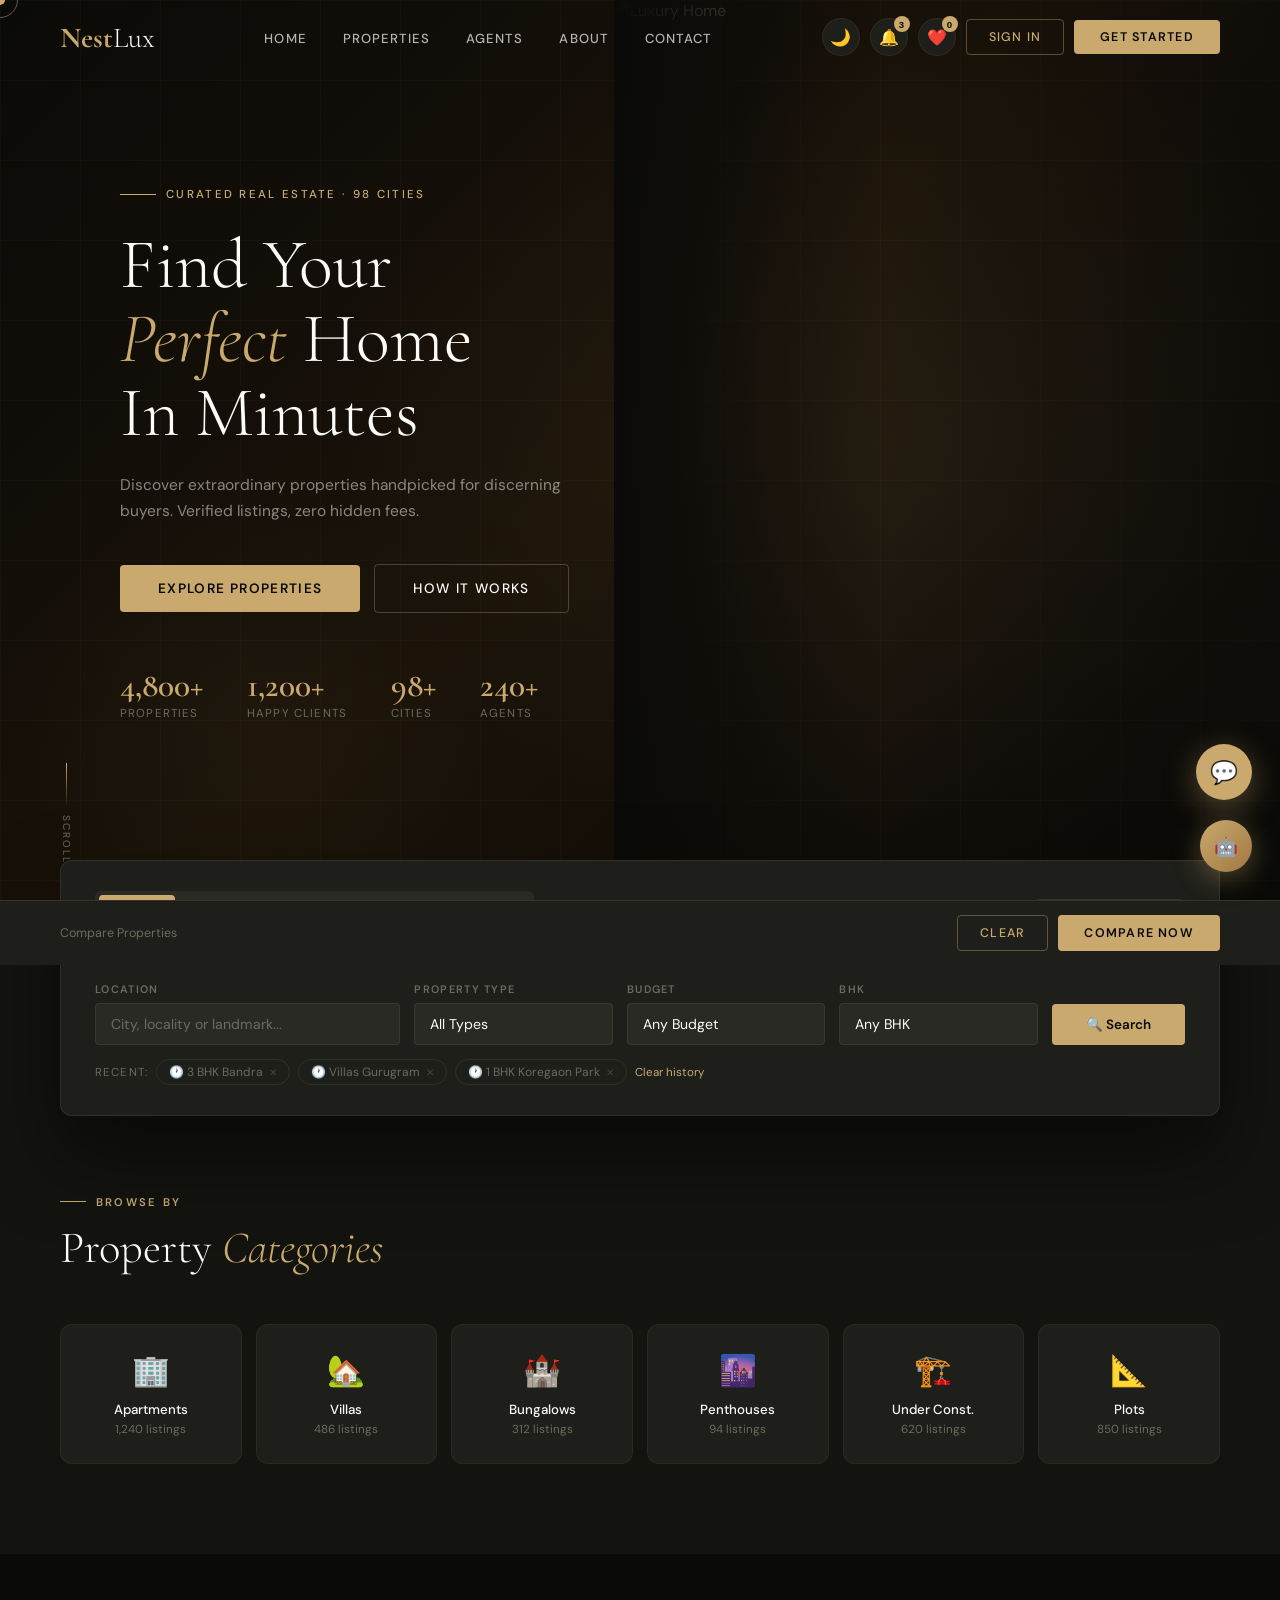
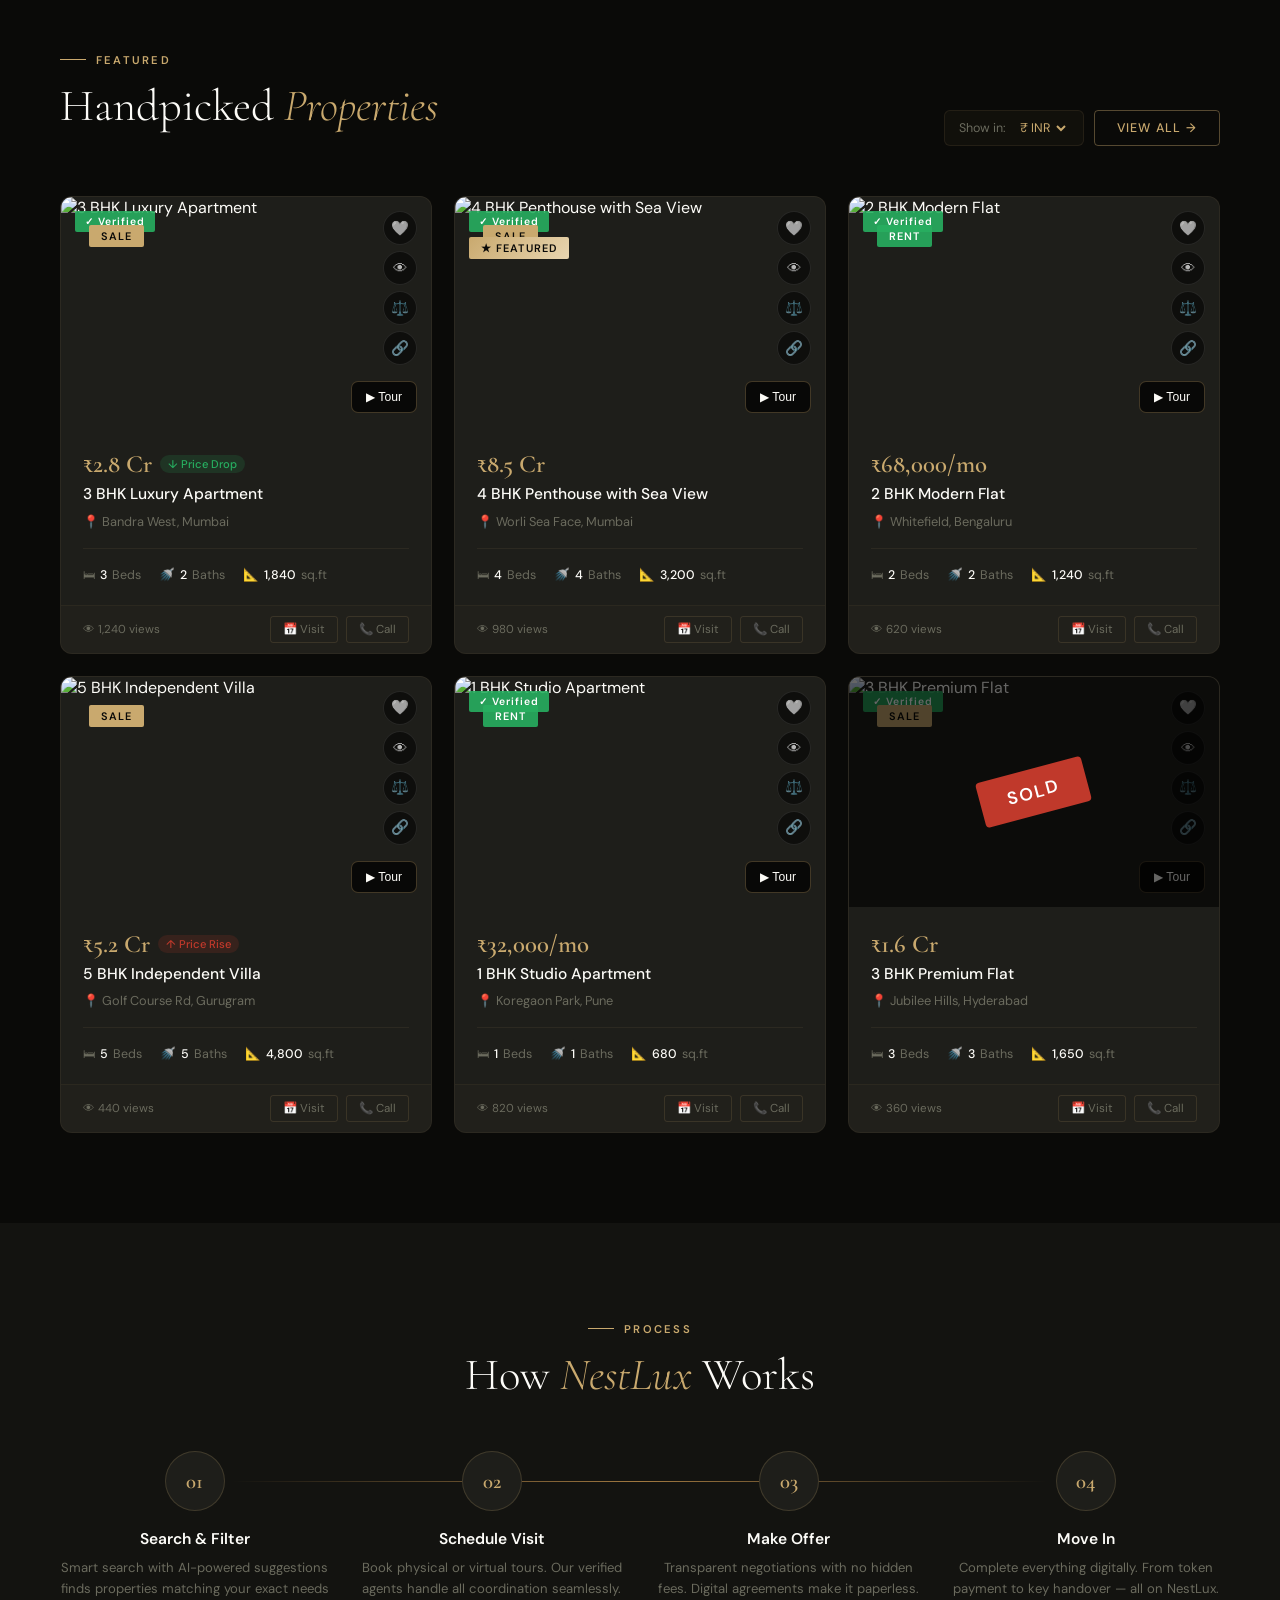
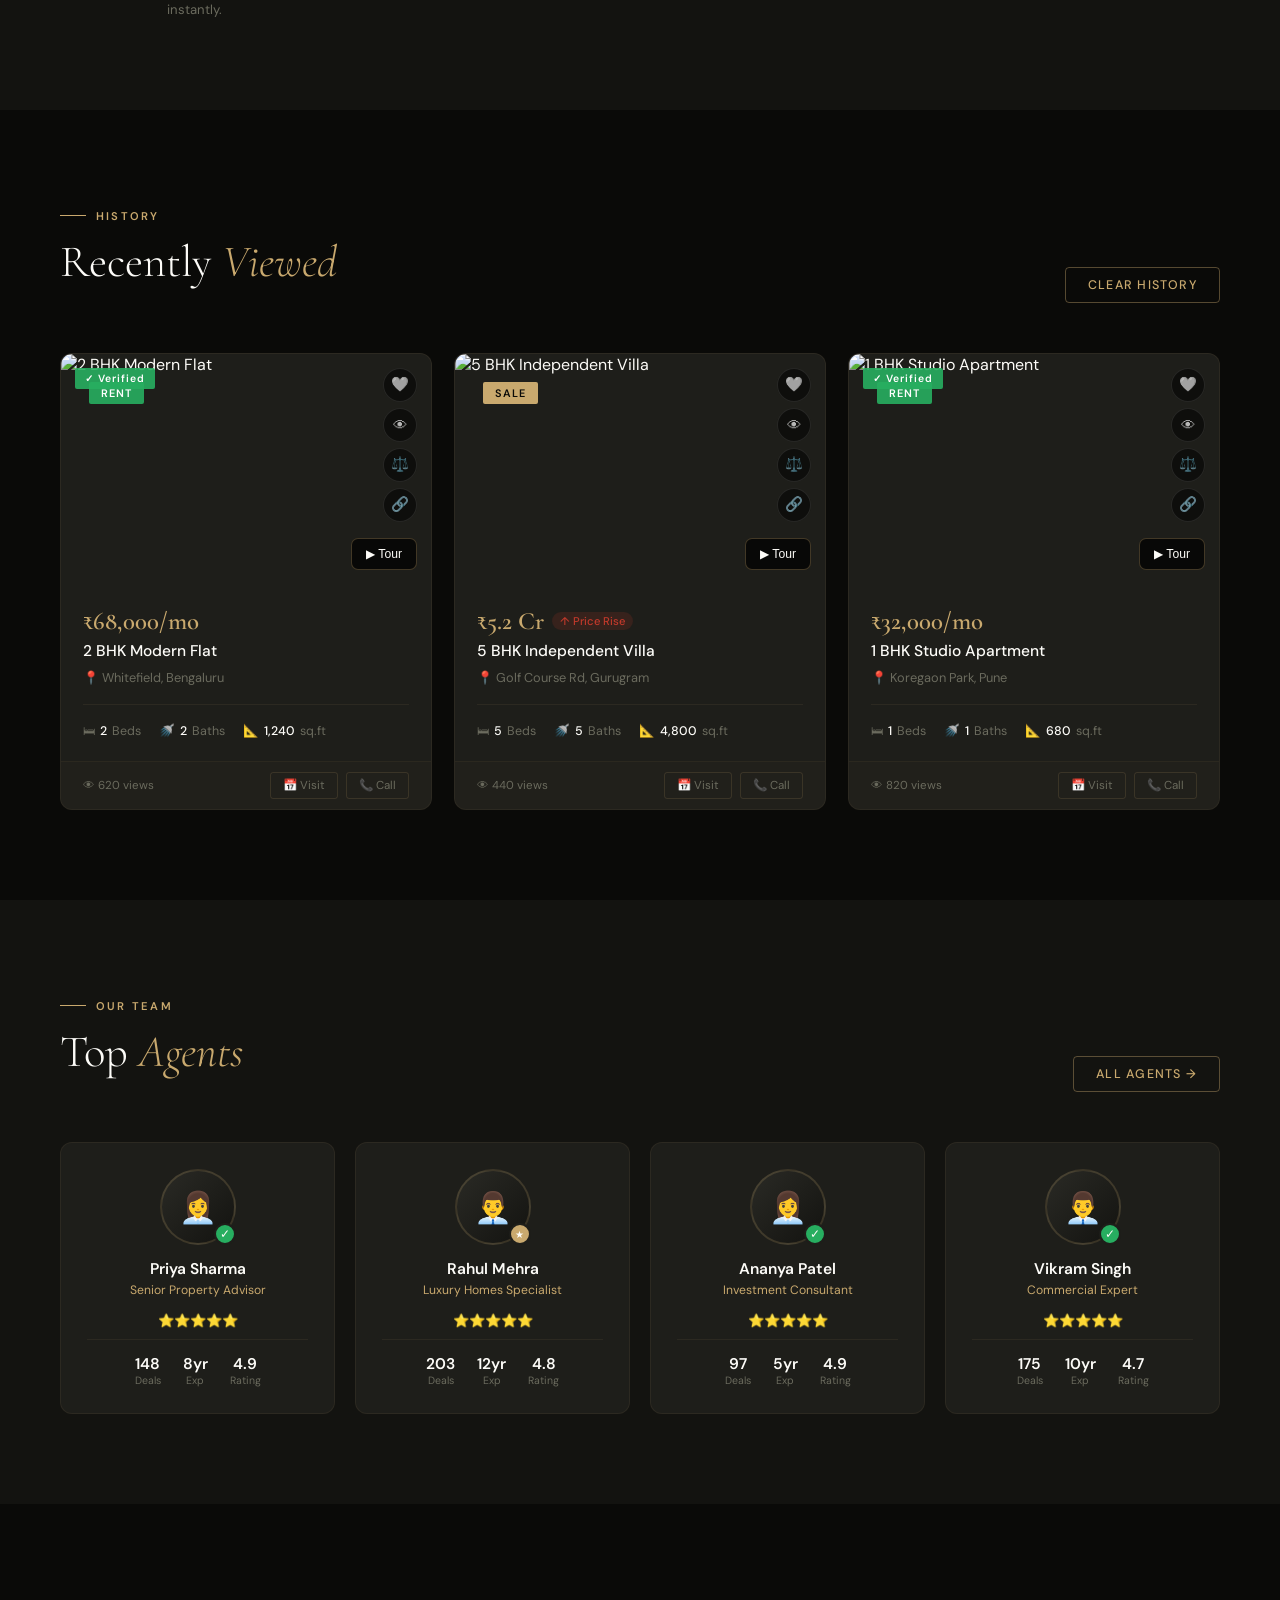
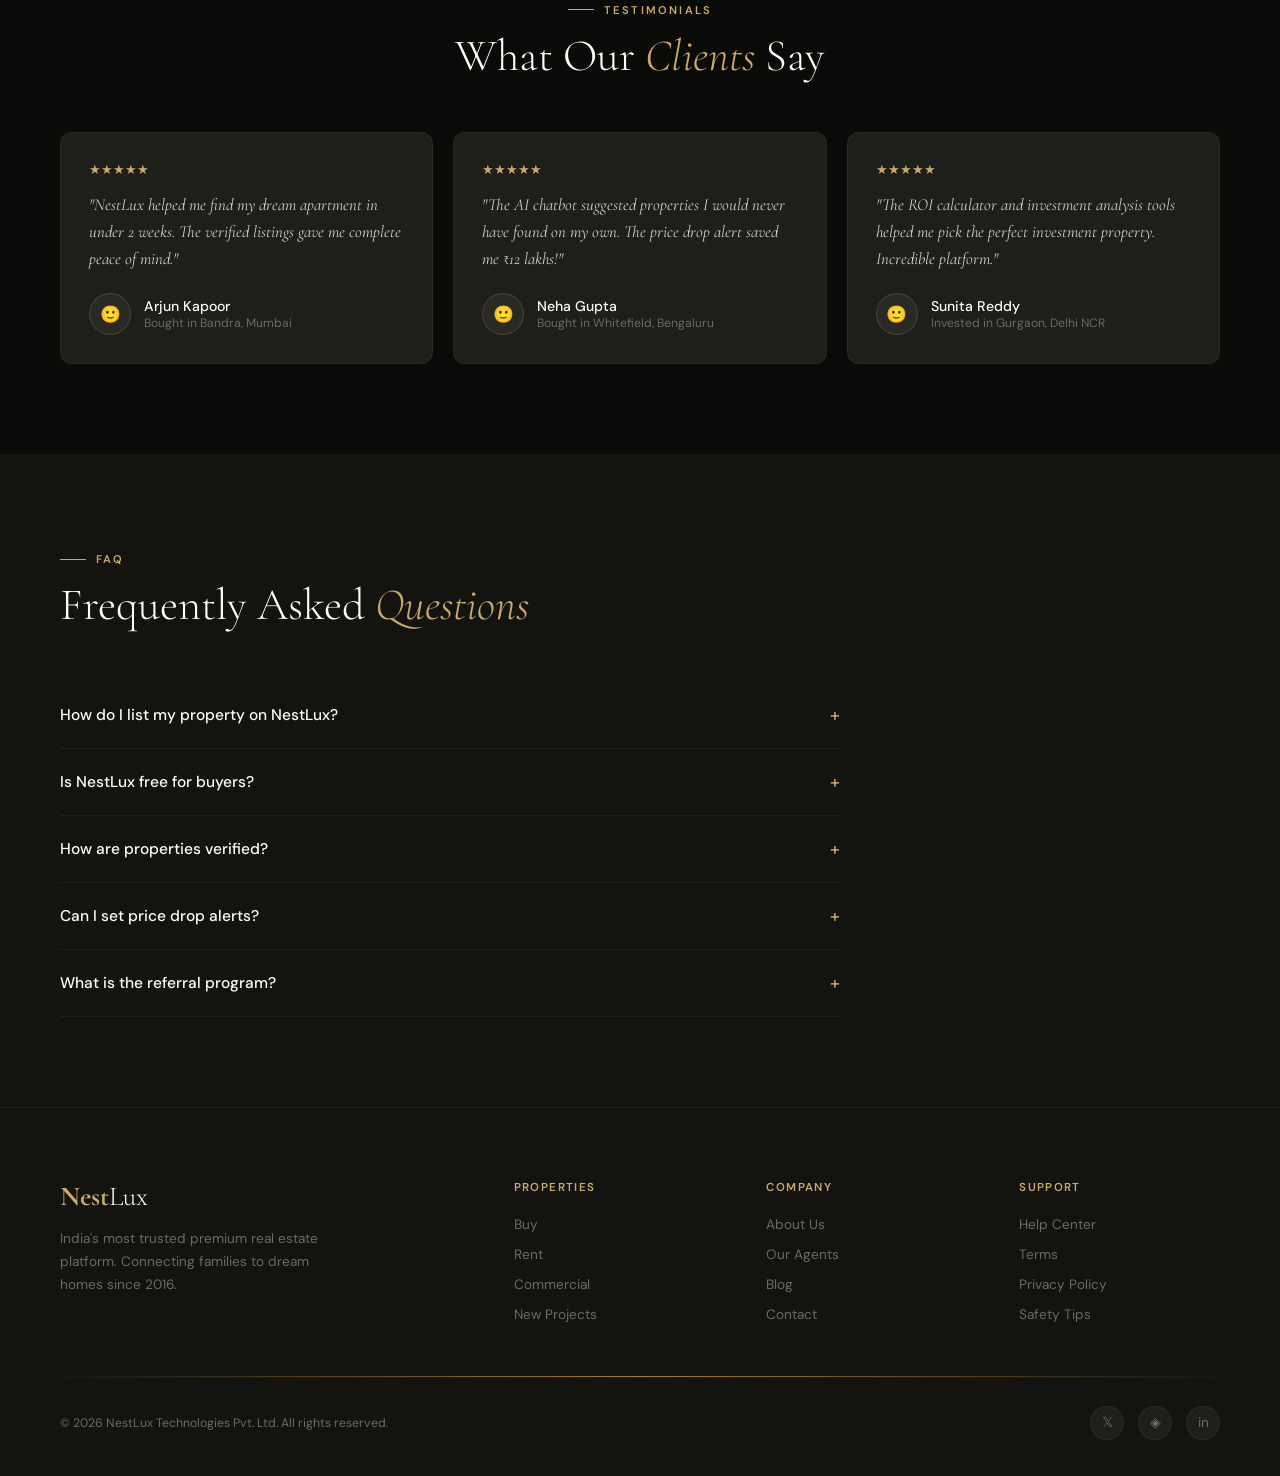
==== Demo/RealState.html @ 355c06f6 "first commit" ====
<!DOCTYPE html>
<html lang="en" data-theme="dark">
<head>
<meta charset="UTF-8">
<meta name="viewport" content="width=device-width, initial-scale=1.0">
<meta name="description" content="NestLux – India's most trusted premium real estate platform">
<title>NestLux — Premium Real Estate</title>
<link rel="manifest" href="#" id="manifestLink">
<link href="https://fonts.googleapis.com/css2?family=Cormorant+Garamond:ital,wght@0,300;0,400;0,600;0,700;1,300;1,400&family=DM+Sans:wght@300;400;500;600&display=swap" rel="stylesheet">
<style>
/* ========== CSS VARIABLES ========== */
:root {
  --gold:#C9A96E;--gold-light:#E8D5B0;--gold-dark:#A07840;
  --black:#0A0A08;--dark:#131310;--dark2:#1E1E1A;--dark3:#2A2A25;
  --muted:#6B6B5E;--white:#FDFCF8;--red:#C0392B;--green:#27AE60;
  --blue:#2980B9;--orange:#E67E22;
  --radius:4px;--radius-lg:12px;--ease:cubic-bezier(0.23,1,0.32,1);
}
[data-theme="light"] {
  --black:#F5F0E8;--dark:#FDFCF8;--dark2:#FFFFFF;--dark3:#F0EBE0;
  --muted:#8A8070;--white:#1A1A10;
}
*,*::before,*::after{box-sizing:border-box;margin:0;padding:0}
html{scroll-behavior:smooth}
body{font-family:'DM Sans',sans-serif;background:var(--black);color:var(--white);overflow-x:hidden;cursor:none;transition:background 0.3s,color 0.3s}
::-webkit-scrollbar{width:3px}::-webkit-scrollbar-track{background:var(--black)}::-webkit-scrollbar-thumb{background:var(--gold-dark);border-radius:2px}

/* CURSOR */
.cursor{width:10px;height:10px;background:var(--gold);border-radius:50%;position:fixed;pointer-events:none;z-index:9999;transition:transform 0.15s var(--ease);transform:translate(-50%,-50%)}
.cursor-ring{width:36px;height:36px;border:1px solid rgba(201,169,110,0.5);border-radius:50%;position:fixed;pointer-events:none;z-index:9998;transition:all 0.4s var(--ease);transform:translate(-50%,-50%)}

/* NAVBAR */
nav{position:fixed;top:0;left:0;right:0;z-index:1000;padding:18px 60px;display:flex;align-items:center;justify-content:space-between;transition:all 0.4s var(--ease)}
nav.scrolled{background:rgba(10,10,8,0.96);backdrop-filter:blur(20px);padding:12px 60px;border-bottom:1px solid rgba(201,169,110,0.1)}
[data-theme="light"] nav.scrolled{background:rgba(253,252,248,0.96)}
.nav-logo{font-family:'Cormorant Garamond',serif;font-size:1.8rem;font-weight:700;color:var(--gold);text-decoration:none}
.nav-logo span{color:var(--white);font-weight:300}
.nav-links{display:flex;gap:36px;list-style:none}
.nav-links a{color:rgba(253,252,248,0.7);text-decoration:none;font-size:0.82rem;font-weight:500;letter-spacing:0.08em;text-transform:uppercase;transition:color 0.3s;position:relative;cursor:none}
.nav-links a::after{content:'';position:absolute;bottom:-3px;left:0;right:100%;height:1px;background:var(--gold);transition:right 0.3s var(--ease)}
.nav-links a:hover{color:var(--gold)}.nav-links a:hover::after{right:0}
[data-theme="light"] .nav-links a{color:rgba(26,26,16,0.7)}
.nav-actions{display:flex;gap:10px;align-items:center}
.nav-icon-btn{width:38px;height:38px;background:var(--dark2);border:1px solid rgba(201,169,110,0.1);border-radius:50%;display:flex;align-items:center;justify-content:center;cursor:none;font-size:1rem;transition:all 0.2s;color:var(--muted);position:relative}
.nav-icon-btn:hover{border-color:var(--gold);color:var(--gold)}
.nav-badge{position:absolute;top:-3px;right:-3px;width:16px;height:16px;background:var(--gold);border-radius:50%;font-size:0.6rem;color:var(--black);display:flex;align-items:center;justify-content:center;font-weight:700}
.btn-ghost{padding:9px 22px;border:1px solid rgba(201,169,110,0.4);background:transparent;color:var(--gold);font-family:'DM Sans',sans-serif;font-size:0.78rem;font-weight:500;letter-spacing:0.1em;text-transform:uppercase;cursor:none;border-radius:var(--radius);transition:all 0.3s}
.btn-ghost:hover{background:rgba(201,169,110,0.1)}
.btn-gold{padding:9px 26px;background:var(--gold);color:var(--black);font-family:'DM Sans',sans-serif;font-size:0.78rem;font-weight:600;letter-spacing:0.1em;text-transform:uppercase;cursor:none;border:none;border-radius:var(--radius);transition:all 0.3s}
.btn-gold:hover{background:var(--gold-light);transform:translateY(-1px)}
.btn-primary{padding:15px 38px;background:var(--gold);color:var(--black);font-family:'DM Sans',sans-serif;font-size:0.85rem;font-weight:600;letter-spacing:0.1em;text-transform:uppercase;cursor:none;border:none;border-radius:var(--radius);transition:all 0.3s;text-decoration:none;display:inline-block}
.btn-primary:hover{background:var(--gold-light);transform:translateY(-2px);box-shadow:0 12px 40px rgba(201,169,110,0.3)}
.btn-outline{padding:15px 38px;background:transparent;color:var(--white);font-family:'DM Sans',sans-serif;font-size:0.85rem;font-weight:500;letter-spacing:0.1em;text-transform:uppercase;cursor:none;border:1px solid rgba(253,252,248,0.2);border-radius:var(--radius);transition:all 0.3s;text-decoration:none}
.btn-outline:hover{border-color:var(--gold);color:var(--gold)}

/* PAGES */
.page{display:none}.page.active{display:block}

/* HERO */
.hero{min-height:100vh;position:relative;display:flex;align-items:center;overflow:hidden}
.hero-bg{position:absolute;inset:0;background:linear-gradient(135deg,#0A0A08 0%,#1A1208 50%,#0A0A08 100%)}
.hero-bg::before{content:'';position:absolute;inset:0;background:radial-gradient(ellipse 800px 600px at 70% 50%,rgba(201,169,110,0.08) 0%,transparent 70%),radial-gradient(ellipse 400px 400px at 20% 80%,rgba(201,169,110,0.04) 0%,transparent 60%)}
.hero-grid{position:absolute;inset:0;background-image:linear-gradient(rgba(201,169,110,0.03) 1px,transparent 1px),linear-gradient(90deg,rgba(201,169,110,0.03) 1px,transparent 1px);background-size:80px 80px}
.hero-img-panel{position:absolute;right:0;top:0;bottom:0;width:52%;overflow:hidden}
.hero-img-panel img{width:100%;height:100%;object-fit:cover;opacity:0.35}
.hero-img-panel::after{content:'';position:absolute;inset:0;background:linear-gradient(90deg,var(--black) 0%,transparent 40%,rgba(10,10,8,0.5) 100%)}
.hero-content{position:relative;z-index:2;padding:0 60px;max-width:680px}
.hero-tag{display:inline-flex;align-items:center;gap:10px;color:var(--gold);font-size:0.72rem;font-weight:500;letter-spacing:0.2em;text-transform:uppercase;margin-bottom:26px}
.hero-tag::before{content:'';width:36px;height:1px;background:var(--gold)}
.hero-title{font-family:'Cormorant Garamond',serif;font-size:clamp(2.8rem,5.5vw,5.2rem);font-weight:300;line-height:1.05;margin-bottom:22px;color:var(--white)}
.hero-title em{font-style:italic;color:var(--gold)}
.hero-desc{color:rgba(253,252,248,0.5);font-size:0.97rem;line-height:1.7;margin-bottom:40px;max-width:460px}
.hero-ctas{display:flex;gap:14px;align-items:center;margin-bottom:56px}
.hero-stats{display:flex;gap:44px}
.stat-num{font-family:'Cormorant Garamond',serif;font-size:2.1rem;font-weight:600;color:var(--gold);line-height:1}
.stat-label{font-size:0.72rem;color:var(--muted);text-transform:uppercase;letter-spacing:0.1em;margin-top:3px}
.scroll-indicator{position:absolute;bottom:36px;left:60px;display:flex;flex-direction:column;align-items:center;gap:8px}
.scroll-line{width:1px;height:44px;background:linear-gradient(var(--gold),transparent);animation:scrollPulse 2s infinite}
.scroll-label{font-size:0.63rem;letter-spacing:0.2em;color:var(--muted);text-transform:uppercase;writing-mode:vertical-rl}
@keyframes scrollPulse{0%,100%{opacity:0.4}50%{opacity:1}}

/* SEARCH */
.search-section{background:var(--dark);padding:0 60px}
.search-card{background:var(--dark2);border:1px solid rgba(201,169,110,0.12);border-radius:var(--radius-lg);padding:30px 34px;margin-top:-40px;position:relative;z-index:10;box-shadow:0 40px 80px rgba(0,0,0,0.5)}
.search-tabs{display:flex;gap:4px;margin-bottom:26px;background:var(--dark3);border-radius:6px;padding:4px;width:fit-content}
.search-tab{padding:8px 26px;border:none;background:transparent;color:var(--muted);font-family:'DM Sans',sans-serif;font-size:0.83rem;font-weight:500;cursor:none;border-radius:4px;transition:all 0.2s}
.search-tab.active{background:var(--gold);color:var(--black)}
.search-row{display:grid;grid-template-columns:2fr 1.3fr 1.3fr 1.3fr auto;gap:14px;align-items:end}
.search-field{display:flex;flex-direction:column;gap:7px}
.search-field label{font-size:0.68rem;font-weight:600;color:var(--muted);text-transform:uppercase;letter-spacing:0.12em}
.search-field input,.search-field select{background:var(--dark3);border:1px solid rgba(201,169,110,0.1);border-radius:var(--radius);padding:11px 15px;color:var(--white);font-family:'DM Sans',sans-serif;font-size:0.88rem;outline:none;transition:border-color 0.2s;cursor:none;appearance:none}
.search-field input:focus,.search-field select:focus{border-color:var(--gold)}
.search-field input::placeholder{color:var(--muted)}
.search-suggestions{position:absolute;top:100%;left:0;right:0;background:var(--dark2);border:1px solid rgba(201,169,110,0.15);border-radius:0 0 8px 8px;z-index:100;max-height:200px;overflow-y:auto;display:none}
.search-suggestion-item{padding:10px 16px;font-size:0.85rem;color:var(--muted);cursor:none;transition:all 0.15s;display:flex;align-items:center;gap:10px}
.search-suggestion-item:hover{background:rgba(201,169,110,0.06);color:var(--gold)}
.search-field-wrap{position:relative}
.search-btn{padding:12px 34px;background:var(--gold);color:var(--black);border:none;border-radius:var(--radius);font-family:'DM Sans',sans-serif;font-size:0.84rem;font-weight:600;cursor:none;transition:all 0.3s;white-space:nowrap}
.search-btn:hover{background:var(--gold-light);transform:translateY(-1px)}
.voice-btn{background:var(--dark3);border:1px solid rgba(201,169,110,0.1);border-radius:var(--radius);padding:12px 16px;cursor:none;color:var(--muted);transition:all 0.2s;font-size:1rem}
.voice-btn:hover{border-color:var(--gold);color:var(--gold)}
.voice-btn.listening{animation:voicePulse 1s infinite;border-color:var(--red);color:var(--red)}
@keyframes voicePulse{0%,100%{transform:scale(1)}50%{transform:scale(1.1)}}
.search-history{display:flex;gap:8px;margin-top:14px;flex-wrap:wrap;align-items:center}
.search-history-label{font-size:0.72rem;color:var(--muted);text-transform:uppercase;letter-spacing:0.1em}
.history-tag{padding:4px 12px;border:1px solid rgba(201,169,110,0.12);border-radius:20px;font-size:0.75rem;color:var(--muted);cursor:none;transition:all 0.2s;display:flex;align-items:center;gap:6px}
.history-tag:hover{border-color:var(--gold);color:var(--gold)}

/* SECTION */
section{padding:90px 60px}
.section-tag{display:inline-flex;align-items:center;gap:10px;color:var(--gold);font-size:0.7rem;font-weight:600;letter-spacing:0.2em;text-transform:uppercase;margin-bottom:14px}
.section-tag::before{content:'';width:26px;height:1px;background:var(--gold)}
.section-title{font-family:'Cormorant Garamond',serif;font-size:clamp(1.9rem,3.5vw,3rem);font-weight:300;line-height:1.15;color:var(--white);margin-bottom:14px}
.section-title em{font-style:italic;color:var(--gold)}
.section-desc{color:var(--muted);font-size:0.93rem;line-height:1.7;max-width:500px}
.section-header{margin-bottom:50px}
.section-header-row{display:flex;justify-content:space-between;align-items:flex-end;margin-bottom:50px}

/* CATEGORIES */
.categories-grid{display:grid;grid-template-columns:repeat(6,1fr);gap:14px}
.cat-card{background:var(--dark2);border:1px solid rgba(201,169,110,0.08);border-radius:var(--radius-lg);padding:26px 18px;text-align:center;cursor:none;transition:all 0.3s var(--ease)}
.cat-card:hover{background:rgba(201,169,110,0.06);border-color:rgba(201,169,110,0.25);transform:translateY(-4px)}
.cat-icon{font-size:1.9rem;margin-bottom:11px;display:block}
.cat-name{font-size:0.83rem;font-weight:500;color:var(--white);margin-bottom:3px}
.cat-count{font-size:0.73rem;color:var(--muted)}

/* PROPERTY CARDS */
.property-grid{display:grid;grid-template-columns:repeat(3,1fr);gap:22px}
.property-card{background:var(--dark2);border:1px solid rgba(201,169,110,0.08);border-radius:var(--radius-lg);overflow:hidden;transition:all 0.4s var(--ease);cursor:none;position:relative}
.property-card:hover{transform:translateY(-6px);border-color:rgba(201,169,110,0.25);box-shadow:0 32px 64px rgba(0,0,0,0.5)}
.card-image{position:relative;height:230px;overflow:hidden}
.card-image img{width:100%;height:100%;object-fit:cover;transition:transform 0.5s var(--ease)}
.property-card:hover .card-image img{transform:scale(1.07)}
.card-badge{position:absolute;top:14px;left:14px;padding:4px 12px;border-radius:2px;font-size:0.68rem;font-weight:600;letter-spacing:0.1em;text-transform:uppercase;z-index:2}
.badge-sale{background:var(--gold);color:var(--black)}
.badge-rent{background:rgba(39,174,96,0.9);color:white}
.badge-new{background:rgba(41,128,185,0.9);color:white}
.badge-sold{background:rgba(192,57,43,0.9);color:white}
.badge-featured{background:linear-gradient(135deg,#C9A96E,#E8D5B0);color:var(--black)}
.card-overlay-badges{position:absolute;top:14px;left:14px;display:flex;gap:6px;flex-wrap:wrap;z-index:2}
.verified-badge{background:rgba(39,174,96,0.9);color:white;padding:4px 10px;border-radius:2px;font-size:0.65rem;font-weight:600;letter-spacing:0.1em;display:flex;align-items:center;gap:4px}
.card-actions{position:absolute;top:14px;right:14px;display:flex;flex-direction:column;gap:6px;z-index:2}
.card-action-btn{width:34px;height:34px;background:rgba(10,10,8,0.75);backdrop-filter:blur(8px);border:1px solid rgba(255,255,255,0.1);border-radius:50%;display:flex;align-items:center;justify-content:center;cursor:none;transition:all 0.2s;font-size:0.9rem;color:rgba(255,255,255,0.7)}
.card-action-btn:hover{background:rgba(201,169,110,0.2);color:var(--gold);border-color:var(--gold)}
.card-action-btn.active{color:#E74C3C;border-color:#E74C3C}
.card-body{padding:22px}
.card-price{font-family:'Cormorant Garamond',serif;font-size:1.55rem;font-weight:600;color:var(--gold);margin-bottom:5px;display:flex;align-items:center;gap:8px}
.price-drop{background:rgba(39,174,96,0.15);color:var(--green);font-size:0.7rem;padding:2px 8px;border-radius:12px;font-family:'DM Sans',sans-serif;font-weight:500}
.price-rise{background:rgba(192,57,43,0.15);color:var(--red);font-size:0.7rem;padding:2px 8px;border-radius:12px;font-family:'DM Sans',sans-serif;font-weight:500}
.card-title{font-size:0.97rem;font-weight:500;color:var(--white);margin-bottom:7px;line-height:1.4}
.card-location{display:flex;align-items:center;gap:5px;color:var(--muted);font-size:0.8rem;margin-bottom:18px}
.card-details{display:flex;gap:18px;padding-top:18px;border-top:1px solid rgba(201,169,110,0.08)}
.detail-item{display:flex;align-items:center;gap:5px;font-size:0.78rem;color:var(--muted)}
.detail-item span{color:var(--white);font-weight:500}
.card-footer{display:flex;justify-content:space-between;align-items:center;padding:10px 22px;border-top:1px solid rgba(201,169,110,0.06);background:rgba(201,169,110,0.02)}
.view-count{font-size:0.72rem;color:var(--muted);display:flex;align-items:center;gap:4px}
.card-quick-actions{display:flex;gap:8px}
.card-quick-btn{padding:5px 12px;border:1px solid rgba(201,169,110,0.15);border-radius:3px;background:transparent;color:var(--muted);font-size:0.72rem;cursor:none;transition:all 0.2s;font-family:'DM Sans',sans-serif}
.card-quick-btn:hover{border-color:var(--gold);color:var(--gold)}

/* SOLD OVERLAY */
.sold-overlay{position:absolute;inset:0;background:rgba(0,0,0,0.6);display:flex;align-items:center;justify-content:center;z-index:3}
.sold-tag{background:var(--red);color:white;padding:12px 28px;font-size:1.1rem;font-weight:600;letter-spacing:0.1em;text-transform:uppercase;border-radius:4px;transform:rotate(-15deg)}

/* QUICK VIEW MODAL */
.quickview-modal{position:fixed;inset:0;background:rgba(0,0,0,0.85);backdrop-filter:blur(12px);z-index:2000;display:none;align-items:center;justify-content:center;padding:20px}
.quickview-modal.open{display:flex}
.quickview-inner{background:var(--dark2);border:1px solid rgba(201,169,110,0.15);border-radius:16px;max-width:900px;width:100%;max-height:90vh;overflow-y:auto;position:relative;animation:modalIn 0.3s var(--ease)}
@keyframes modalIn{from{opacity:0;transform:translateY(20px) scale(0.97)}to{opacity:1;transform:translateY(0) scale(1)}}
.qv-grid{display:grid;grid-template-columns:1fr 1fr}
.qv-image{height:100%;min-height:400px;overflow:hidden;border-radius:16px 0 0 16px}
.qv-image img{width:100%;height:100%;object-fit:cover}
.qv-details{padding:32px}
.modal-close-btn{position:absolute;top:16px;right:16px;background:var(--dark3);border:none;color:var(--muted);width:32px;height:32px;border-radius:50%;cursor:none;font-size:1rem;display:flex;align-items:center;justify-content:center;z-index:10;transition:all 0.2s}
.modal-close-btn:hover{color:var(--white);background:rgba(201,169,110,0.1)}

/* MODALS */
.modal-overlay{display:none;position:fixed;inset:0;background:rgba(0,0,0,0.8);backdrop-filter:blur(8px);z-index:2000;align-items:center;justify-content:center}
.modal-overlay.open{display:flex}
.modal{background:var(--dark2);border:1px solid rgba(201,169,110,0.15);border-radius:16px;padding:44px;width:100%;max-width:420px;position:relative;animation:modalIn 0.3s var(--ease)}
.modal-logo{font-family:'Cormorant Garamond',serif;font-size:1.5rem;font-weight:700;color:var(--gold);text-align:center;margin-bottom:6px}
.modal-title{font-family:'Cormorant Garamond',serif;font-size:1.5rem;font-weight:300;color:var(--white);text-align:center;margin-bottom:28px}
.modal-form-group{margin-bottom:14px}
.modal-label{font-size:0.72rem;font-weight:600;color:var(--muted);text-transform:uppercase;letter-spacing:0.1em;display:block;margin-bottom:7px}
.modal-input{width:100%;background:var(--dark3);border:1px solid rgba(201,169,110,0.1);border-radius:var(--radius);padding:12px 15px;color:var(--white);font-family:'DM Sans',sans-serif;font-size:0.88rem;outline:none;transition:border-color 0.2s;cursor:none}
.modal-input:focus{border-color:var(--gold)}
.modal-input::placeholder{color:var(--muted)}
.modal-submit{width:100%;padding:13px;background:var(--gold);color:var(--black);border:none;border-radius:var(--radius);font-family:'DM Sans',sans-serif;font-size:0.88rem;font-weight:600;cursor:none;transition:all 0.3s;margin-top:6px}
.modal-submit:hover{background:var(--gold-light)}
.modal-divider{display:flex;align-items:center;gap:12px;margin:16px 0}
.modal-divider::before,.modal-divider::after{content:'';flex:1;height:1px;background:rgba(201,169,110,0.1)}
.modal-divider span{font-size:0.72rem;color:var(--muted)}
.modal-switch{text-align:center;font-size:0.82rem;color:var(--muted);margin-top:18px}
.modal-switch a{color:var(--gold);cursor:none;text-decoration:none}

/* FILTERS */
.listing-layout{display:grid;grid-template-columns:280px 1fr;gap:28px;align-items:start}
.filter-sidebar{background:var(--dark2);border:1px solid rgba(201,169,110,0.08);border-radius:var(--radius-lg);padding:24px;position:sticky;top:95px}
.filter-title{font-size:0.72rem;font-weight:600;color:var(--muted);text-transform:uppercase;letter-spacing:0.12em;margin-bottom:18px;padding-bottom:12px;border-bottom:1px solid rgba(201,169,110,0.08);display:flex;justify-content:space-between;align-items:center}
.filter-group{margin-bottom:20px}
.filter-group-label{font-size:0.8rem;font-weight:600;color:var(--white);margin-bottom:10px}
.filter-options{display:flex;flex-direction:column;gap:7px}
.filter-option{display:flex;align-items:center;gap:9px;cursor:none;font-size:0.82rem;color:var(--muted);transition:color 0.2s}
.filter-option:hover{color:var(--gold)}
.filter-option input[type="checkbox"]{accent-color:var(--gold);cursor:none}
.range-input{width:100%;accent-color:var(--gold);cursor:none}
.range-labels{display:flex;justify-content:space-between;font-size:0.75rem;color:var(--muted);margin-top:6px}
.bhk-tags{display:flex;gap:7px;flex-wrap:wrap}
.bhk-tag{padding:5px 13px;border-radius:20px;border:1px solid rgba(201,169,110,0.2);font-size:0.76rem;color:var(--muted);cursor:none;transition:all 0.2s}
.bhk-tag:hover,.bhk-tag.active{background:var(--gold);color:var(--black);border-color:var(--gold)}
.listing-toolbar{display:flex;justify-content:space-between;align-items:center;margin-bottom:20px}
.listing-count{font-size:0.88rem;color:var(--muted)}
.listing-count strong{color:var(--white)}
.sort-select{background:var(--dark2);border:1px solid rgba(201,169,110,0.1);color:var(--white);padding:8px 14px;border-radius:var(--radius);font-family:'DM Sans',sans-serif;font-size:0.82rem;cursor:none;appearance:none;outline:none}
.listing-grid{display:grid;grid-template-columns:repeat(2,1fr);gap:18px}
.view-toggle{display:flex;gap:4px}
.view-btn{width:32px;height:32px;background:var(--dark2);border:1px solid rgba(201,169,110,0.1);border-radius:4px;display:flex;align-items:center;justify-content:center;cursor:none;color:var(--muted);font-size:0.9rem;transition:all 0.2s}
.view-btn.active{border-color:var(--gold);color:var(--gold)}
.listing-grid.list-view{grid-template-columns:1fr}
.listing-grid.list-view .property-card{display:grid;grid-template-columns:240px 1fr}
.listing-grid.list-view .card-image{height:100%;min-height:180px}
.save-search-btn{display:flex;align-items:center;gap:6px;font-size:0.78rem;color:var(--gold);cursor:none;background:transparent;border:none;font-family:'DM Sans',sans-serif;transition:opacity 0.2s}
.save-search-btn:hover{opacity:0.7}

/* DETAIL PAGE */
.detail-layout{display:grid;grid-template-columns:1fr 360px;gap:36px;align-items:start}
.gallery{border-radius:var(--radius-lg);overflow:hidden;margin-bottom:28px}
.gallery-main{height:460px;position:relative;overflow:hidden}
.gallery-main img{width:100%;height:100%;object-fit:cover}
.gallery-thumbs{display:grid;grid-template-columns:repeat(4,1fr);gap:6px;margin-top:6px}
.gallery-thumb{height:86px;border-radius:4px;overflow:hidden;cursor:none;border:2px solid transparent;transition:border-color 0.2s}
.gallery-thumb.active{border-color:var(--gold)}
.gallery-thumb img{width:100%;height:100%;object-fit:cover}
.detail-price{font-family:'Cormorant Garamond',serif;font-size:2.6rem;font-weight:600;color:var(--gold);line-height:1;margin-bottom:7px}
.detail-title{font-size:1.25rem;font-weight:500;color:var(--white);margin-bottom:7px}
.detail-location{display:flex;align-items:center;gap:5px;color:var(--muted);font-size:0.88rem;margin-bottom:20px}
.amenity-full-grid{display:grid;grid-template-columns:repeat(4,1fr);gap:10px}
.amenity-full-item{background:var(--dark3);border-radius:7px;padding:11px 14px;display:flex;align-items:center;gap:8px;font-size:0.79rem;color:var(--muted)}
.amenity-full-item span{color:var(--white)}
.breadcrumb{display:flex;align-items:center;gap:8px;font-size:0.78rem;color:var(--muted);margin-bottom:16px}
.breadcrumb a{color:var(--muted);text-decoration:none;cursor:none;transition:color 0.2s}
.breadcrumb a:hover{color:var(--gold)}
.breadcrumb-sep{color:var(--dark3)}

/* PROPERTY STATUS BADGE */
.status-badge{display:inline-flex;align-items:center;gap:6px;padding:5px 14px;border-radius:20px;font-size:0.75rem;font-weight:600;margin-bottom:16px}
.status-available{background:rgba(39,174,96,0.15);color:var(--green);border:1px solid rgba(39,174,96,0.3)}
.status-sold{background:rgba(192,57,43,0.15);color:var(--red);border:1px solid rgba(192,57,43,0.3)}
.status-dot{width:7px;height:7px;border-radius:50%;background:currentColor}

/* CONTACT CARD */
.contact-card{background:var(--dark2);border:1px solid rgba(201,169,110,0.12);border-radius:var(--radius-lg);padding:26px;position:sticky;top:95px}
.contact-card-title{font-size:0.72rem;font-weight:600;color:var(--muted);text-transform:uppercase;letter-spacing:0.12em;margin-bottom:18px}
.contact-agent{display:flex;align-items:center;gap:14px;margin-bottom:20px;padding-bottom:20px;border-bottom:1px solid rgba(201,169,110,0.08)}
.contact-input{width:100%;background:var(--dark3);border:1px solid rgba(201,169,110,0.1);border-radius:var(--radius);padding:11px 15px;color:var(--white);font-family:'DM Sans',sans-serif;font-size:0.83rem;outline:none;transition:border-color 0.2s;cursor:none;margin-bottom:10px}
.contact-input:focus{border-color:var(--gold)}
.contact-input::placeholder{color:var(--muted)}
.contact-textarea{resize:none;height:80px}

/* REVIEWS */
.reviews-section{margin-top:32px}
.review-card{background:var(--dark3);border-radius:10px;padding:18px;margin-bottom:12px}
.review-header{display:flex;justify-content:space-between;align-items:flex-start;margin-bottom:10px}
.review-stars{color:var(--gold);font-size:0.82rem}
.review-date{font-size:0.72rem;color:var(--muted)}
.review-author{font-size:0.88rem;font-weight:500;color:var(--white);margin-bottom:2px}
.review-role{font-size:0.74rem;color:var(--muted)}
.review-text{font-size:0.84rem;color:rgba(253,252,248,0.7);line-height:1.6}
.rating-bar{display:flex;align-items:center;gap:10px;margin-bottom:6px}
.rating-bar-label{width:30px;font-size:0.75rem;color:var(--muted)}
.rating-bar-track{flex:1;height:6px;background:var(--dark3);border-radius:3px;overflow:hidden}
.rating-bar-fill{height:100%;background:var(--gold);border-radius:3px;transition:width 1s var(--ease)}
.rating-bar-count{width:24px;font-size:0.72rem;color:var(--muted);text-align:right}
.ask-question{background:var(--dark3);border-radius:10px;padding:20px;margin-top:20px}
.ask-question-title{font-size:0.9rem;font-weight:600;color:var(--white);margin-bottom:14px}
.question-list{display:flex;flex-direction:column;gap:10px;margin-bottom:14px}
.question-item{background:var(--dark2);border-radius:8px;padding:14px}
.question-q{font-size:0.84rem;color:var(--white);margin-bottom:6px;font-weight:500}
.question-a{font-size:0.8rem;color:var(--muted);line-height:1.5}

/* MORTGAGE CALC */
.mortgage-calc{background:rgba(201,169,110,0.04);border:1px solid rgba(201,169,110,0.1);border-radius:10px;padding:24px;margin-top:18px}
.calc-title{font-size:0.88rem;font-weight:600;color:var(--white);margin-bottom:18px;display:flex;align-items:center;gap:8px}
.calc-row{display:flex;flex-direction:column;gap:4px;margin-bottom:14px}
.calc-label{font-size:0.72rem;color:var(--muted);text-transform:uppercase;letter-spacing:0.08em}
.calc-val{font-size:0.82rem;color:var(--white);text-align:right}
.calc-result{background:rgba(201,169,110,0.08);border:1px solid rgba(201,169,110,0.2);border-radius:8px;padding:14px;text-align:center;margin-top:14px}
.calc-result-num{font-family:'Cormorant Garamond',serif;font-size:1.9rem;font-weight:600;color:var(--gold)}
.calc-result-label{font-size:0.74rem;color:var(--muted)}
.calc-breakdown{display:grid;grid-template-columns:1fr 1fr;gap:8px;margin-top:12px}
.calc-breakdown-item{background:var(--dark3);border-radius:6px;padding:8px;text-align:center}
.cb-label{font-size:0.65rem;color:var(--muted);margin-bottom:3px}
.cb-val{font-size:0.82rem;font-weight:600;color:var(--white)}

/* INVESTMENT TOOLS */
.investment-tools{background:var(--dark2);border:1px solid rgba(201,169,110,0.08);border-radius:var(--radius-lg);padding:28px;margin-top:28px}
.inv-tool-tabs{display:flex;gap:4px;background:var(--dark3);border-radius:6px;padding:3px;margin-bottom:20px}
.inv-tab{flex:1;text-align:center;padding:7px;border:none;background:transparent;color:var(--muted);font-family:'DM Sans',sans-serif;font-size:0.78rem;cursor:none;border-radius:4px;transition:all 0.2s}
.inv-tab.active{background:var(--gold);color:var(--black);font-weight:600}
.inv-result-big{font-family:'Cormorant Garamond',serif;font-size:2.4rem;font-weight:600;color:var(--gold);text-align:center;margin:12px 0 4px}
.inv-result-label{font-size:0.78rem;color:var(--muted);text-align:center}

/* NEIGHBOURHOOD DATA */
.neighbourhood-grid{display:grid;grid-template-columns:repeat(3,1fr);gap:12px;margin-top:20px}
.nb-card{background:var(--dark3);border-radius:10px;padding:16px;text-align:center}
.nb-icon{font-size:1.6rem;margin-bottom:6px}
.nb-score{font-size:1.3rem;font-weight:700;color:var(--white);margin-bottom:3px}
.nb-label{font-size:0.72rem;color:var(--muted)}
.nb-bar{height:4px;background:var(--dark2);border-radius:2px;margin-top:8px;overflow:hidden}
.nb-bar-fill{height:100%;border-radius:2px;transition:width 1s var(--ease)}

/* PROPERTY HISTORY */
.history-timeline{position:relative;padding-left:20px}
.history-timeline::before{content:'';position:absolute;left:0;top:4px;bottom:4px;width:1px;background:linear-gradient(var(--gold-dark),transparent)}
.history-item{position:relative;padding-left:16px;margin-bottom:16px}
.history-item::before{content:'';position:absolute;left:-4px;top:6px;width:9px;height:9px;border-radius:50%;background:var(--dark);border:2px solid var(--gold)}
.history-date{font-size:0.72rem;color:var(--muted);margin-bottom:3px}
.history-event{font-size:0.85rem;color:var(--white);margin-bottom:2px}
.history-price{font-size:0.78rem;color:var(--gold)}

/* ALERTS PANEL */
.alerts-panel{background:rgba(201,169,110,0.04);border:1px solid rgba(201,169,110,0.12);border-radius:10px;padding:20px;margin-top:16px}
.alerts-title{font-size:0.85rem;font-weight:600;color:var(--white);margin-bottom:14px;display:flex;align-items:center;gap:8px}
.alert-item{display:flex;justify-content:space-between;align-items:center;padding:8px 0;border-bottom:1px solid rgba(201,169,110,0.06);font-size:0.82rem}
.alert-item:last-child{border-bottom:none}
.alert-item-left{color:var(--muted)}
.toggle-switch{width:36px;height:20px;background:var(--dark3);border-radius:10px;position:relative;cursor:none;transition:background 0.2s}
.toggle-switch.on{background:var(--gold)}
.toggle-switch::after{content:'';position:absolute;width:16px;height:16px;background:white;border-radius:50%;top:2px;left:2px;transition:left 0.2s}
.toggle-switch.on::after{left:18px}

/* FLOATING ENQUIRY */
.floating-enquiry{position:fixed;bottom:100px;right:28px;z-index:900}
.float-btn{width:56px;height:56px;background:var(--gold);border:none;border-radius:50%;cursor:none;display:flex;align-items:center;justify-content:center;font-size:1.4rem;box-shadow:0 8px 32px rgba(201,169,110,0.4);transition:all 0.3s;animation:floatBounce 3s ease-in-out infinite}
@keyframes floatBounce{0%,100%{transform:translateY(0)}50%{transform:translateY(-6px)}}
.float-btn:hover{transform:scale(1.1);animation:none}
.float-panel{position:absolute;bottom:68px;right:0;width:280px;background:var(--dark2);border:1px solid rgba(201,169,110,0.15);border-radius:var(--radius-lg);padding:20px;box-shadow:0 20px 60px rgba(0,0,0,0.5);display:none;animation:slideUp 0.3s var(--ease)}
@keyframes slideUp{from{opacity:0;transform:translateY(10px)}to{opacity:1;transform:translateY(0)}}
.float-panel.open{display:block}
.float-panel-title{font-size:0.9rem;font-weight:600;color:var(--white);margin-bottom:14px}

/* COMPARE BAR */
.compare-bar{position:fixed;bottom:0;left:0;right:0;background:var(--dark2);border-top:1px solid rgba(201,169,110,0.15);padding:14px 60px;display:flex;align-items:center;justify-content:space-between;z-index:900;transform:translateY(100%);transition:transform 0.3s var(--ease)}
.compare-bar.open{transform:translateY(0)}
.compare-chip{background:var(--dark3);border:1px solid rgba(201,169,110,0.1);border-radius:6px;padding:5px 12px;font-size:0.78rem;color:var(--white);display:flex;align-items:center;gap:7px}
.compare-remove{color:var(--muted);cursor:none;font-size:0.9rem}
.compare-remove:hover{color:var(--red)}

/* DASHBOARD */
.dashboard-layout{display:grid;grid-template-columns:240px 1fr;min-height:100vh;padding:0}
.sidebar{background:var(--dark);border-right:1px solid rgba(201,169,110,0.08);padding:90px 0 40px;position:sticky;top:0;height:100vh;overflow-y:auto}
.sidebar-menu{list-style:none}
.sidebar-link{display:flex;align-items:center;gap:11px;padding:12px 26px;color:var(--muted);text-decoration:none;font-size:0.85rem;font-weight:500;transition:all 0.2s;cursor:none;border-left:2px solid transparent}
.sidebar-link:hover{color:var(--gold);background:rgba(201,169,110,0.04)}
.sidebar-link.active{color:var(--gold);background:rgba(201,169,110,0.06);border-left-color:var(--gold)}
.dash-content{padding:90px 44px 44px}
.dash-greeting{font-family:'Cormorant Garamond',serif;font-size:1.9rem;font-weight:300;color:var(--white);margin-bottom:4px}
.dash-greeting em{font-style:italic;color:var(--gold)}
.dash-sub{color:var(--muted);font-size:0.88rem;margin-bottom:36px}
.stats-row{display:grid;grid-template-columns:repeat(4,1fr);gap:16px;margin-bottom:36px}
.stat-card{background:var(--dark2);border:1px solid rgba(201,169,110,0.08);border-radius:var(--radius-lg);padding:22px;transition:all 0.3s}
.stat-card:hover{border-color:rgba(201,169,110,0.2)}
.stat-card-num{font-family:'Cormorant Garamond',serif;font-size:2.1rem;font-weight:600;color:var(--gold)}
.stat-card-label{font-size:0.77rem;color:var(--muted);margin-top:3px}
.stat-card-change{font-size:0.72rem;margin-top:10px}
.stat-card-change.up{color:var(--green)}.stat-card-change.down{color:var(--red)}

/* AGENT ANALYTICS */
.analytics-grid{display:grid;grid-template-columns:repeat(3,1fr);gap:16px;margin-bottom:28px}
.analytics-card{background:var(--dark2);border:1px solid rgba(201,169,110,0.08);border-radius:var(--radius-lg);padding:20px}
.analytics-card-title{font-size:0.72rem;font-weight:600;color:var(--muted);text-transform:uppercase;letter-spacing:0.1em;margin-bottom:10px}
.analytics-card-num{font-family:'Cormorant Garamond',serif;font-size:1.9rem;font-weight:600;color:var(--gold)}
.mini-chart{height:40px;display:flex;align-items:flex-end;gap:3px;margin-top:10px}
.mini-bar{flex:1;background:rgba(201,169,110,0.2);border-radius:2px 2px 0 0;transition:height 1s var(--ease)}
.mini-bar.highlight{background:var(--gold)}

/* ADMIN */
.admin-table{width:100%;border-collapse:collapse;margin-top:16px}
.admin-table th{text-align:left;font-size:0.72rem;font-weight:600;color:var(--muted);text-transform:uppercase;letter-spacing:0.1em;padding:10px 16px;border-bottom:1px solid rgba(201,169,110,0.08)}
.admin-table td{padding:12px 16px;font-size:0.85rem;color:var(--white);border-bottom:1px solid rgba(201,169,110,0.05)}
.admin-table tr:hover td{background:rgba(201,169,110,0.03)}
.status-pill{padding:3px 10px;border-radius:12px;font-size:0.7rem;font-weight:600}
.pill-active{background:rgba(39,174,96,0.15);color:var(--green)}
.pill-pending{background:rgba(230,126,34,0.15);color:var(--orange)}
.pill-rejected{background:rgba(192,57,43,0.15);color:var(--red)}
.admin-action-btn{padding:4px 10px;border-radius:3px;font-size:0.72rem;cursor:none;font-family:'DM Sans',sans-serif;border:1px solid rgba(201,169,110,0.2);background:transparent;color:var(--muted);transition:all 0.2s}
.admin-action-btn:hover{border-color:var(--gold);color:var(--gold)}
.admin-action-btn.approve{color:var(--green);border-color:rgba(39,174,96,0.3)}
.admin-action-btn.reject{color:var(--red);border-color:rgba(192,57,43,0.3)}

/* TESTIMONIALS */
.testimonials-track{display:grid;grid-template-columns:repeat(3,1fr);gap:20px}
.testimonial-card{background:var(--dark2);border:1px solid rgba(201,169,110,0.08);border-radius:var(--radius-lg);padding:28px}
.test-stars{color:var(--gold);font-size:0.83rem;margin-bottom:14px}
.test-text{font-family:'Cormorant Garamond',serif;font-size:1.05rem;font-style:italic;color:rgba(253,252,248,0.8);line-height:1.6;margin-bottom:20px}
.test-author{display:flex;align-items:center;gap:13px}
.test-avatar{width:42px;height:42px;border-radius:50%;background:var(--dark3);border:1px solid rgba(201,169,110,0.2);display:flex;align-items:center;justify-content:center;font-size:1.05rem}
.test-name{font-size:0.88rem;font-weight:500;color:var(--white)}
.test-role{font-size:0.76rem;color:var(--muted)}

/* STEPS */
.steps-grid{display:grid;grid-template-columns:repeat(4,1fr);gap:28px;position:relative}
.steps-grid::before{content:'';position:absolute;top:30px;left:calc(12.5% + 28px);right:calc(12.5% + 28px);height:1px;background:linear-gradient(90deg,transparent,var(--gold-dark),transparent)}
.step-card{text-align:center}
.step-num{width:60px;height:60px;border-radius:50%;background:var(--dark2);border:1px solid rgba(201,169,110,0.2);display:flex;align-items:center;justify-content:center;margin:0 auto 18px;font-family:'Cormorant Garamond',serif;font-size:1.3rem;font-weight:600;color:var(--gold);position:relative;z-index:1}
.step-title{font-size:0.97rem;font-weight:600;color:var(--white);margin-bottom:8px}
.step-desc{font-size:0.82rem;color:var(--muted);line-height:1.6}

/* AGENTS */
.agents-grid{display:grid;grid-template-columns:repeat(4,1fr);gap:20px}
.agent-card{background:var(--dark2);border:1px solid rgba(201,169,110,0.08);border-radius:var(--radius-lg);padding:26px;text-align:center;transition:all 0.3s var(--ease);cursor:none}
.agent-card:hover{border-color:rgba(201,169,110,0.25);transform:translateY(-4px)}
.agent-photo{width:76px;height:76px;border-radius:50%;background:linear-gradient(135deg,var(--dark3),var(--dark));margin:0 auto 14px;border:2px solid rgba(201,169,110,0.2);display:flex;align-items:center;justify-content:center;font-size:1.9rem;position:relative}
.verified-agent-badge{position:absolute;bottom:-2px;right:-2px;width:22px;height:22px;background:var(--green);border-radius:50%;display:flex;align-items:center;justify-content:center;font-size:0.75rem;border:2px solid var(--dark2)}
.premium-agent-badge{position:absolute;bottom:-2px;right:-2px;width:22px;height:22px;background:var(--gold);border-radius:50%;display:flex;align-items:center;justify-content:center;font-size:0.65rem;border:2px solid var(--dark2)}
.agent-name{font-size:0.97rem;font-weight:600;color:var(--white);margin-bottom:3px}
.agent-title{font-size:0.76rem;color:var(--gold);margin-bottom:14px}
.agent-stats{display:flex;justify-content:center;gap:22px;padding-top:14px;border-top:1px solid rgba(201,169,110,0.08)}
.agent-stat-num{font-size:0.97rem;font-weight:600;color:var(--white)}
.agent-stat-label{font-size:0.66rem;color:var(--muted)}

/* TOAST */
.toast-container{position:fixed;bottom:28px;right:28px;z-index:3000;display:flex;flex-direction:column;gap:10px}
.toast{background:var(--dark2);border:1px solid rgba(201,169,110,0.2);border-radius:10px;padding:14px 18px;display:flex;align-items:center;gap:11px;font-size:0.85rem;color:var(--white);box-shadow:0 16px 48px rgba(0,0,0,0.5);animation:toastIn 0.3s var(--ease),toastOut 0.3s var(--ease) 2.7s forwards;min-width:260px}
@keyframes toastIn{from{opacity:0;transform:translateX(20px)}to{opacity:1;transform:translateX(0)}}
@keyframes toastOut{from{opacity:1;transform:translateX(0)}to{opacity:0;transform:translateX(20px)}}

/* PAGINATION */
.pagination{display:flex;gap:7px;justify-content:center;margin-top:40px}
.page-btn{width:38px;height:38px;background:var(--dark2);border:1px solid rgba(201,169,110,0.1);border-radius:var(--radius);color:var(--muted);font-family:'DM Sans',sans-serif;font-size:0.85rem;cursor:none;display:flex;align-items:center;justify-content:center;transition:all 0.2s}
.page-btn:hover,.page-btn.active{background:var(--gold);color:var(--black);border-color:var(--gold)}

/* FAQ */
.faq-list{max-width:780px}
.faq-item{border-bottom:1px solid rgba(201,169,110,0.08);padding:22px 0;cursor:none}
.faq-question{display:flex;justify-content:space-between;align-items:center;font-size:0.97rem;font-weight:500;color:var(--white);gap:18px}
.faq-toggle{color:var(--gold);font-size:1.1rem;flex-shrink:0;transition:transform 0.3s}
.faq-answer{color:var(--muted);font-size:0.87rem;line-height:1.7;max-height:0;overflow:hidden;transition:max-height 0.3s var(--ease),padding 0.3s}
.faq-item.open .faq-answer{max-height:200px;padding-top:12px}
.faq-item.open .faq-toggle{transform:rotate(45deg)}

/* ABOUT */
.about-grid{display:grid;grid-template-columns:1fr 1fr;gap:72px;align-items:center}
.about-image-side{position:relative;height:480px}
.about-img-main{width:72%;height:360px;border-radius:var(--radius-lg);overflow:hidden;position:absolute;right:0;bottom:0}
.about-img-accent{width:52%;height:240px;border-radius:var(--radius-lg);overflow:hidden;position:absolute;left:0;top:0;border:4px solid var(--black)}
.about-img-main img,.about-img-accent img{width:100%;height:100%;object-fit:cover}
.about-values{display:grid;grid-template-columns:repeat(3,1fr);gap:18px;margin-top:36px}
.value-card{background:var(--dark2);border:1px solid rgba(201,169,110,0.08);border-radius:var(--radius-lg);padding:22px;transition:all 0.3s}
.value-card:hover{border-color:rgba(201,169,110,0.2);transform:translateY(-3px)}
.value-icon{font-size:1.7rem;margin-bottom:10px}
.value-title{font-size:0.92rem;font-weight:600;color:var(--white);margin-bottom:7px}
.value-text{font-size:0.8rem;color:var(--muted);line-height:1.6}

/* CONTACT */
.contact-grid{display:grid;grid-template-columns:1fr 1fr;gap:52px}
.contact-info-icon{width:42px;height:42px;background:rgba(201,169,110,0.1);border-radius:8px;display:flex;align-items:center;justify-content:center;font-size:1.05rem;flex-shrink:0}
.contact-info-label{font-size:0.72rem;font-weight:600;color:var(--muted);text-transform:uppercase;letter-spacing:0.1em;margin-bottom:3px}
.contact-info-value{font-size:0.92rem;color:var(--white)}
.map-placeholder{height:280px;background:var(--dark2);border:1px solid rgba(201,169,110,0.08);border-radius:var(--radius-lg);display:flex;align-items:center;justify-content:center;color:var(--muted);font-size:0.88rem;overflow:hidden;position:relative}
.map-grid-lines{position:absolute;inset:0;background-image:linear-gradient(rgba(201,169,110,0.04) 1px,transparent 1px),linear-gradient(90deg,rgba(201,169,110,0.04) 1px,transparent 1px);background-size:40px 40px}

/* FLOATING LABEL */
.floating-group{position:relative;margin-bottom:14px}
.floating-input{width:100%;background:var(--dark3);border:1px solid rgba(201,169,110,0.1);border-radius:var(--radius);padding:19px 15px 7px;color:var(--white);font-family:'DM Sans',sans-serif;font-size:0.88rem;outline:none;transition:border-color 0.2s;cursor:none}
.floating-input:focus{border-color:var(--gold)}
.floating-label{position:absolute;top:50%;left:15px;transform:translateY(-50%);font-size:0.86rem;color:var(--muted);transition:all 0.2s;pointer-events:none}
.floating-input:focus~.floating-label,.floating-input:not(:placeholder-shown)~.floating-label{top:9px;transform:none;font-size:0.65rem;text-transform:uppercase;letter-spacing:0.08em;color:var(--gold)}

/* FOOTER */
footer{background:var(--dark);border-top:1px solid rgba(201,169,110,0.08);padding:72px 60px 36px}
.footer-grid{display:grid;grid-template-columns:2fr 1fr 1fr 1fr;gap:52px;margin-bottom:52px}
.footer-brand-desc{color:var(--muted);font-size:0.85rem;line-height:1.7;margin-top:14px;max-width:260px}
.footer-col-title{font-size:0.72rem;font-weight:600;color:var(--gold);text-transform:uppercase;letter-spacing:0.12em;margin-bottom:18px}
.footer-links{list-style:none;display:flex;flex-direction:column;gap:9px}
.footer-links a{color:var(--muted);text-decoration:none;font-size:0.85rem;transition:color 0.2s;cursor:none}
.footer-links a:hover{color:var(--gold)}
.footer-bottom{display:flex;justify-content:space-between;align-items:center;padding-top:28px;border-top:1px solid rgba(201,169,110,0.06)}
.footer-copy{font-size:0.77rem;color:var(--muted)}
.footer-socials{display:flex;gap:14px}
.social-btn{width:34px;height:34px;background:var(--dark2);border:1px solid rgba(201,169,110,0.1);border-radius:50%;display:flex;align-items:center;justify-content:center;color:var(--muted);font-size:0.85rem;text-decoration:none;transition:all 0.2s;cursor:none}
.social-btn:hover{border-color:var(--gold);color:var(--gold)}
.gold-divider{height:1px;background:linear-gradient(90deg,transparent,var(--gold-dark),transparent)}

/* REVEAL */
.reveal{opacity:0;transform:translateY(26px);transition:opacity 0.7s var(--ease),transform 0.7s var(--ease)}
.reveal.visible{opacity:1;transform:translateY(0)}

/* SKELETON */
@keyframes shimmer{0%{background-position:200% 0}100%{background-position:-200% 0}}
.skeleton{background:linear-gradient(90deg,var(--dark2) 25%,var(--dark3) 50%,var(--dark2) 75%);background-size:200% 100%;animation:shimmer 1.4s infinite;border-radius:var(--radius)}

/* WISHLIST EMPTY */
.wishlist-empty{text-align:center;padding:72px 0}
.wishlist-empty-icon{font-size:3.8rem;margin-bottom:18px;opacity:0.35}
.wishlist-empty-title{font-family:'Cormorant Garamond',serif;font-size:1.7rem;color:var(--white);margin-bottom:7px}
.wishlist-empty-desc{color:var(--muted);font-size:0.88rem}

/* SUBSCRIPTION PLANS */
.plans-grid{display:grid;grid-template-columns:repeat(3,1fr);gap:20px;margin-top:28px}
.plan-card{background:var(--dark2);border:1px solid rgba(201,169,110,0.08);border-radius:var(--radius-lg);padding:28px;text-align:center;transition:all 0.3s;position:relative}
.plan-card.popular{border-color:var(--gold)}
.plan-card.popular::before{content:'Most Popular';position:absolute;top:-12px;left:50%;transform:translateX(-50%);background:var(--gold);color:var(--black);font-size:0.65rem;font-weight:700;letter-spacing:0.1em;text-transform:uppercase;padding:4px 12px;border-radius:20px}
.plan-name{font-size:0.75rem;font-weight:600;color:var(--muted);text-transform:uppercase;letter-spacing:0.12em;margin-bottom:10px}
.plan-price{font-family:'Cormorant Garamond',serif;font-size:2.4rem;font-weight:600;color:var(--gold);margin-bottom:6px}
.plan-period{font-size:0.78rem;color:var(--muted);margin-bottom:18px}
.plan-features{list-style:none;text-align:left;margin-bottom:22px;display:flex;flex-direction:column;gap:8px}
.plan-feature{font-size:0.82rem;color:var(--muted);display:flex;align-items:center;gap:8px}
.plan-feature.included{color:rgba(253,252,248,0.8)}
.plan-feature::before{content:'✓';color:var(--gold);font-weight:600;font-size:0.75rem}
.plan-feature.excluded::before{content:'✗';color:var(--muted)}

/* NOTIFICATIONS PAGE */
.notif-list{display:flex;flex-direction:column;gap:10px}
.notif-item{display:flex;gap:14px;align-items:flex-start;background:var(--dark2);border:1px solid rgba(201,169,110,0.06);border-radius:10px;padding:16px;transition:all 0.2s}
.notif-item.unread{border-color:rgba(201,169,110,0.18);background:rgba(201,169,110,0.03)}
.notif-icon{width:40px;height:40px;border-radius:50%;display:flex;align-items:center;justify-content:center;font-size:1.1rem;flex-shrink:0}
.notif-icon.price{background:rgba(39,174,96,0.15)}
.notif-icon.msg{background:rgba(41,128,185,0.15)}
.notif-icon.visit{background:rgba(201,169,110,0.15)}
.notif-icon.alert{background:rgba(192,57,43,0.15)}
.notif-text{flex:1}
.notif-title{font-size:0.88rem;font-weight:500;color:var(--white);margin-bottom:3px}
.notif-desc{font-size:0.8rem;color:var(--muted)}
.notif-time{font-size:0.72rem;color:var(--muted);margin-top:4px}
.unread-dot{width:8px;height:8px;background:var(--gold);border-radius:50%;flex-shrink:0;margin-top:6px}

/* AI CHATBOT */
.chatbot-widget{position:fixed;bottom:28px;right:28px;z-index:901}
.chatbot-btn{width:52px;height:52px;background:linear-gradient(135deg,var(--gold),var(--gold-dark));border:none;border-radius:50%;cursor:none;display:flex;align-items:center;justify-content:center;font-size:1.2rem;box-shadow:0 6px 28px rgba(201,169,110,0.4);transition:all 0.3s}
.chatbot-btn:hover{transform:scale(1.08)}
.chatbot-panel{position:absolute;bottom:64px;right:0;width:320px;background:var(--dark2);border:1px solid rgba(201,169,110,0.15);border-radius:16px;overflow:hidden;box-shadow:0 20px 60px rgba(0,0,0,0.5);display:none}
.chatbot-panel.open{display:block;animation:slideUp 0.3s var(--ease)}
.chatbot-header{background:linear-gradient(135deg,rgba(201,169,110,0.15),rgba(201,169,110,0.05));padding:14px 18px;display:flex;align-items:center;gap:10px;border-bottom:1px solid rgba(201,169,110,0.1)}
.chatbot-avatar{width:36px;height:36px;background:var(--gold);border-radius:50%;display:flex;align-items:center;justify-content:center;font-size:1rem}
.chatbot-name{font-size:0.9rem;font-weight:600;color:var(--white)}
.chatbot-status{font-size:0.72rem;color:var(--green);display:flex;align-items:center;gap:4px}
.chatbot-messages{height:220px;overflow-y:auto;padding:14px;display:flex;flex-direction:column;gap:10px}
.chat-msg{max-width:82%;padding:9px 13px;border-radius:10px;font-size:0.82rem;line-height:1.5}
.chat-msg.bot{background:var(--dark3);color:rgba(253,252,248,0.85);border-radius:10px 10px 10px 2px}
.chat-msg.user{background:rgba(201,169,110,0.15);color:var(--white);align-self:flex-end;border-radius:10px 10px 2px 10px}
.chatbot-input-row{display:flex;gap:8px;padding:12px;border-top:1px solid rgba(201,169,110,0.08)}
.chatbot-input{flex:1;background:var(--dark3);border:1px solid rgba(201,169,110,0.1);border-radius:20px;padding:8px 14px;color:var(--white);font-family:'DM Sans',sans-serif;font-size:0.8rem;outline:none;cursor:none}
.chatbot-send{background:var(--gold);border:none;border-radius:50%;width:32px;height:32px;cursor:none;display:flex;align-items:center;justify-content:center;font-size:0.85rem;flex-shrink:0}
.chat-suggestions{display:flex;flex-wrap:wrap;gap:5px;padding:0 14px 10px}
.chat-suggest-btn{padding:4px 10px;border:1px solid rgba(201,169,110,0.2);border-radius:12px;font-size:0.72rem;color:var(--muted);background:transparent;cursor:none;transition:all 0.2s;font-family:'DM Sans',sans-serif}
.chat-suggest-btn:hover{border-color:var(--gold);color:var(--gold)}

/* REPORT MODAL */
.report-options{display:flex;flex-direction:column;gap:8px}
.report-option{display:flex;align-items:center;gap:10px;padding:10px 12px;background:var(--dark3);border-radius:7px;cursor:none;font-size:0.85rem;color:var(--muted);transition:all 0.2s}
.report-option:hover{color:var(--white);background:rgba(201,169,110,0.06)}
.report-option input{accent-color:var(--gold);cursor:none}

/* THEME TOGGLE */
.theme-toggle{width:38px;height:38px;background:var(--dark2);border:1px solid rgba(201,169,110,0.1);border-radius:50%;display:flex;align-items:center;justify-content:center;cursor:none;font-size:1.05rem;transition:all 0.2s;color:var(--muted)}
.theme-toggle:hover{border-color:var(--gold);color:var(--gold)}

/* VOICE SEARCH */
.voice-wave{display:flex;gap:3px;align-items:center;height:20px}
.voice-bar{width:3px;background:var(--gold);border-radius:2px;animation:wave 0.8s ease-in-out infinite}
.voice-bar:nth-child(2){animation-delay:0.1s}
.voice-bar:nth-child(3){animation-delay:0.2s}
.voice-bar:nth-child(4){animation-delay:0.15s}
.voice-bar:nth-child(5){animation-delay:0.05s}
@keyframes wave{0%,100%{height:4px}50%{height:16px}}

/* CURRENCY CONVERTER */
.currency-bar{display:flex;align-items:center;gap:10px;background:rgba(201,169,110,0.04);border:1px solid rgba(201,169,110,0.1);border-radius:6px;padding:8px 14px;margin-bottom:16px;font-size:0.78rem;color:var(--muted)}
.currency-select{background:transparent;border:none;color:var(--gold);font-family:'DM Sans',sans-serif;font-size:0.78rem;cursor:none;outline:none}

/* BREADCRUMB */
.breadcrumb{display:flex;align-items:center;gap:7px;font-size:0.76rem;color:var(--muted);margin-bottom:14px}

/* INFINITE SCROLL LOADER */
.scroll-loader{text-align:center;padding:28px;color:var(--muted);font-size:0.85rem}
.scroll-loader-dots{display:inline-flex;gap:6px}
.scroll-loader-dot{width:7px;height:7px;background:var(--gold);border-radius:50%;animation:dotBounce 1.2s ease-in-out infinite}
.scroll-loader-dot:nth-child(2){animation-delay:0.2s}
.scroll-loader-dot:nth-child(3){animation-delay:0.4s}
@keyframes dotBounce{0%,80%,100%{transform:scale(0.6);opacity:0.5}40%{transform:scale(1);opacity:1}}

/* EMPTY STATE */
.empty-state{text-align:center;padding:60px 0}
.empty-state-icon{font-size:3.5rem;margin-bottom:16px;opacity:0.3}
.empty-state-title{font-family:'Cormorant Garamond',serif;font-size:1.6rem;color:var(--white);margin-bottom:6px}
.empty-state-desc{color:var(--muted);font-size:0.87rem;margin-bottom:20px}

/* COUPON */
.coupon-input-row{display:flex;gap:10px}
.coupon-input{flex:1;background:var(--dark3);border:1px solid rgba(201,169,110,0.1);border-radius:var(--radius);padding:10px 14px;color:var(--white);font-family:'DM Sans',sans-serif;font-size:0.85rem;outline:none;cursor:none;text-transform:uppercase;letter-spacing:0.05em}
.coupon-input::placeholder{text-transform:none;letter-spacing:0}
.coupon-input:focus{border-color:var(--gold)}

/* REFERRAL */
.referral-code{background:rgba(201,169,110,0.06);border:1px dashed rgba(201,169,110,0.3);border-radius:8px;padding:14px;text-align:center;font-family:'Cormorant Garamond',serif;font-size:1.6rem;font-weight:600;color:var(--gold);letter-spacing:0.1em;cursor:none;transition:all 0.2s}
.referral-code:hover{background:rgba(201,169,110,0.1)}

/* KEYBOARD SHORTCUTS */
kbd{display:inline-flex;align-items:center;justify-content:center;background:var(--dark3);border:1px solid rgba(201,169,110,0.2);border-radius:4px;padding:2px 7px;font-size:0.72rem;color:var(--muted);font-family:'DM Sans',sans-serif}

/* TOOLTIP */
.tooltip{position:relative}
.tooltip-text{position:absolute;bottom:calc(100% + 6px);left:50%;transform:translateX(-50%);background:var(--dark3);border:1px solid rgba(201,169,110,0.15);border-radius:6px;padding:6px 10px;font-size:0.72rem;color:var(--white);white-space:nowrap;pointer-events:none;opacity:0;transition:opacity 0.2s;z-index:100}
.tooltip:hover .tooltip-text{opacity:1}

/* PROPERTY SHARING */
.share-options{display:flex;gap:10px;flex-wrap:wrap}
.share-btn{display:flex;align-items:center;gap:8px;padding:8px 16px;border:1px solid rgba(201,169,110,0.12);border-radius:6px;font-size:0.8rem;color:var(--muted);cursor:none;background:transparent;transition:all 0.2s;font-family:'DM Sans',sans-serif}
.share-btn:hover{border-color:var(--gold);color:var(--gold)}

/* SUCCESS/ERROR ANIMATION */
@keyframes successPop{0%{transform:scale(0.5);opacity:0}60%{transform:scale(1.15)}100%{transform:scale(1);opacity:1}}
.success-anim{animation:successPop 0.4s var(--ease)}
@keyframes errorShake{0%,100%{transform:translateX(0)}25%{transform:translateX(-6px)}75%{transform:translateX(6px)}}
.error-anim{animation:errorShake 0.4s var(--ease)}

/* VIDEO BTN */
.video-btn{position:absolute;bottom:14px;right:14px;background:rgba(0,0,0,0.72);backdrop-filter:blur(8px);border:1px solid rgba(201,169,110,0.3);border-radius:7px;padding:8px 14px;color:var(--white);font-size:0.76rem;cursor:none;display:flex;align-items:center;gap:7px;transition:all 0.2s}
.video-btn:hover{border-color:var(--gold);color:var(--gold)}
</style>
</head>
<body>

<!-- CUSTOM CURSOR -->
<div class="cursor" id="cursor"></div>
<div class="cursor-ring" id="cursorRing"></div>

<!-- TOAST CONTAINER -->
<div class="toast-container" id="toastContainer"></div>

<!-- COMPARE BAR -->
<div class="compare-bar" id="compareBar">
  <div style="display:flex;align-items:center;gap:14px">
    <span style="font-size:0.78rem;color:var(--muted)">Compare Properties</span>
    <div style="display:flex;gap:10px" id="compareItems"></div>
  </div>
  <div style="display:flex;gap:10px">
    <button class="btn-ghost" onclick="clearCompare()">Clear</button>
    <button class="btn-gold" onclick="openModal('compare')">Compare Now</button>
  </div>
</div>

<!-- FLOATING ENQUIRY -->
<div class="floating-enquiry" id="floatEnquiry">
  <div class="float-panel" id="floatPanel">
    <button class="modal-close-btn" style="position:absolute;top:10px;right:10px" onclick="toggleFloat()">✕</button>
    <div class="float-panel-title">💬 Quick Enquiry</div>
    <input class="modal-input" type="text" placeholder="Your Name" style="margin-bottom:8px">
    <input class="modal-input" type="tel" placeholder="Phone Number" style="margin-bottom:8px">
    <input class="modal-input" type="text" placeholder="Interested in..." style="margin-bottom:12px">
    <button class="btn-gold" style="width:100%" onclick="submitFloat()">Send Enquiry</button>
  </div>
  <button class="float-btn" onclick="toggleFloat()" title="Quick Enquiry">💬</button>
</div>

<!-- AI CHATBOT -->
<div class="chatbot-widget">
  <div class="chatbot-panel" id="chatbotPanel">
    <div class="chatbot-header">
      <div class="chatbot-avatar">🤖</div>
      <div>
        <div class="chatbot-name">NestAI Assistant</div>
        <div class="chatbot-status"><div style="width:7px;height:7px;border-radius:50%;background:var(--green)"></div>Online</div>
      </div>
      <button class="modal-close-btn" style="position:absolute;top:10px;right:10px" onclick="toggleChatbot()">✕</button>
    </div>
    <div class="chatbot-messages" id="chatMessages">
      <div class="chat-msg bot">Hi! I'm NestAI 👋 I can help you find your perfect property. What are you looking for?</div>
    </div>
    <div class="chat-suggestions">
      <button class="chat-suggest-btn" onclick="chatSuggest(this)">2 BHK under ₹1Cr</button>
      <button class="chat-suggest-btn" onclick="chatSuggest(this)">Villas in Mumbai</button>
      <button class="chat-suggest-btn" onclick="chatSuggest(this)">Investment property</button>
    </div>
    <div class="chatbot-input-row">
      <input class="chatbot-input" id="chatInput" type="text" placeholder="Ask me anything..." onkeydown="if(event.key==='Enter')sendChat()">
      <button class="chatbot-send" onclick="sendChat()">➤</button>
    </div>
  </div>
  <button class="chatbot-btn" onclick="toggleChatbot()" title="AI Assistant">🤖</button>
</div>

<!-- NAVBAR -->
<nav id="navbar">
  <a href="#" class="nav-logo" onclick="showPage('home')">Nest<span>Lux</span></a>
  <ul class="nav-links">
    <li><a href="#" onclick="showPage('home')">Home</a></li>
    <li><a href="#" onclick="showPage('listings')">Properties</a></li>
    <li><a href="#" onclick="showPage('agents')">Agents</a></li>
    <li><a href="#" onclick="showPage('about')">About</a></li>
    <li><a href="#" onclick="showPage('contact')">Contact</a></li>
  </ul>
  <div class="nav-actions">
    <button class="theme-toggle tooltip" onclick="toggleTheme()" title="">🌙<span class="tooltip-text">Toggle Dark/Light</span></button>
    <button class="nav-icon-btn tooltip" onclick="showPage('notifications')"><span>🔔</span><span class="nav-badge" id="notifBadge">3</span><span class="tooltip-text">Notifications</span></button>
    <button class="nav-icon-btn tooltip" onclick="showPage('dashboard')"><span>❤️</span><span class="nav-badge" id="wishBadge">0</span><span class="tooltip-text">Wishlist</span></button>
    <button class="btn-ghost" onclick="openModal('login')">Sign In</button>
    <button class="btn-gold" onclick="openModal('signup')">Get Started</button>
  </div>
</nav>

<!-- ======= HOME PAGE ======= -->
<div class="page active" id="page-home">
  <section class="hero">
    <div class="hero-bg"></div>
    <div class="hero-grid"></div>
    <div class="hero-img-panel">
      <img src="https://images.unsplash.com/photo-1600596542815-ffad4c1539a9?w=1200&q=80" alt="Luxury Home">
    </div>
    <div class="hero-content">
      <div class="hero-tag">Curated Real Estate · 98 Cities</div>
      <h1 class="hero-title">Find Your<br><em>Perfect</em> Home<br>In Minutes</h1>
      <p class="hero-desc">Discover extraordinary properties handpicked for discerning buyers. Verified listings, zero hidden fees.</p>
      <div class="hero-ctas">
        <a href="#" class="btn-primary" onclick="showPage('listings')">Explore Properties</a>
        <a href="#" class="btn-outline" onclick="showPage('about')">How It Works</a>
      </div>
      <div class="hero-stats">
        <div><div class="stat-num" data-target="4800">0</div><div class="stat-label">Properties</div></div>
        <div><div class="stat-num" data-target="1200">0</div><div class="stat-label">Happy Clients</div></div>
        <div><div class="stat-num" data-target="98">0</div><div class="stat-label">Cities</div></div>
        <div><div class="stat-num" data-target="240">0</div><div class="stat-label">Agents</div></div>
      </div>
    </div>
    <div class="scroll-indicator"><div class="scroll-line"></div><span class="scroll-label">Scroll</span></div>
  </section>

  <!-- SEARCH -->
  <div class="search-section">
    <div class="search-card reveal">
      <div style="display:flex;justify-content:space-between;align-items:center;margin-bottom:24px">
        <div class="search-tabs">
          <button class="search-tab active" onclick="setTab(this)">Buy</button>
          <button class="search-tab" onclick="setTab(this)">Rent</button>
          <button class="search-tab" onclick="setTab(this)">Commercial</button>
          <button class="search-tab" onclick="setTab(this)">New Projects</button>
        </div>
        <div style="display:flex;gap:8px;align-items:center">
          <button class="voice-btn" id="voiceBtn" onclick="startVoiceSearch()" title="Voice Search">🎤</button>
          <div class="currency-bar">
            <span>Currency:</span>
            <select class="currency-select" onchange="setCurrency(this.value)">
              <option value="INR">₹ INR</option>
              <option value="USD">$ USD</option>
              <option value="GBP">£ GBP</option>
              <option value="EUR">€ EUR</option>
            </select>
          </div>
        </div>
      </div>
      <div class="search-row">
        <div class="search-field search-field-wrap">
          <label>Location</label>
          <input type="text" placeholder="City, locality or landmark..." id="searchLocationInput" oninput="showSuggestions(this)" onblur="hideSuggestions()">
          <div class="search-suggestions" id="searchSuggestions"></div>
        </div>
        <div class="search-field">
          <label>Property Type</label>
          <select><option>All Types</option><option>Apartment</option><option>Villa</option><option>Penthouse</option><option>Bungalow</option><option>Plot</option></select>
        </div>
        <div class="search-field">
          <label>Budget</label>
          <select><option>Any Budget</option><option>Under ₹50L</option><option>₹50L–₹1Cr</option><option>₹1Cr–₹2Cr</option><option>₹2Cr–₹5Cr</option><option>₹5Cr+</option></select>
        </div>
        <div class="search-field">
          <label>BHK</label>
          <select><option>Any BHK</option><option>1 BHK</option><option>2 BHK</option><option>3 BHK</option><option>4+ BHK</option></select>
        </div>
        <button class="search-btn" onclick="doSearch()">🔍 Search</button>
      </div>
      <div class="search-history">
        <span class="search-history-label">Recent:</span>
        <div class="history-tag" onclick="fillSearch('3 BHK Bandra')">🕐 3 BHK Bandra <span style="font-size:0.65rem;opacity:0.5">✕</span></div>
        <div class="history-tag" onclick="fillSearch('Villas Gurugram')">🕐 Villas Gurugram <span style="font-size:0.65rem;opacity:0.5">✕</span></div>
        <div class="history-tag" onclick="fillSearch('1 BHK Koregaon Park')">🕐 1 BHK Koregaon Park <span style="font-size:0.65rem;opacity:0.5">✕</span></div>
        <button style="background:none;border:none;color:var(--gold);font-size:0.72rem;cursor:none;font-family:'DM Sans',sans-serif" onclick="showToast('🗑️ Search history cleared!')">Clear history</button>
      </div>
    </div>
  </div>

  <!-- CATEGORIES -->
  <section style="background:var(--dark);padding-top:70px">
    <div class="section-header reveal">
      <div class="section-tag">Browse By</div>
      <h2 class="section-title">Property <em>Categories</em></h2>
    </div>
    <div class="categories-grid">
      <div class="cat-card reveal" onclick="showPage('listings')" style="transition-delay:0.04s"><span class="cat-icon">🏢</span><div class="cat-name">Apartments</div><div class="cat-count">1,240 listings</div></div>
      <div class="cat-card reveal" onclick="showPage('listings')" style="transition-delay:0.08s"><span class="cat-icon">🏡</span><div class="cat-name">Villas</div><div class="cat-count">486 listings</div></div>
      <div class="cat-card reveal" onclick="showPage('listings')" style="transition-delay:0.12s"><span class="cat-icon">🏰</span><div class="cat-name">Bungalows</div><div class="cat-count">312 listings</div></div>
      <div class="cat-card reveal" onclick="showPage('listings')" style="transition-delay:0.16s"><span class="cat-icon">🌆</span><div class="cat-name">Penthouses</div><div class="cat-count">94 listings</div></div>
      <div class="cat-card reveal" onclick="showPage('listings')" style="transition-delay:0.20s"><span class="cat-icon">🏗️</span><div class="cat-name">Under Const.</div><div class="cat-count">620 listings</div></div>
      <div class="cat-card reveal" onclick="showPage('listings')" style="transition-delay:0.24s"><span class="cat-icon">📐</span><div class="cat-name">Plots</div><div class="cat-count">850 listings</div></div>
    </div>
  </section>

  <!-- FEATURED PROPERTIES -->
  <section>
    <div class="section-header-row">
      <div><div class="section-tag reveal">Featured</div><h2 class="section-title reveal">Handpicked <em>Properties</em></h2></div>
      <div style="display:flex;gap:10px;align-items:center">
        <div class="currency-bar" style="margin:0"><span>Show in:</span><select class="currency-select" onchange="setCurrency(this.value)"><option>₹ INR</option><option>$ USD</option></select></div>
        <button class="btn-ghost reveal" onclick="showPage('listings')">View All →</button>
      </div>
    </div>
    <div class="property-grid" id="homePropertyGrid"></div>
  </section>

  <!-- HOW IT WORKS -->
  <section style="background:var(--dark)">
    <div class="section-header" style="text-align:center">
      <div class="section-tag reveal" style="justify-content:center">Process</div>
      <h2 class="section-title reveal">How <em>NestLux</em> Works</h2>
    </div>
    <div class="steps-grid">
      <div class="step-card reveal"><div class="step-num">01</div><h3 class="step-title">Search & Filter</h3><p class="step-desc">Smart search with AI-powered suggestions finds properties matching your exact needs instantly.</p></div>
      <div class="step-card reveal" style="transition-delay:0.1s"><div class="step-num">02</div><h3 class="step-title">Schedule Visit</h3><p class="step-desc">Book physical or virtual tours. Our verified agents handle all coordination seamlessly.</p></div>
      <div class="step-card reveal" style="transition-delay:0.2s"><div class="step-num">03</div><h3 class="step-title">Make Offer</h3><p class="step-desc">Transparent negotiations with no hidden fees. Digital agreements make it paperless.</p></div>
      <div class="step-card reveal" style="transition-delay:0.3s"><div class="step-num">04</div><h3 class="step-title">Move In</h3><p class="step-desc">Complete everything digitally. From token payment to key handover — all on NestLux.</p></div>
    </div>
  </section>

  <!-- RECENTLY VIEWED -->
  <section>
    <div class="section-header-row">
      <div><div class="section-tag reveal">History</div><h2 class="section-title reveal">Recently <em>Viewed</em></h2></div>
      <button class="btn-ghost reveal" onclick="showToast('🗑️ History cleared!')">Clear History</button>
    </div>
    <div class="property-grid" id="recentlyViewedGrid"></div>
  </section>

  <!-- AGENTS -->
  <section style="background:var(--dark)">
    <div class="section-header-row">
      <div><div class="section-tag reveal">Our Team</div><h2 class="section-title reveal">Top <em>Agents</em></h2></div>
      <button class="btn-ghost reveal" onclick="showPage('agents')">All Agents →</button>
    </div>
    <div class="agents-grid">
      <div class="agent-card reveal"><div class="agent-photo" style="position:relative">👩‍💼<div class="verified-agent-badge">✓</div></div><div class="agent-name">Priya Sharma</div><div class="agent-title">Senior Property Advisor</div><div style="display:flex;gap:3px;justify-content:center;margin-bottom:10px;font-size:0.82rem">⭐⭐⭐⭐⭐</div><div class="agent-stats"><div><div class="agent-stat-num">148</div><div class="agent-stat-label">Deals</div></div><div><div class="agent-stat-num">8yr</div><div class="agent-stat-label">Exp</div></div><div><div class="agent-stat-num">4.9</div><div class="agent-stat-label">Rating</div></div></div></div>
      <div class="agent-card reveal" style="transition-delay:0.1s"><div class="agent-photo" style="position:relative">👨‍💼<div class="premium-agent-badge">★</div></div><div class="agent-name">Rahul Mehra</div><div class="agent-title">Luxury Homes Specialist</div><div style="display:flex;gap:3px;justify-content:center;margin-bottom:10px;font-size:0.82rem">⭐⭐⭐⭐⭐</div><div class="agent-stats"><div><div class="agent-stat-num">203</div><div class="agent-stat-label">Deals</div></div><div><div class="agent-stat-num">12yr</div><div class="agent-stat-label">Exp</div></div><div><div class="agent-stat-num">4.8</div><div class="agent-stat-label">Rating</div></div></div></div>
      <div class="agent-card reveal" style="transition-delay:0.2s"><div class="agent-photo" style="position:relative">👩‍💼<div class="verified-agent-badge">✓</div></div><div class="agent-name">Ananya Patel</div><div class="agent-title">Investment Consultant</div><div style="display:flex;gap:3px;justify-content:center;margin-bottom:10px;font-size:0.82rem">⭐⭐⭐⭐⭐</div><div class="agent-stats"><div><div class="agent-stat-num">97</div><div class="agent-stat-label">Deals</div></div><div><div class="agent-stat-num">5yr</div><div class="agent-stat-label">Exp</div></div><div><div class="agent-stat-num">4.9</div><div class="agent-stat-label">Rating</div></div></div></div>
      <div class="agent-card reveal" style="transition-delay:0.3s"><div class="agent-photo" style="position:relative">👨‍💼<div class="verified-agent-badge">✓</div></div><div class="agent-name">Vikram Singh</div><div class="agent-title">Commercial Expert</div><div style="display:flex;gap:3px;justify-content:center;margin-bottom:10px;font-size:0.82rem">⭐⭐⭐⭐⭐</div><div class="agent-stats"><div><div class="agent-stat-num">175</div><div class="agent-stat-label">Deals</div></div><div><div class="agent-stat-num">10yr</div><div class="agent-stat-label">Exp</div></div><div><div class="agent-stat-num">4.7</div><div class="agent-stat-label">Rating</div></div></div></div>
    </div>
  </section>

  <!-- TESTIMONIALS -->
  <section>
    <div class="section-header" style="text-align:center">
      <div class="section-tag reveal" style="justify-content:center">Testimonials</div>
      <h2 class="section-title reveal">What Our <em>Clients</em> Say</h2>
    </div>
    <div class="testimonials-track">
      <div class="testimonial-card reveal"><div class="test-stars">★★★★★</div><p class="test-text">"NestLux helped me find my dream apartment in under 2 weeks. The verified listings gave me complete peace of mind."</p><div class="test-author"><div class="test-avatar">🙂</div><div><div class="test-name">Arjun Kapoor</div><div class="test-role">Bought in Bandra, Mumbai</div></div></div></div>
      <div class="testimonial-card reveal" style="transition-delay:0.1s"><div class="test-stars">★★★★★</div><p class="test-text">"The AI chatbot suggested properties I would never have found on my own. The price drop alert saved me ₹12 lakhs!"</p><div class="test-author"><div class="test-avatar">🙂</div><div><div class="test-name">Neha Gupta</div><div class="test-role">Bought in Whitefield, Bengaluru</div></div></div></div>
      <div class="testimonial-card reveal" style="transition-delay:0.2s"><div class="test-stars">★★★★★</div><p class="test-text">"The ROI calculator and investment analysis tools helped me pick the perfect investment property. Incredible platform."</p><div class="test-author"><div class="test-avatar">🙂</div><div><div class="test-name">Sunita Reddy</div><div class="test-role">Invested in Gurgaon, Delhi NCR</div></div></div></div>
    </div>
  </section>

  <!-- FAQ -->
  <section style="background:var(--dark)">
    <div class="section-header reveal"><div class="section-tag">FAQ</div><h2 class="section-title">Frequently Asked <em>Questions</em></h2></div>
    <div class="faq-list" id="faqList"></div>
  </section>
</div>

<!-- ======= LISTINGS PAGE ======= -->
<div class="page" id="page-listings">
  <section style="padding-top:110px">
    <div class="breadcrumb reveal"><a href="#" onclick="showPage('home')">Home</a><span class="breadcrumb-sep">›</span><span>Properties</span></div>
    <div style="margin-bottom:28px">
      <div class="section-tag reveal">Discover</div>
      <h2 class="section-title reveal">All <em>Properties</em></h2>
    </div>
    <div class="listing-layout">
      <div class="filter-sidebar reveal">
        <div class="filter-title">
          <span>Refine Search</span>
          <button style="background:none;border:none;color:var(--gold);font-size:0.72rem;cursor:none;font-family:'DM Sans',sans-serif" onclick="showToast('🔄 Filters reset!')">Reset All</button>
        </div>
        <div class="filter-group">
          <div class="filter-group-label">Property Type</div>
          <div class="filter-options">
            <label class="filter-option"><input type="checkbox" checked> Apartment</label>
            <label class="filter-option"><input type="checkbox"> Villa</label>
            <label class="filter-option"><input type="checkbox"> Penthouse</label>
            <label class="filter-option"><input type="checkbox"> Bungalow</label>
            <label class="filter-option"><input type="checkbox"> Plot</label>
          </div>
        </div>
        <div class="filter-group">
          <div class="filter-group-label">BHK Type</div>
          <div class="bhk-tags">
            <div class="bhk-tag active" onclick="toggleTag(this)">1 BHK</div>
            <div class="bhk-tag" onclick="toggleTag(this)">2 BHK</div>
            <div class="bhk-tag" onclick="toggleTag(this)">3 BHK</div>
            <div class="bhk-tag" onclick="toggleTag(this)">4 BHK</div>
            <div class="bhk-tag" onclick="toggleTag(this)">4+ BHK</div>
          </div>
        </div>
        <div class="filter-group">
          <div class="filter-group-label">Price Range</div>
          <input type="range" class="range-input" min="0" max="100" value="65" oninput="updateRange(this)">
          <div class="range-labels"><span>₹0</span><span id="rangeVal">₹3.2 Cr</span></div>
        </div>
        <div class="filter-group">
          <div class="filter-group-label">Area (sq.ft.)</div>
          <input type="range" class="range-input" min="0" max="100" value="50" oninput="updateAreaRange(this)">
          <div class="range-labels"><span>500</span><span id="areaRangeVal">5,000</span></div>
        </div>
        <div class="filter-group">
          <div class="filter-group-label">Furnishing</div>
          <div class="filter-options">
            <label class="filter-option"><input type="checkbox"> Fully Furnished</label>
            <label class="filter-option"><input type="checkbox" checked> Semi-Furnished</label>
            <label class="filter-option"><input type="checkbox"> Unfurnished</label>
          </div>
        </div>
        <div class="filter-group">
          <div class="filter-group-label">Status</div>
          <div class="filter-options">
            <label class="filter-option"><input type="checkbox" checked> Available</label>
            <label class="filter-option"><input type="checkbox"> Sold</label>
            <label class="filter-option"><input type="checkbox"> Under Offer</label>
          </div>
        </div>
        <div class="filter-group">
          <div class="filter-group-label">Amenities</div>
          <div class="filter-options">
            <label class="filter-option"><input type="checkbox" checked> Swimming Pool</label>
            <label class="filter-option"><input type="checkbox" checked> Gym</label>
            <label class="filter-option"><input type="checkbox"> Parking</label>
            <label class="filter-option"><input type="checkbox"> Security</label>
            <label class="filter-option"><input type="checkbox"> Elevator</label>
          </div>
        </div>
        <div class="filter-group">
          <div class="filter-group-label">Trust</div>
          <div class="filter-options">
            <label class="filter-option"><input type="checkbox" checked> Verified Only</label>
            <label class="filter-option"><input type="checkbox"> Owner Direct</label>
          </div>
        </div>
        <button class="btn-gold" style="width:100%;margin-top:6px" onclick="applyFilters()">Apply Filters</button>
        <button class="save-search-btn" style="margin-top:12px;width:100%;justify-content:center" onclick="saveSearch()">💾 Save This Search</button>
      </div>
      <div class="listing-main">
        <div class="listing-toolbar reveal">
          <div class="listing-count"><strong id="listingCount">24</strong> properties found</div>
          <div style="display:flex;gap:10px;align-items:center">
            <div class="view-toggle">
              <button class="view-btn active" id="gridViewBtn" onclick="setListView('grid')" title="Grid View">⊞</button>
              <button class="view-btn" id="listViewBtn" onclick="setListView('list')" title="List View">☰</button>
            </div>
            <select class="sort-select" onchange="showToast('📊 Sorted!')">
              <option>Sort: Relevance</option>
              <option>Price: Low to High</option>
              <option>Price: High to Low</option>
              <option>Newest First</option>
              <option>Most Viewed</option>
            </select>
          </div>
        </div>
        <div class="listing-grid" id="listingGrid"></div>
        <div id="infiniteLoader" style="display:none" class="scroll-loader">
          <div class="scroll-loader-dots"><div class="scroll-loader-dot"></div><div class="scroll-loader-dot"></div><div class="scroll-loader-dot"></div></div>
          <div style="margin-top:8px">Loading more properties...</div>
        </div>
        <div class="pagination">
          <button class="page-btn active">1</button>
          <button class="page-btn">2</button>
          <button class="page-btn">3</button>
          <button class="page-btn">→</button>
        </div>
      </div>
    </div>
  </section>
</div>

<!-- ======= PROPERTY DETAIL PAGE ======= -->
<div class="page" id="page-detail">
  <section style="padding-top:95px">
    <div id="detailContent"></div>
  </section>
</div>

<!-- ======= AGENTS PAGE ======= -->
<div class="page" id="page-agents">
  <section style="padding-top:110px">
    <div class="section-header reveal">
      <div class="section-tag">Our Team</div>
      <h2 class="section-title">Expert <em>Agents</em></h2>
      <p class="section-desc">Verified real estate professionals with proven track records and deep local expertise.</p>
    </div>
    <!-- SUBSCRIPTION PLANS FOR AGENTS -->
    <div style="margin-bottom:52px">
      <div class="section-tag reveal" style="margin-bottom:10px">Agent Plans</div>
      <h3 class="section-title reveal" style="font-size:1.8rem;margin-bottom:8px">Grow with <em>NestLux</em></h3>
      <div class="plans-grid">
        <div class="plan-card reveal">
          <div class="plan-name">Starter</div>
          <div class="plan-price">Free</div>
          <div class="plan-period">Forever</div>
          <ul class="plan-features">
            <li class="plan-feature included">5 property listings</li>
            <li class="plan-feature included">Basic profile</li>
            <li class="plan-feature included">Lead notifications</li>
            <li class="plan-feature excluded">Featured listings</li>
            <li class="plan-feature excluded">Premium badge</li>
            <li class="plan-feature excluded">Analytics dashboard</li>
          </ul>
          <button class="btn-ghost" style="width:100%" onclick="showToast('✅ You are on Free plan!')">Current Plan</button>
        </div>
        <div class="plan-card popular reveal" style="transition-delay:0.1s">
          <div class="plan-name">Pro</div>
          <div class="plan-price">₹2,499</div>
          <div class="plan-period">per month</div>
          <ul class="plan-features">
            <li class="plan-feature included">50 property listings</li>
            <li class="plan-feature included">Verified badge ✓</li>
            <li class="plan-feature included">5 featured slots</li>
            <li class="plan-feature included">Lead management CRM</li>
            <li class="plan-feature included">Performance analytics</li>
            <li class="plan-feature excluded">AI lead scoring</li>
          </ul>
          <button class="btn-gold" style="width:100%" onclick="showToast('🚀 Upgrade to Pro!')">Upgrade to Pro</button>
        </div>
        <div class="plan-card reveal" style="transition-delay:0.2s">
          <div class="plan-name">Elite</div>
          <div class="plan-price">₹5,999</div>
          <div class="plan-period">per month</div>
          <ul class="plan-features">
            <li class="plan-feature included">Unlimited listings</li>
            <li class="plan-feature included">Premium gold badge ★</li>
            <li class="plan-feature included">Top page placement</li>
            <li class="plan-feature included">AI lead scoring</li>
            <li class="plan-feature included">Priority support</li>
            <li class="plan-feature included">Revenue analytics</li>
          </ul>
          <button class="btn-primary" style="width:100%" onclick="showToast('👑 Elite plan selected!')">Go Elite</button>
        </div>
      </div>
    </div>
    <div style="display:grid;grid-template-columns:repeat(4,1fr);gap:20px" id="allAgentsGrid"></div>
  </section>
</div>

<!-- ======= ABOUT PAGE ======= -->
<div class="page" id="page-about">
  <section style="padding-top:110px;background:var(--dark)">
    <div class="about-grid">
      <div>
        <div class="section-tag reveal">Our Story</div>
        <h2 class="section-title reveal">Redefining How <em>India</em> Finds Home</h2>
        <p style="color:var(--muted);line-height:1.8;margin-bottom:20px;font-size:0.93rem" class="reveal">Founded in 2016, NestLux was built on a simple belief — finding a home should be joyful, not stressful. We combine deep local market expertise with AI-powered technology.</p>
        <p style="color:var(--muted);line-height:1.8;margin-bottom:32px;font-size:0.93rem" class="reveal">Today, we operate across 98 cities with 4,800+ verified listings and 240+ dedicated agents who genuinely care about finding you the right home — not just any home.</p>
        <div style="display:flex;gap:44px" class="reveal">
          <div><div style="font-family:'Cormorant Garamond',serif;font-size:2.4rem;font-weight:600;color:var(--gold)">2016</div><div style="font-size:0.75rem;color:var(--muted);text-transform:uppercase;letter-spacing:0.1em">Founded</div></div>
          <div><div style="font-family:'Cormorant Garamond',serif;font-size:2.4rem;font-weight:600;color:var(--gold)">₹2.4B</div><div style="font-size:0.75rem;color:var(--muted);text-transform:uppercase;letter-spacing:0.1em">Deals Closed</div></div>
          <div><div style="font-family:'Cormorant Garamond',serif;font-size:2.4rem;font-weight:600;color:var(--gold)">240+</div><div style="font-size:0.75rem;color:var(--muted);text-transform:uppercase;letter-spacing:0.1em">Agents</div></div>
        </div>
      </div>
      <div class="about-image-side reveal">
        <div class="about-img-accent"><img src="https://images.unsplash.com/photo-1560448204-e02f11c3d0e2?w=600&q=80" alt="Office"></div>
        <div class="about-img-main"><img src="https://images.unsplash.com/photo-1600047509807-ba8f99d2cdde?w=600&q=80" alt="Property"></div>
      </div>
    </div>
  </section>
  <section>
    <div class="section-header reveal"><div class="section-tag">Values</div><h2 class="section-title">What We <em>Stand For</em></h2></div>
    <div class="about-values">
      <div class="value-card reveal"><div class="value-icon">🔍</div><div class="value-title">Transparency</div><div class="value-text">No hidden charges. Every fee, every detail disclosed upfront so you can decide with confidence.</div></div>
      <div class="value-card reveal" style="transition-delay:0.1s"><div class="value-icon">🤝</div><div class="value-title">Trust</div><div class="value-text">Every listing verified. Every agent certified. Your safety is our non-negotiable priority.</div></div>
      <div class="value-card reveal" style="transition-delay:0.2s"><div class="value-icon">⚡</div><div class="value-title">Speed</div><div class="value-text">AI-powered technology makes finding and securing properties faster than any traditional method.</div></div>
    </div>
  </section>
</div>

<!-- ======= CONTACT PAGE ======= -->
<div class="page" id="page-contact">
  <section style="padding-top:110px">
    <div class="section-header reveal"><div class="section-tag">Reach Us</div><h2 class="section-title">Get In <em>Touch</em></h2></div>
    <div class="contact-grid">
      <div>
        <div style="display:flex;gap:16px;align-items:flex-start;margin-bottom:24px" class="reveal"><div class="contact-info-icon">📍</div><div><div class="contact-info-label">Head Office</div><div class="contact-info-value">NestLux Tower, BKC, Mumbai – 400 051</div></div></div>
        <div style="display:flex;gap:16px;align-items:flex-start;margin-bottom:24px" class="reveal"><div class="contact-info-icon">📞</div><div><div class="contact-info-label">Phone</div><div class="contact-info-value">+91 99 8888 7777</div></div></div>
        <div style="display:flex;gap:16px;align-items:flex-start;margin-bottom:24px" class="reveal"><div class="contact-info-icon">✉️</div><div><div class="contact-info-label">Email</div><div class="contact-info-value">hello@nestlux.in</div></div></div>
        <div style="display:flex;gap:16px;align-items:flex-start;margin-bottom:28px" class="reveal"><div class="contact-info-icon">🕐</div><div><div class="contact-info-label">Hours</div><div class="contact-info-value">Mon–Sat: 9AM–7PM · Sun: 10AM–4PM</div></div></div>
        <div class="map-placeholder reveal"><div class="map-grid-lines"></div><div style="position:relative;z-index:1;text-align:center"><div style="font-size:2rem;margin-bottom:6px">📍</div><div>BKC, Mumbai, Maharashtra</div><div style="font-size:0.75rem;color:var(--gold);margin-top:4px">Open in Google Maps →</div></div></div>
      </div>
      <div class="reveal">
        <div style="background:var(--dark2);border:1px solid rgba(201,169,110,0.1);border-radius:var(--radius-lg);padding:36px">
          <h3 style="font-family:'Cormorant Garamond',serif;font-size:1.5rem;font-weight:300;color:var(--white);margin-bottom:24px">Send us a <em style="font-style:italic;color:var(--gold)">message</em></h3>
          <div class="floating-group"><input class="floating-input" type="text" placeholder=" " id="cName"><label class="floating-label">Full Name</label></div>
          <div class="floating-group"><input class="floating-input" type="email" placeholder=" " id="cEmail"><label class="floating-label">Email Address</label></div>
          <div class="floating-group"><input class="floating-input" type="tel" placeholder=" " id="cPhone"><label class="floating-label">Phone Number</label></div>
          <div class="floating-group"><input class="floating-input" style="height:90px" type="text" placeholder=" " id="cMsg"><label class="floating-label">Message</label></div>
          <button class="btn-primary" style="width:100%;text-align:center" onclick="submitContact()">Send Message</button>
        </div>
      </div>
    </div>
  </section>
</div>

<!-- ======= NOTIFICATIONS PAGE ======= -->
<div class="page" id="page-notifications">
  <section style="padding-top:110px">
    <div class="section-header-row">
      <div><div class="section-tag reveal">Updates</div><h2 class="section-title reveal">My <em>Notifications</em></h2></div>
      <button class="btn-ghost reveal" onclick="markAllRead()">Mark All Read</button>
    </div>
    <div class="notif-list" id="notifList"></div>
  </section>
</div>

<!-- ======= DASHBOARD PAGE ======= -->
<div class="page" id="page-dashboard">
  <div class="dashboard-layout">
    <div class="sidebar">
      <ul class="sidebar-menu">
        <li><a href="#" class="sidebar-link active" onclick="switchDash(this,'overview')">📊 Overview</a></li>
        <li><a href="#" class="sidebar-link" onclick="switchDash(this,'saved')">❤️ Saved</a></li>
        <li><a href="#" class="sidebar-link" onclick="switchDash(this,'bookings')">📅 Bookings</a></li>
        <li><a href="#" class="sidebar-link" onclick="switchDash(this,'messages')">💬 Messages <span style="background:var(--gold);color:var(--black);border-radius:10px;padding:1px 7px;font-size:0.65rem;font-weight:700;margin-left:4px">2</span></a></li>
        <li><a href="#" class="sidebar-link" onclick="switchDash(this,'alerts')">🔔 Alerts</a></li>
        <li><a href="#" class="sidebar-link" onclick="switchDash(this,'upload')">➕ Add Property</a></li>
        <li><a href="#" class="sidebar-link" onclick="switchDash(this,'analytics')">📈 Analytics</a></li>
        <li><a href="#" class="sidebar-link" onclick="switchDash(this,'referral')">🎁 Referral</a></li>
        <li><a href="#" class="sidebar-link" onclick="switchDash(this,'settings')">⚙️ Settings</a></li>
        <li style="padding-top:24px"><a href="#" class="sidebar-link" onclick="showPage('home')">← Back to Site</a></li>
      </ul>
    </div>
    <div class="dash-content">
      <div id="dash-overview">
        <div class="dash-greeting">Good morning, <em>Arjun</em> 👋</div>
        <div class="dash-sub">Here's your account overview for today, March 13, 2026.</div>
        <div class="stats-row">
          <div class="stat-card reveal"><div class="stat-card-num" id="savedCount">0</div><div class="stat-card-label">Saved Properties</div><div class="stat-card-change up">↑ 3 this week</div></div>
          <div class="stat-card reveal"><div class="stat-card-num">3</div><div class="stat-card-label">Site Visits</div><div class="stat-card-change up">↑ 1 this week</div></div>
          <div class="stat-card reveal"><div class="stat-card-num">5</div><div class="stat-card-label">Messages</div><div class="stat-card-change">2 unread</div></div>
          <div class="stat-card reveal"><div class="stat-card-num">98</div><div class="stat-card-label">Profile Score</div><div class="stat-card-change up">Complete ✓</div></div>
        </div>
        <!-- PRICE ALERTS -->
        <div style="background:var(--dark2);border:1px solid rgba(201,169,110,0.08);border-radius:var(--radius-lg);padding:24px;margin-bottom:24px" class="reveal">
          <div style="font-size:0.88rem;font-weight:600;color:var(--white);margin-bottom:14px;display:flex;align-items:center;gap:8px">🔔 Active Price Alerts</div>
          <div style="display:flex;flex-direction:column;gap:10px">
            <div style="display:flex;justify-content:space-between;align-items:center;padding:12px 16px;background:rgba(39,174,96,0.06);border:1px solid rgba(39,174,96,0.15);border-radius:8px">
              <div><div style="font-size:0.85rem;font-weight:500;color:var(--white)">3 BHK Luxury Apartment, Bandra</div><div style="font-size:0.75rem;color:var(--green)">↓ Price dropped by ₹12L — Alert triggered!</div></div>
              <button class="btn-gold" style="padding:6px 16px;font-size:0.75rem" onclick="showDetail(1)">View →</button>
            </div>
            <div style="display:flex;justify-content:space-between;align-items:center;padding:12px 16px;background:var(--dark3);border-radius:8px">
              <div><div style="font-size:0.85rem;font-weight:500;color:var(--white)">2 BHK Modern Flat, Whitefield</div><div style="font-size:0.75rem;color:var(--muted)">Alert: if price drops below ₹60L</div></div>
              <button class="btn-ghost" style="padding:6px 14px;font-size:0.75rem" onclick="showToast('🗑️ Alert removed!')">Remove</button>
            </div>
          </div>
        </div>
        <!-- NEW PROPERTY ALERTS -->
        <div style="background:var(--dark2);border:1px solid rgba(201,169,110,0.08);border-radius:var(--radius-lg);padding:24px;margin-bottom:28px" class="reveal">
          <div style="font-size:0.88rem;font-weight:600;color:var(--white);margin-bottom:14px;display:flex;align-items:center;gap:8px">🆕 New Property Alerts</div>
          <div style="display:flex;flex-direction:column;gap:10px">
            <div style="display:flex;justify-content:space-between;align-items:center;padding:12px;background:var(--dark3);border-radius:8px">
              <div><div style="font-size:0.82rem;font-weight:500;color:var(--white)">3 BHK in Bandra, ₹2–3 Cr</div><div style="font-size:0.74rem;color:var(--muted)">3 new listings today</div></div>
              <span style="background:rgba(201,169,110,0.15);color:var(--gold);padding:3px 10px;border-radius:12px;font-size:0.72rem;font-weight:600">3 New</span>
            </div>
          </div>
          <button class="save-search-btn" style="margin-top:12px" onclick="openModal('alertSetup')">+ Create New Alert</button>
        </div>
        <div style="margin-top:4px">
          <h3 style="font-size:0.97rem;font-weight:600;color:var(--white);margin-bottom:18px" class="reveal">Recently Viewed</h3>
          <div style="display:grid;grid-template-columns:repeat(3,1fr);gap:18px" id="recentGrid"></div>
        </div>
      </div>

      <!-- SAVED -->
      <div id="dash-saved" style="display:none">
        <h2 class="dash-greeting">Saved <em>Properties</em></h2>
        <div class="dash-sub" style="margin-bottom:28px">Your shortlisted properties.</div>
        <div style="display:grid;grid-template-columns:repeat(3,1fr);gap:18px" id="savedGrid"></div>
        <div class="wishlist-empty" id="savedEmpty" style="display:none">
          <div class="wishlist-empty-icon">❤️</div>
          <div class="wishlist-empty-title">No Saved Properties Yet</div>
          <div class="wishlist-empty-desc">Browse listings and click ❤️ to save properties.</div>
          <button class="btn-gold" style="margin-top:18px" onclick="showPage('listings')">Explore Properties</button>
        </div>
      </div>

      <!-- BOOKINGS -->
      <div id="dash-bookings" style="display:none">
        <h2 class="dash-greeting">My <em>Bookings</em></h2>
        <div class="dash-sub" style="margin-bottom:28px">Upcoming site visits and tour requests.</div>
        <div style="display:flex;flex-direction:column;gap:14px">
          <div style="background:var(--dark2);border:1px solid rgba(201,169,110,0.08);border-radius:var(--radius-lg);padding:22px;display:flex;align-items:center;justify-content:space-between" class="reveal">
            <div style="display:flex;gap:18px;align-items:center">
              <div style="width:50px;height:50px;background:rgba(201,169,110,0.1);border-radius:8px;display:flex;align-items:center;justify-content:center;font-size:1.4rem">🏡</div>
              <div>
                <div style="font-size:0.93rem;font-weight:500;color:var(--white);margin-bottom:3px">3 BHK Luxury Apartment, Bandra</div>
                <div style="font-size:0.78rem;color:var(--muted)">Tomorrow · 11:00 AM · In-Person Visit</div>
                <div style="font-size:0.72rem;color:var(--gold);margin-top:3px">Agent: Priya Sharma · +91 99 1234 5678</div>
              </div>
            </div>
            <div style="display:flex;gap:8px">
              <button class="btn-ghost" style="font-size:0.75rem;padding:7px 14px" onclick="showToast('📅 Rescheduled!')">Reschedule</button>
              <button style="background:rgba(192,57,43,0.15);color:var(--red);border:1px solid rgba(192,57,43,0.3);border-radius:4px;padding:7px 14px;font-size:0.75rem;cursor:none;font-family:'DM Sans',sans-serif" onclick="showToast('❌ Booking cancelled')">Cancel</button>
            </div>
          </div>
          <div style="background:var(--dark2);border:1px solid rgba(201,169,110,0.08);border-radius:var(--radius-lg);padding:22px;display:flex;align-items:center;justify-content:space-between" class="reveal">
            <div style="display:flex;gap:18px;align-items:center">
              <div style="width:50px;height:50px;background:rgba(41,128,185,0.1);border-radius:8px;display:flex;align-items:center;justify-content:center;font-size:1.4rem">🎥</div>
              <div>
                <div style="font-size:0.93rem;font-weight:500;color:var(--white);margin-bottom:3px">4 BHK Penthouse, Worli Sea Face</div>
                <div style="font-size:0.78rem;color:var(--muted)">Mar 20 · 3:00 PM · Virtual Tour</div>
                <div style="font-size:0.72rem;color:var(--blue);margin-top:3px">Video link will be sent 30 mins before</div>
              </div>
            </div>
            <button class="btn-ghost" style="font-size:0.75rem;padding:7px 14px" onclick="showToast('📅 Rescheduled!')">Reschedule</button>
          </div>
        </div>
      </div>

      <!-- MESSAGES -->
      <div id="dash-messages" style="display:none">
        <h2 class="dash-greeting">My <em>Messages</em></h2>
        <div class="dash-sub" style="margin-bottom:24px">Chat with agents.</div>
        <div style="display:grid;grid-template-columns:270px 1fr;gap:0;height:480px;background:var(--dark2);border:1px solid rgba(201,169,110,0.08);border-radius:var(--radius-lg);overflow:hidden" class="reveal">
          <div style="border-right:1px solid rgba(201,169,110,0.08);overflow-y:auto">
            <div style="padding:14px 16px;font-size:0.7rem;font-weight:600;color:var(--muted);text-transform:uppercase;letter-spacing:0.1em;border-bottom:1px solid rgba(201,169,110,0.06)">Conversations</div>
            <div style="padding:14px 16px;cursor:none;background:rgba(201,169,110,0.05);border-left:2px solid var(--gold)">
              <div style="display:flex;gap:10px;align-items:center">
                <div style="width:36px;height:36px;background:var(--dark3);border-radius:50%;display:flex;align-items:center;justify-content:center;font-size:1rem">👩‍💼</div>
                <div>
                  <div style="font-size:0.85rem;font-weight:500;color:var(--white)">Priya Sharma</div>
                  <div style="font-size:0.72rem;color:var(--muted)">Re: Bandra Apartment</div>
                </div>
                <div style="width:8px;height:8px;background:var(--gold);border-radius:50%;margin-left:auto;flex-shrink:0"></div>
              </div>
            </div>
            <div style="padding:14px 16px;cursor:none">
              <div style="display:flex;gap:10px;align-items:center">
                <div style="width:36px;height:36px;background:var(--dark3);border-radius:50%;display:flex;align-items:center;justify-content:center;font-size:1rem">👨‍💼</div>
                <div><div style="font-size:0.85rem;font-weight:500;color:var(--white)">Rahul Mehra</div><div style="font-size:0.72rem;color:var(--muted)">Worli Penthouse...</div></div>
              </div>
            </div>
          </div>
          <div style="display:flex;flex-direction:column">
            <div style="padding:14px 18px;border-bottom:1px solid rgba(201,169,110,0.08);font-size:0.85rem;font-weight:500;color:var(--white);display:flex;align-items:center;gap:8px">Priya Sharma · Bandra Apartment <span style="font-size:0.72rem;color:var(--green);margin-left:auto;display:flex;align-items:center;gap:4px"><div style="width:6px;height:6px;background:var(--green);border-radius:50%"></div>Online</span></div>
            <div style="flex:1;padding:18px;display:flex;flex-direction:column;gap:10px;overflow-y:auto" id="chatThread">
              <div style="background:var(--dark3);border-radius:12px 12px 12px 2px;padding:11px 15px;max-width:72%;font-size:0.82rem;color:rgba(253,252,248,0.85);line-height:1.5">Hello Arjun! The apartment is still available. When would you like to schedule a visit?</div>
              <div style="background:rgba(201,169,110,0.1);border-radius:12px 12px 2px 12px;padding:11px 15px;max-width:72%;align-self:flex-end;font-size:0.82rem;color:rgba(253,252,248,0.95)">I'm available tomorrow at 11 AM.</div>
              <div style="background:var(--dark3);border-radius:12px 12px 12px 2px;padding:11px 15px;max-width:72%;font-size:0.82rem;color:rgba(253,252,248,0.85)">Tomorrow 11 AM is perfect! I'll send you the address. 🏡</div>
            </div>
            <div style="padding:14px;border-top:1px solid rgba(201,169,110,0.08);display:flex;gap:8px">
              <input type="text" id="msgInput" placeholder="Type a message..." style="flex:1;background:var(--dark3);border:1px solid rgba(201,169,110,0.1);border-radius:8px;padding:9px 14px;color:var(--white);font-family:'DM Sans',sans-serif;font-size:0.82rem;outline:none;cursor:none" onkeydown="if(event.key==='Enter')sendMsg()">
              <button class="btn-gold" style="padding:9px 18px" onclick="sendMsg()">Send</button>
            </div>
          </div>
        </div>
      </div>

      <!-- ALERTS SETTINGS -->
      <div id="dash-alerts" style="display:none">
        <h2 class="dash-greeting">Alert <em>Settings</em></h2>
        <div class="dash-sub" style="margin-bottom:28px">Manage your price, new listing, and property alerts.</div>
        <div style="display:grid;grid-template-columns:1fr 1fr;gap:20px;max-width:700px">
          <div class="alerts-panel" style="background:var(--dark2);border:1px solid rgba(201,169,110,0.08);border-radius:var(--radius-lg);padding:24px" class="reveal">
            <div class="alerts-title">🔔 Email Alerts</div>
            <div class="alert-item"><div class="alert-item-left">Price Drops</div><div class="toggle-switch on" onclick="toggleSwitch(this)"></div></div>
            <div class="alert-item"><div class="alert-item-left">New Listings</div><div class="toggle-switch on" onclick="toggleSwitch(this)"></div></div>
            <div class="alert-item"><div class="alert-item-left">Visit Reminders</div><div class="toggle-switch on" onclick="toggleSwitch(this)"></div></div>
            <div class="alert-item"><div class="alert-item-left">Market Reports</div><div class="toggle-switch" onclick="toggleSwitch(this)"></div></div>
            <div class="alert-item"><div class="alert-item-left">Promotional</div><div class="toggle-switch" onclick="toggleSwitch(this)"></div></div>
          </div>
          <div style="background:var(--dark2);border:1px solid rgba(201,169,110,0.08);border-radius:var(--radius-lg);padding:24px" class="reveal">
            <div class="alerts-title">📱 SMS Alerts</div>
            <div class="alert-item"><div class="alert-item-left">Price Drops</div><div class="toggle-switch on" onclick="toggleSwitch(this)"></div></div>
            <div class="alert-item"><div class="alert-item-left">Booking Updates</div><div class="toggle-switch on" onclick="toggleSwitch(this)"></div></div>
            <div class="alert-item"><div class="alert-item-left">Agent Messages</div><div class="toggle-switch" onclick="toggleSwitch(this)"></div></div>
            <div class="alert-item"><div class="alert-item-left">New Listings</div><div class="toggle-switch" onclick="toggleSwitch(this)"></div></div>
          </div>
          <div style="background:var(--dark2);border:1px solid rgba(201,169,110,0.08);border-radius:var(--radius-lg);padding:24px;grid-column:1/-1" class="reveal">
            <div class="alerts-title">🔕 Saved Searches with Alerts</div>
            <div style="display:flex;flex-direction:column;gap:10px">
              <div style="display:flex;justify-content:space-between;align-items:center;padding:10px 14px;background:var(--dark3);border-radius:8px">
                <div><div style="font-size:0.85rem;font-weight:500;color:var(--white)">3 BHK Bandra, ₹2–3 Cr</div><div style="font-size:0.74rem;color:var(--muted)">Email + SMS · Last matched: Today</div></div>
                <div style="display:flex;gap:8px"><button class="admin-action-btn" onclick="showToast('✏️ Edit search!')">Edit</button><button class="admin-action-btn" style="color:var(--red)" onclick="showToast('🗑️ Search deleted!')">Delete</button></div>
              </div>
              <div style="display:flex;justify-content:space-between;align-items:center;padding:10px 14px;background:var(--dark3);border-radius:8px">
                <div><div style="font-size:0.85rem;font-weight:500;color:var(--white)">Villas Gurugram, ₹5Cr+</div><div style="font-size:0.74rem;color:var(--muted)">Email · Last matched: 2 days ago</div></div>
                <div style="display:flex;gap:8px"><button class="admin-action-btn" onclick="showToast('✏️ Edit search!')">Edit</button><button class="admin-action-btn" style="color:var(--red)" onclick="showToast('🗑️ Search deleted!')">Delete</button></div>
              </div>
            </div>
          </div>
        </div>
      </div>

      <!-- UPLOAD -->
      <div id="dash-upload" style="display:none">
        <h2 class="dash-greeting">List a <em>Property</em></h2>
        <div class="dash-sub" style="margin-bottom:28px">Fill details to publish your listing on NestLux.</div>
        <div style="background:var(--dark2);border:1px solid rgba(201,169,110,0.1);border-radius:var(--radius-lg);padding:36px;max-width:680px" class="reveal">
          <div style="display:grid;grid-template-columns:1fr 1fr;gap:18px">
            <div class="floating-group"><input class="floating-input" type="text" placeholder=" "><label class="floating-label">Property Title</label></div>
            <div class="floating-group"><input class="floating-input" type="text" placeholder=" "><label class="floating-label">Location / Address</label></div>
            <div class="floating-group"><input class="floating-input" type="number" placeholder=" "><label class="floating-label">Price (₹)</label></div>
            <div class="floating-group"><input class="floating-input" type="number" placeholder=" "><label class="floating-label">Area (sq.ft.)</label></div>
          </div>
          <div style="display:grid;grid-template-columns:1fr 1fr 1fr;gap:14px;margin-top:4px">
            <div class="search-field"><label>Type</label><select style="background:var(--dark3);border:1px solid rgba(201,169,110,0.1);padding:11px 14px;border-radius:4px;color:var(--white);font-family:'DM Sans',sans-serif;font-size:0.87rem;outline:none;cursor:none;appearance:none"><option>Apartment</option><option>Villa</option><option>Penthouse</option></select></div>
            <div class="search-field"><label>BHK</label><select style="background:var(--dark3);border:1px solid rgba(201,169,110,0.1);padding:11px 14px;border-radius:4px;color:var(--white);font-family:'DM Sans',sans-serif;font-size:0.87rem;outline:none;cursor:none;appearance:none"><option>1 BHK</option><option>2 BHK</option><option>3 BHK</option><option>4 BHK</option></select></div>
            <div class="search-field"><label>Status</label><select style="background:var(--dark3);border:1px solid rgba(201,169,110,0.1);padding:11px 14px;border-radius:4px;color:var(--white);font-family:'DM Sans',sans-serif;font-size:0.87rem;outline:none;cursor:none;appearance:none"><option>For Sale</option><option>For Rent</option></select></div>
          </div>
          <div style="margin-top:18px">
            <div style="border:2px dashed rgba(201,169,110,0.2);border-radius:8px;padding:36px;text-align:center;cursor:none;transition:all 0.2s" onclick="showToast('📷 Photo upload ready!')" onmouseover="this.style.background='rgba(201,169,110,0.04)'" onmouseout="this.style.background='transparent'">
              <div style="font-size:1.9rem;margin-bottom:8px">📷</div>
              <div style="font-size:0.88rem;color:var(--muted)">Drag & drop or click to upload photos</div>
              <div style="font-size:0.72rem;color:var(--muted);margin-top:4px">JPEG, PNG up to 10MB · Auto watermarked</div>
            </div>
          </div>
          <div style="background:rgba(201,169,110,0.04);border:1px solid rgba(201,169,110,0.1);border-radius:8px;padding:16px;margin-top:14px">
            <div style="font-size:0.82rem;font-weight:600;color:var(--white);margin-bottom:10px">📍 Auto-detect Location</div>
            <button class="btn-ghost" style="font-size:0.78rem;padding:8px 16px" onclick="showToast('📍 Location detected: Mumbai, Maharashtra!')">Detect My Location</button>
          </div>
          <div style="margin-top:18px;padding:14px;background:rgba(201,169,110,0.04);border-radius:8px">
            <div style="font-size:0.82rem;font-weight:600;color:var(--white);margin-bottom:8px">✨ AI Description Generator</div>
            <div style="font-size:0.78rem;color:var(--muted);margin-bottom:10px">Let AI write a compelling description for your property</div>
            <button class="btn-ghost" style="font-size:0.78rem;padding:8px 16px" onclick="generateAIDesc()">Generate with AI</button>
          </div>
          <button class="btn-primary" style="width:100%;text-align:center;margin-top:22px" onclick="submitProperty()">Submit for Review</button>
        </div>
      </div>

      <!-- ANALYTICS -->
      <div id="dash-analytics" style="display:none">
        <h2 class="dash-greeting">My <em>Analytics</em></h2>
        <div class="dash-sub" style="margin-bottom:28px">Track your property performance and leads.</div>
        <div class="analytics-grid">
          <div class="analytics-card reveal"><div class="analytics-card-title">Total Views</div><div class="analytics-card-num">2,840</div><div style="font-size:0.78rem;color:var(--green);margin-top:4px">↑ 18% this month</div><div class="mini-chart"><div class="mini-bar" style="height:30%"></div><div class="mini-bar" style="height:50%"></div><div class="mini-bar" style="height:40%"></div><div class="mini-bar" style="height:70%"></div><div class="mini-bar" style="height:55%"></div><div class="mini-bar" style="height:80%"></div><div class="mini-bar highlight" style="height:100%"></div></div></div>
          <div class="analytics-card reveal" style="transition-delay:0.05s"><div class="analytics-card-title">Lead Enquiries</div><div class="analytics-card-num">146</div><div style="font-size:0.78rem;color:var(--green);margin-top:4px">↑ 24% this month</div><div class="mini-chart"><div class="mini-bar" style="height:20%"></div><div class="mini-bar" style="height:45%"></div><div class="mini-bar" style="height:35%"></div><div class="mini-bar" style="height:60%"></div><div class="mini-bar" style="height:50%"></div><div class="mini-bar" style="height:75%"></div><div class="mini-bar highlight" style="height:90%"></div></div></div>
          <div class="analytics-card reveal" style="transition-delay:0.1s"><div class="analytics-card-title">Conversion Rate</div><div class="analytics-card-num">5.1%</div><div style="font-size:0.78rem;color:var(--green);margin-top:4px">↑ 1.2% this month</div><div class="mini-chart"><div class="mini-bar" style="height:30%"></div><div class="mini-bar" style="height:40%"></div><div class="mini-bar" style="height:55%"></div><div class="mini-bar" style="height:45%"></div><div class="mini-bar" style="height:65%"></div><div class="mini-bar" style="height:70%"></div><div class="mini-bar highlight" style="height:85%"></div></div></div>
        </div>
        <!-- ADMIN PROPERTY TABLE -->
        <div style="background:var(--dark2);border:1px solid rgba(201,169,110,0.08);border-radius:var(--radius-lg);padding:24px" class="reveal">
          <div style="font-size:0.88rem;font-weight:600;color:var(--white);margin-bottom:16px">📋 Property Performance</div>
          <table class="admin-table">
            <thead><tr><th>Property</th><th>Views</th><th>Enquiries</th><th>Status</th><th>Action</th></tr></thead>
            <tbody>
              <tr><td>3 BHK Luxury Apartment, Bandra</td><td>1,240</td><td>48</td><td><span class="status-pill pill-active">Active</span></td><td><button class="admin-action-btn" onclick="showToast('✏️ Edit mode!')">Edit</button></td></tr>
              <tr><td>4 BHK Penthouse, Worli</td><td>980</td><td>36</td><td><span class="status-pill pill-active">Active</span></td><td><button class="admin-action-btn" onclick="showToast('✏️ Edit mode!')">Edit</button></td></tr>
              <tr><td>2 BHK Modern Flat, Whitefield</td><td>620</td><td>22</td><td><span class="status-pill pill-pending">Pending</span></td><td><button class="admin-action-btn" onclick="showToast('📋 Approve listing!')">Approve</button></td></tr>
            </tbody>
          </table>
        </div>
        <!-- ADMIN PANEL section -->
        <div style="background:var(--dark2);border:1px solid rgba(201,169,110,0.08);border-radius:var(--radius-lg);padding:24px;margin-top:20px" class="reveal">
          <div style="font-size:0.88rem;font-weight:600;color:var(--white);margin-bottom:16px">🛡️ Admin: Pending Approvals</div>
          <table class="admin-table">
            <thead><tr><th>User</th><th>Property</th><th>Submitted</th><th>Status</th><th>Actions</th></tr></thead>
            <tbody>
              <tr><td>Rohit Kumar</td><td>2 BHK Andheri West</td><td>Today, 9:14 AM</td><td><span class="status-pill pill-pending">Pending</span></td><td style="display:flex;gap:6px;padding:12px 16px"><button class="admin-action-btn approve" onclick="showToast('✅ Listing approved!')">Approve</button><button class="admin-action-btn reject" onclick="showToast('❌ Listing rejected!')">Reject</button></td></tr>
              <tr><td>Sneha Joshi</td><td>4 BHK Villa Pune</td><td>Yesterday</td><td><span class="status-pill pill-pending">Pending</span></td><td style="display:flex;gap:6px;padding:12px 16px"><button class="admin-action-btn approve" onclick="showToast('✅ Listing approved!')">Approve</button><button class="admin-action-btn reject" onclick="showToast('❌ Listing rejected!')">Reject</button></td></tr>
            </tbody>
          </table>
        </div>
      </div>

      <!-- REFERRAL -->
      <div id="dash-referral" style="display:none">
        <h2 class="dash-greeting">Referral <em>Program</em></h2>
        <div class="dash-sub" style="margin-bottom:28px">Earn ₹2,000 for every friend who buys or rents through NestLux!</div>
        <div style="max-width:560px">
          <div style="background:var(--dark2);border:1px solid rgba(201,169,110,0.1);border-radius:var(--radius-lg);padding:32px;text-align:center;margin-bottom:20px" class="reveal">
            <div style="font-size:0.78rem;color:var(--muted);text-transform:uppercase;letter-spacing:0.1em;margin-bottom:8px">Your Referral Code</div>
            <div class="referral-code" onclick="copyReferral()">ARJUN2024</div>
            <div style="font-size:0.78rem;color:var(--muted);margin-top:8px">Click to copy</div>
          </div>
          <div style="display:grid;grid-template-columns:repeat(3,1fr);gap:14px;margin-bottom:20px" class="reveal">
            <div class="stat-card" style="text-align:center"><div class="stat-card-num">7</div><div class="stat-card-label">Referrals Sent</div></div>
            <div class="stat-card" style="text-align:center"><div class="stat-card-num">3</div><div class="stat-card-label">Converted</div></div>
            <div class="stat-card" style="text-align:center"><div class="stat-card-num">₹6K</div><div class="stat-card-label">Earned</div></div>
          </div>
          <div style="background:var(--dark2);border:1px solid rgba(201,169,110,0.08);border-radius:var(--radius-lg);padding:24px" class="reveal">
            <div style="font-size:0.88rem;font-weight:600;color:var(--white);margin-bottom:14px">Have a Coupon?</div>
            <div class="coupon-input-row">
              <input class="coupon-input" type="text" id="couponInput" placeholder="Enter coupon code">
              <button class="btn-gold" onclick="applyCoupon()">Apply</button>
            </div>
            <div style="font-size:0.75rem;color:var(--muted);margin-top:8px">Try code: NESTLUX20 for 20% off</div>
          </div>
          <div style="background:var(--dark2);border:1px solid rgba(201,169,110,0.08);border-radius:var(--radius-lg);padding:24px;margin-top:16px" class="reveal">
            <div style="font-size:0.88rem;font-weight:600;color:var(--white);margin-bottom:14px">Share Your Code</div>
            <div class="share-options">
              <button class="share-btn" onclick="showToast('📱 WhatsApp sharing...')">📱 WhatsApp</button>
              <button class="share-btn" onclick="showToast('✉️ Email sharing...')">✉️ Email</button>
              <button class="share-btn" onclick="copyReferral()">📋 Copy Link</button>
            </div>
          </div>
        </div>
      </div>

      <!-- SETTINGS -->
      <div id="dash-settings" style="display:none">
        <h2 class="dash-greeting">Account <em>Settings</em></h2>
        <div class="dash-sub" style="margin-bottom:28px">Manage your profile and preferences.</div>
        <div style="display:grid;grid-template-columns:1fr 1fr;gap:20px;max-width:700px">
          <div style="background:var(--dark2);border:1px solid rgba(201,169,110,0.08);border-radius:var(--radius-lg);padding:24px;grid-column:1/-1" class="reveal">
            <h3 style="font-size:0.88rem;font-weight:600;color:var(--white);margin-bottom:18px">Profile Information</h3>
            <div style="display:grid;grid-template-columns:1fr 1fr;gap:14px">
              <div class="floating-group"><input class="floating-input" type="text" placeholder=" " value="Arjun"><label class="floating-label">First Name</label></div>
              <div class="floating-group"><input class="floating-input" type="text" placeholder=" " value="Kapoor"><label class="floating-label">Last Name</label></div>
              <div class="floating-group"><input class="floating-input" type="email" placeholder=" " value="arjun@email.com"><label class="floating-label">Email</label></div>
              <div class="floating-group"><input class="floating-input" type="tel" placeholder=" " value="+91 99 0000 1234"><label class="floating-label">Phone</label></div>
            </div>
            <div style="display:flex;gap:10px;margin-top:6px">
              <button class="btn-gold" onclick="showToast('✅ Profile updated!')">Save Changes</button>
              <div style="display:flex;align-items:center;gap:8px">
                <span style="font-size:0.8rem;color:var(--muted)">Theme:</span>
                <button class="theme-toggle" onclick="toggleTheme()" style="margin:0">🌙</button>
              </div>
            </div>
          </div>
          <div style="background:var(--dark2);border:1px solid rgba(201,169,110,0.08);border-radius:var(--radius-lg);padding:24px" class="reveal">
            <h3 style="font-size:0.88rem;font-weight:600;color:var(--white);margin-bottom:18px">Security</h3>
            <div class="floating-group"><input class="floating-input" type="password" placeholder=" "><label class="floating-label">Current Password</label></div>
            <div class="floating-group"><input class="floating-input" type="password" placeholder=" "><label class="floating-label">New Password</label></div>
            <button class="btn-ghost" onclick="showToast('🔒 Password updated!')">Change Password</button>
          </div>
          <div style="background:var(--dark2);border:1px solid rgba(201,169,110,0.08);border-radius:var(--radius-lg);padding:24px" class="reveal">
            <h3 style="font-size:0.88rem;font-weight:600;color:var(--white);margin-bottom:18px">Keyboard Shortcuts</h3>
            <div style="display:flex;flex-direction:column;gap:8px;font-size:0.8rem;color:var(--muted)">
              <div style="display:flex;justify-content:space-between"><span>Search</span><kbd>Ctrl+K</kbd></div>
              <div style="display:flex;justify-content:space-between"><span>Dashboard</span><kbd>Ctrl+D</kbd></div>
              <div style="display:flex;justify-content:space-between"><span>Toggle theme</span><kbd>Ctrl+T</kbd></div>
              <div style="display:flex;justify-content:space-between"><span>Home</span><kbd>Escape</kbd></div>
            </div>
          </div>
          <div style="background:var(--dark2);border:1px solid rgba(201,169,110,0.08);border-radius:var(--radius-lg);padding:24px" class="reveal">
            <h3 style="font-size:0.88rem;font-weight:600;color:var(--white);margin-bottom:18px">Data & Privacy</h3>
            <div style="display:flex;flex-direction:column;gap:10px">
              <button class="btn-ghost" onclick="showToast('📥 Data export initiated!')">Export My Data</button>
              <button style="background:rgba(192,57,43,0.1);color:var(--red);border:1px solid rgba(192,57,43,0.3);border-radius:4px;padding:10px;font-size:0.82rem;cursor:none;font-family:'DM Sans',sans-serif" onclick="showToast('⚠️ Account deletion requires email confirmation')">Delete Account</button>
            </div>
          </div>
        </div>
      </div>
    </div>
  </div>
</div>

<!-- ======= MODALS ======= -->
<div class="modal-overlay" id="modal-login">
  <div class="modal">
    <button class="modal-close-btn" onclick="closeModal('login')">✕</button>
    <div class="modal-logo">NestLux</div>
    <h2 class="modal-title">Welcome Back</h2>
    <div class="modal-form-group"><label class="modal-label">Email</label><input class="modal-input" type="email" placeholder="you@example.com" id="loginEmail"></div>
    <div class="modal-form-group"><label class="modal-label">Password</label><input class="modal-input" type="password" placeholder="••••••••" id="loginPwd"></div>
    <div style="text-align:right;margin-bottom:8px"><a href="#" style="color:var(--gold);font-size:0.78rem;text-decoration:none" onclick="showToast('📧 Reset link sent to your email!')">Forgot password?</a></div>
    <button class="modal-submit" onclick="handleLogin()">Sign In</button>
    <div class="modal-divider"><span>or</span></div>
    <button class="modal-submit" style="background:var(--dark3);color:var(--white);border:1px solid rgba(201,169,110,0.1)" onclick="showToast('🔑 Google login coming soon!')">🇬 Continue with Google</button>
    <div class="modal-switch">No account? <a href="#" onclick="closeModal('login');openModal('signup')">Sign Up Free</a></div>
  </div>
</div>

<div class="modal-overlay" id="modal-signup">
  <div class="modal">
    <button class="modal-close-btn" onclick="closeModal('signup')">✕</button>
    <div class="modal-logo">NestLux</div>
    <h2 class="modal-title">Create Account</h2>
    <div class="modal-form-group"><label class="modal-label">Full Name</label><input class="modal-input" type="text" placeholder="Arjun Kapoor"></div>
    <div class="modal-form-group"><label class="modal-label">Email</label><input class="modal-input" type="email" placeholder="you@example.com"></div>
    <div class="modal-form-group"><label class="modal-label">Phone</label><input class="modal-input" type="tel" placeholder="+91 99 XXXX XXXX"></div>
    <div class="modal-form-group"><label class="modal-label">Password</label><input class="modal-input" type="password" placeholder="Create strong password"></div>
    <div style="margin-bottom:14px"><label style="display:flex;align-items:flex-start;gap:9px;font-size:0.78rem;color:var(--muted);cursor:none"><input type="checkbox" style="accent-color:var(--gold);margin-top:2px;cursor:none">I agree to NestLux's Terms & Privacy Policy</label></div>
    <button class="modal-submit" onclick="handleSignup()">Create Account</button>
    <div class="modal-divider"><span>or</span></div>
    <button class="modal-submit" style="background:var(--dark3);color:var(--white);border:1px solid rgba(201,169,110,0.1)" onclick="showToast('🔑 Google signup coming soon!')">🇬 Sign up with Google</button>
    <div class="modal-switch">Already have an account? <a href="#" onclick="closeModal('signup');openModal('login')">Sign In</a></div>
  </div>
</div>

<!-- COMPARE MODAL -->
<div class="modal-overlay" id="modal-compare" style="align-items:flex-start;padding-top:80px">
  <div class="modal" style="max-width:800px;width:100%">
    <button class="modal-close-btn" onclick="closeModal('compare')">✕</button>
    <h2 class="modal-title" style="text-align:left">Compare <em style="font-style:italic;color:var(--gold)">Properties</em></h2>
    <div id="compareTable" style="overflow-x:auto"></div>
  </div>
</div>

<!-- REPORT MODAL -->
<div class="modal-overlay" id="modal-report">
  <div class="modal" style="max-width:380px">
    <button class="modal-close-btn" onclick="closeModal('report')">✕</button>
    <h2 class="modal-title">🚩 Report Listing</h2>
    <p style="font-size:0.83rem;color:var(--muted);margin-bottom:18px">Help us keep NestLux safe. What's wrong with this listing?</p>
    <div class="report-options">
      <label class="report-option"><input type="radio" name="report" style="accent-color:var(--gold)"> Fake or fraudulent listing</label>
      <label class="report-option"><input type="radio" name="report" style="accent-color:var(--gold)"> Property already sold/rented</label>
      <label class="report-option"><input type="radio" name="report" style="accent-color:var(--gold)"> Incorrect information</label>
      <label class="report-option"><input type="radio" name="report" style="accent-color:var(--gold)"> Misleading photos</label>
      <label class="report-option"><input type="radio" name="report" style="accent-color:var(--gold)"> Duplicate listing</label>
    </div>
    <textarea class="modal-input" style="margin-top:14px;height:80px;resize:none" placeholder="Additional details (optional)"></textarea>
    <button class="modal-submit" onclick="submitReport()">Submit Report</button>
  </div>
</div>

<!-- ALERT SETUP MODAL -->
<div class="modal-overlay" id="modal-alertSetup">
  <div class="modal">
    <button class="modal-close-btn" onclick="closeModal('alertSetup')">✕</button>
    <h2 class="modal-title">🔔 Create Alert</h2>
    <div class="modal-form-group"><label class="modal-label">Location</label><input class="modal-input" type="text" placeholder="e.g. Bandra, Mumbai"></div>
    <div class="modal-form-group"><label class="modal-label">Property Type</label><select class="modal-input" style="appearance:none"><option>Apartment</option><option>Villa</option><option>Penthouse</option></select></div>
    <div class="modal-form-group"><label class="modal-label">Max Budget</label><input class="modal-input" type="text" placeholder="e.g. ₹2 Cr"></div>
    <div class="modal-form-group"><label class="modal-label">Alert via</label><div style="display:flex;gap:12px;margin-top:4px"><label style="display:flex;gap:7px;font-size:0.83rem;color:var(--muted);cursor:none"><input type="checkbox" checked style="accent-color:var(--gold)"> Email</label><label style="display:flex;gap:7px;font-size:0.83rem;color:var(--muted);cursor:none"><input type="checkbox" style="accent-color:var(--gold)"> SMS</label><label style="display:flex;gap:7px;font-size:0.83rem;color:var(--muted);cursor:none"><input type="checkbox" style="accent-color:var(--gold)"> Push</label></div></div>
    <button class="modal-submit" onclick="closeModal('alertSetup');showToast('🔔 Alert created! We will notify you.')">Create Alert</button>
  </div>
</div>

<!-- QUICKVIEW MODAL -->
<div class="quickview-modal" id="quickviewModal">
  <div class="quickview-inner">
    <button class="modal-close-btn" onclick="closeQuickView()">✕</button>
    <div class="qv-grid" id="qvContent"></div>
  </div>
</div>

<!-- FOOTER -->
<footer>
  <div class="footer-grid">
    <div>
      <div style="font-family:'Cormorant Garamond',serif;font-size:1.7rem;font-weight:700;color:var(--gold)">Nest<span style="color:var(--white);font-weight:300">Lux</span></div>
      <p class="footer-brand-desc">India's most trusted premium real estate platform. Connecting families to dream homes since 2016.</p>
    </div>
    <div><div class="footer-col-title">Properties</div><ul class="footer-links"><li><a href="#" onclick="showPage('listings')">Buy</a></li><li><a href="#" onclick="showPage('listings')">Rent</a></li><li><a href="#" onclick="showPage('listings')">Commercial</a></li><li><a href="#" onclick="showPage('listings')">New Projects</a></li></ul></div>
    <div><div class="footer-col-title">Company</div><ul class="footer-links"><li><a href="#" onclick="showPage('about')">About Us</a></li><li><a href="#" onclick="showPage('agents')">Our Agents</a></li><li><a href="#" onclick="showToast('📖 Blog coming soon!')">Blog</a></li><li><a href="#" onclick="showPage('contact')">Contact</a></li></ul></div>
    <div><div class="footer-col-title">Support</div><ul class="footer-links"><li><a href="#" onclick="showToast('❓ Help Center!')">Help Center</a></li><li><a href="#" onclick="showToast('📜 Terms!')">Terms</a></li><li><a href="#" onclick="showToast('🔒 Privacy Policy!')">Privacy Policy</a></li><li><a href="#" onclick="showToast('🛡️ Safety Tips!')">Safety Tips</a></li></ul></div>
  </div>
  <div class="gold-divider"></div>
  <div class="footer-bottom">
    <div class="footer-copy">© 2026 NestLux Technologies Pvt. Ltd. All rights reserved.</div>
    <div class="footer-socials">
      <a href="#" class="social-btn" onclick="showToast('Follow us on Twitter!')">𝕏</a>
      <a href="#" class="social-btn" onclick="showToast('Follow us on Instagram!')">◈</a>
      <a href="#" class="social-btn" onclick="showToast('Follow us on LinkedIn!')">in</a>
    </div>
  </div>
</footer>

<script>
/* ============ DATA ============ */
const properties = [
  {id:1,title:'3 BHK Luxury Apartment',location:'Bandra West, Mumbai',price:'₹2.8 Cr',badge:'sale',badgeClass:'badge-sale',beds:3,baths:2,area:'1,840',img:'https://images.unsplash.com/photo-1600596542815-ffad4c1539a9?w=600&q=80',views:1240,verified:true,status:'available',priceChange:'drop',lat:19.0596,lng:72.8295},
  {id:2,title:'4 BHK Penthouse with Sea View',location:'Worli Sea Face, Mumbai',price:'₹8.5 Cr',badge:'sale',badgeClass:'badge-sale',beds:4,baths:4,area:'3,200',img:'https://images.unsplash.com/photo-1600047509807-ba8f99d2cdde?w=600&q=80',views:980,verified:true,status:'available',featured:true,lat:19.0176,lng:72.8186},
  {id:3,title:'2 BHK Modern Flat',location:'Whitefield, Bengaluru',price:'₹68,000/mo',badge:'rent',badgeClass:'badge-rent',beds:2,baths:2,area:'1,240',img:'https://images.unsplash.com/photo-1512917774080-9991f1c4c750?w=600&q=80',views:620,verified:true,status:'available',lat:12.9698,lng:77.7500},
  {id:4,title:'5 BHK Independent Villa',location:'Golf Course Rd, Gurugram',price:'₹5.2 Cr',badge:'sale',badgeClass:'badge-sale',beds:5,baths:5,area:'4,800',img:'https://images.unsplash.com/photo-1613977257363-707ba9348227?w=600&q=80',views:440,verified:false,status:'available',priceChange:'rise',lat:28.4595,lng:77.0266},
  {id:5,title:'1 BHK Studio Apartment',location:'Koregaon Park, Pune',price:'₹32,000/mo',badge:'rent',badgeClass:'badge-rent',beds:1,baths:1,area:'680',img:'https://images.unsplash.com/photo-1560448204-e02f11c3d0e2?w=600&q=80',views:820,verified:true,status:'available',lat:18.5362,lng:73.8934},
  {id:6,title:'3 BHK Premium Flat',location:'Jubilee Hills, Hyderabad',price:'₹1.6 Cr',badge:'sale',badgeClass:'badge-sale',beds:3,baths:3,area:'1,650',img:'https://images.unsplash.com/photo-1523217582562-09d0def993a6?w=600&q=80',views:360,verified:true,status:'sold',lat:17.4326,lng:78.4071},
  {id:7,title:'6 BHK Heritage Bungalow',location:'Boat Club Road, Pune',price:'₹12 Cr',badge:'sale',badgeClass:'badge-sale',beds:6,baths:6,area:'7,200',img:'https://images.unsplash.com/photo-1568605114967-8130f3a36994?w=600&q=80',views:280,verified:false,status:'available',lat:18.5204,lng:73.8567},
  {id:8,title:'2 BHK Serviced Apartment',location:'Salt Lake, Kolkata',price:'₹45,000/mo',badge:'rent',badgeClass:'badge-rent',beds:2,baths:1,area:'980',img:'https://images.unsplash.com/photo-1502672260266-1c1ef2d93688?w=600&q=80',views:510,verified:true,status:'available',lat:22.5706,lng:88.4201},
];
const faqs=[
  {q:"How do I list my property on NestLux?",a:"Go to Dashboard → Add Property. Our team verifies it within 24–48 hours before it goes live with a verified badge."},
  {q:"Is NestLux free for buyers?",a:"Yes. Browsing, searching, wishlisting, contacting agents, and setting alerts is completely free for property seekers."},
  {q:"How are properties verified?",a:"3-step verification: document check, agent field visit, and digital audit. Verified properties show the ✓ badge."},
  {q:"Can I set price drop alerts?",a:"Yes! Save any property and enable 'Price Drop Alert' from the property page. We'll email and SMS you immediately when the price drops."},
  {q:"What is the referral program?",a:"Earn ₹2,000 for every friend who buys or rents a property through your referral code. No limit on earnings."},
];
const agents=[
  {name:'Priya Sharma',title:'Senior Property Advisor',city:'Mumbai',deals:148,exp:'8yr',rating:'★★★★★',emoji:'👩‍💼',verified:true,premium:false},
  {name:'Rahul Mehra',title:'Luxury Homes Specialist',city:'Mumbai',deals:203,exp:'12yr',rating:'★★★★★',emoji:'👨‍💼',verified:true,premium:true},
  {name:'Ananya Patel',title:'Investment Consultant',city:'Bengaluru',deals:97,exp:'5yr',rating:'★★★★★',emoji:'👩‍💼',verified:true,premium:false},
  {name:'Vikram Singh',title:'Commercial Expert',city:'Delhi NCR',deals:175,exp:'10yr',rating:'★★★★★',emoji:'👨‍💼',verified:true,premium:false},
  {name:'Deepika Nair',title:'Residential Expert',city:'Hyderabad',deals:122,exp:'7yr',rating:'★★★★★',emoji:'👩‍💼',verified:true,premium:false},
  {name:'Arjun Khanna',title:'NRI Specialist',city:'Gurugram',deals:88,exp:'6yr',rating:'★★★★★',emoji:'👨‍💼',verified:false,premium:false},
  {name:'Meera Joshi',title:'First-Home Advisor',city:'Pune',deals:64,exp:'4yr',rating:'★★★★☆',emoji:'👩‍💼',verified:true,premium:false},
  {name:'Rajan Iyer',title:'South India Head',city:'Chennai',deals:211,exp:'14yr',rating:'★★★★★',emoji:'👨‍💼',verified:true,premium:true},
];
const notifications=[
  {type:'price',icon:'💰',title:'Price Drop Alert!',desc:'3 BHK Luxury Apartment, Bandra dropped by ₹12 Lakhs',time:'Just now',unread:true},
  {type:'msg',icon:'💬',title:'New Message from Priya Sharma',desc:'Re: Site visit tomorrow at 11 AM — directions attached',time:'2 hours ago',unread:true},
  {type:'visit',icon:'📅',title:'Visit Reminder',desc:'Your site visit for 4 BHK Penthouse is tomorrow at 3 PM',time:'4 hours ago',unread:true},
  {type:'alert',icon:'🆕',title:'3 New Properties Match Your Search',desc:'3 BHK in Bandra under ₹3 Cr — 3 new listings added',time:'Yesterday',unread:false},
  {type:'msg',icon:'🎉',title:'Congratulations! Property Verified',desc:'Your listing "3 BHK Bandra" has been verified and is now live',time:'2 days ago',unread:false},
];
const chatResponses={
  default:["I can help you find the perfect property! Try searching by location or budget.","Great choice! Let me show you some matching properties.","I'll find the best options for you right away!","Based on your preferences, I suggest checking our premium listings."],
  '2 bhk':["I found 12 properties matching 2 BHK criteria. Would you like to filter by location?"],
  'villa':["We have 48 villas listed. Most popular areas: Gurugram, Pune, and Bengaluru suburbs."],
  'investment':["For investment, I recommend properties with 5–7% rental yield. Whitefield and Gurgaon are top picks right now!"],
};

let wishlist=new Set(), compareList=[], recentlyViewed=[], currency='INR', currentPage='home';

/* ============ CURSOR ============ */
const cursor=document.getElementById('cursor'),cursorRing=document.getElementById('cursorRing');
let rx=0,ry=0,cx=0,cy=0;
document.addEventListener('mousemove',e=>{cx=e.clientX;cy=e.clientY;cursor.style.left=cx+'px';cursor.style.top=cy+'px'});
(function animRing(){rx+=(cx-rx)*0.12;ry+=(cy-ry)*0.12;cursorRing.style.left=rx+'px';cursorRing.style.top=ry+'px';requestAnimationFrame(animRing)})();
document.querySelectorAll('a,button,[onclick],input,select,textarea,.property-card,.cat-card,.agent-card,.faq-item').forEach(el=>{
  el.addEventListener('mouseenter',()=>{cursor.style.transform='translate(-50%,-50%) scale(2.2)';cursorRing.style.transform='translate(-50%,-50%) scale(1.5)';cursorRing.style.borderColor='rgba(201,169,110,0.9)'});
  el.addEventListener('mouseleave',()=>{cursor.style.transform='translate(-50%,-50%) scale(1)';cursorRing.style.transform='translate(-50%,-50%) scale(1)';cursorRing.style.borderColor='rgba(201,169,110,0.5)'});
});

/* ============ NAVBAR ============ */
window.addEventListener('scroll',()=>document.getElementById('navbar').classList.toggle('scrolled',window.scrollY>60));

/* ============ REVEAL ============ */
const revealObs=new IntersectionObserver(entries=>entries.forEach(e=>{if(e.isIntersecting)e.target.classList.add('visible')}),{threshold:0.1});
function observeReveal(){document.querySelectorAll('.reveal').forEach(el=>revealObs.observe(el))}

/* ============ COUNTERS ============ */
function animateCounters(){
  document.querySelectorAll('[data-target]').forEach(el=>{
    const target=+el.dataset.target;let cur=0;const step=target/60;
    const iv=setInterval(()=>{cur=Math.min(cur+step,target);el.textContent=Math.round(cur).toLocaleString()+'+';if(cur>=target)clearInterval(iv)},25);
  });
}
setTimeout(animateCounters,500);

/* ============ PAGE SYSTEM ============ */
function showPage(name){
  document.querySelectorAll('.page').forEach(p=>p.classList.remove('active'));
  document.getElementById('page-'+name).classList.add('active');
  window.scrollTo(0,0);currentPage=name;
  setTimeout(observeReveal,80);
  if(name==='listings')renderListings();
  if(name==='dashboard'){renderDashboardRecent();renderSavedGrid();updateSavedCount()}
  if(name==='agents')renderAllAgents();
  if(name==='notifications')renderNotifications();
}

/* ============ TOAST ============ */
function showToast(msg,duration=3000){
  const c=document.getElementById('toastContainer');
  const t=document.createElement('div');t.className='toast';
  const em=msg.split(' ')[0];const rest=msg.slice(msg.indexOf(' ')+1);
  t.innerHTML=`<span style="font-size:1.1rem">${em}</span><span>${rest}</span>`;
  c.appendChild(t);setTimeout(()=>t.remove(),duration);
}

/* ============ MODALS ============ */
function openModal(n){document.getElementById('modal-'+n).classList.add('open')}
function closeModal(n){document.getElementById('modal-'+n).classList.remove('open')}
document.querySelectorAll('.modal-overlay').forEach(o=>o.addEventListener('click',e=>{if(e.target===o)o.classList.remove('open')}));

/* ============ AUTH ============ */
function handleLogin(){closeModal('login');showPage('dashboard');showToast('✅ Welcome back, Arjun!')}
function handleSignup(){closeModal('signup');showPage('dashboard');showToast('🎉 Account created! Welcome to NestLux!')}

/* ============ CARD BUILDER ============ */
function buildCard(p){
  const w=wishlist.has(p.id);
  const soldOverlay=p.status==='sold'?`<div class="sold-overlay"><div class="sold-tag">Sold</div></div>`:'';
  const priceTag=p.priceChange==='drop'?`<span class="price-drop">↓ Price Drop</span>`:(p.priceChange==='rise'?`<span class="price-rise">↑ Price Rise</span>`:'');
  const verBadge=p.verified?`<span class="verified-badge">✓ Verified</span>`:'';
  const featBadge=p.featured?`<span class="card-badge badge-featured" style="top:40px">★ Featured</span>`:'';
  return `<div class="property-card reveal" onclick="showDetail(${p.id})" id="card-${p.id}">
    <div class="card-image">
      <img src="${p.img}" alt="${p.title}" loading="lazy">
      ${soldOverlay}
      <div class="card-overlay-badges">${verBadge}<span class="card-badge ${p.badgeClass}">${p.badge.toUpperCase()}</span></div>
      ${featBadge}
      <div class="card-actions">
        <button class="card-action-btn ${w?'active':''}" onclick="toggleWishlist(event,${p.id})" title="Save">${w?'❤️':'🤍'}</button>
        <button class="card-action-btn" onclick="openQuickView(event,${p.id})" title="Quick View">👁</button>
        <button class="card-action-btn" onclick="addToCompare(event,${p.id})" title="Compare">⚖️</button>
        <button class="card-action-btn" onclick="shareProperty(event,${p.id})" title="Share">🔗</button>
      </div>
      <button class="video-btn" onclick="event.stopPropagation();showToast('🎬 Video tour loading...')">▶ Tour</button>
    </div>
    <div class="card-body">
      <div class="card-price">${p.price}${priceTag}</div>
      <div class="card-title">${p.title}</div>
      <div class="card-location">📍 ${p.location}</div>
      <div class="card-details">
        <div class="detail-item">🛏 <span>${p.beds}</span> Beds</div>
        <div class="detail-item">🚿 <span>${p.baths}</span> Baths</div>
        <div class="detail-item">📐 <span>${p.area}</span> sq.ft</div>
      </div>
    </div>
    <div class="card-footer">
      <div class="view-count">👁 ${p.views.toLocaleString()} views</div>
      <div class="card-quick-actions">
        <button class="card-quick-btn" onclick="event.stopPropagation();scheduleVisit(${p.id})">📅 Visit</button>
        <button class="card-quick-btn" onclick="event.stopPropagation();requestCallback(${p.id})">📞 Call</button>
      </div>
    </div>
  </div>`;
}

/* ============ RENDER GRIDS ============ */
function renderHomeGrid(){
  document.getElementById('homePropertyGrid').innerHTML=properties.slice(0,6).map(buildCard).join('');
  document.getElementById('recentlyViewedGrid').innerHTML=properties.slice(2,5).map(buildCard).join('');
  observeReveal();
}
renderHomeGrid();

function renderListings(){
  const g=document.getElementById('listingGrid');
  if(g){g.innerHTML=properties.map(buildCard).join('');observeReveal()}
}

function renderAllAgents(){
  const g=document.getElementById('allAgentsGrid');
  if(g){g.innerHTML=agents.map((a,i)=>`
    <div class="agent-card reveal" style="transition-delay:${i*0.05}s">
      <div class="agent-photo" style="position:relative">${a.emoji}${a.verified?`<div class="verified-agent-badge">✓</div>`:a.premium?`<div class="premium-agent-badge">★</div>`:''}</div>
      <div class="agent-name">${a.name}</div>
      <div class="agent-title">${a.title}</div>
      <div style="font-size:0.74rem;color:var(--muted);margin-bottom:10px">${a.city}</div>
      <div style="font-size:0.8rem;margin-bottom:12px">${a.rating}</div>
      <div class="agent-stats"><div><div class="agent-stat-num">${a.deals}</div><div class="agent-stat-label">Deals</div></div><div><div class="agent-stat-num">${a.exp}</div><div class="agent-stat-label">Exp</div></div></div>
      <button class="btn-ghost" style="width:100%;margin-top:14px;font-size:0.76rem" onclick="showToast('📞 Contacting ${a.name}...')">Contact</button>
    </div>`).join('');
    observeReveal();
  }
}

function renderNotifications(){
  const list=document.getElementById('notifList');
  if(list)list.innerHTML=notifications.map(n=>`
    <div class="notif-item ${n.unread?'unread':''}" id="ni-${n.type}">
      <div class="notif-icon ${n.type}">${n.icon}</div>
      <div class="notif-text"><div class="notif-title">${n.title}</div><div class="notif-desc">${n.desc}</div><div class="notif-time">${n.time}</div></div>
      ${n.unread?'<div class="unread-dot"></div>':''}
    </div>`).join('');
}

function markAllRead(){
  notifications.forEach(n=>n.unread=false);
  renderNotifications();
  document.getElementById('notifBadge').style.display='none';
  showToast('✅ All notifications marked as read!');
}

/* ============ PROPERTY DETAIL ============ */
function showDetail(id){
  const p=properties.find(x=>x.id===id);if(!p)return;
  if(!recentlyViewed.includes(id))recentlyViewed.unshift(id);
  if(recentlyViewed.length>4)recentlyViewed.pop();
  showPage('detail');
  const w=wishlist.has(p.id);
  document.getElementById('detailContent').innerHTML=`
    <div class="breadcrumb"><a href="#" onclick="showPage('home')">Home</a><span class="breadcrumb-sep">›</span><a href="#" onclick="showPage('listings')">Properties</a><span class="breadcrumb-sep">›</span><span>${p.title}</span></div>
    <div class="detail-layout">
      <div>
        <div class="gallery">
          <div class="gallery-main">
            <img src="${p.img}" alt="${p.title}" id="mainImg">
            <button class="video-btn" onclick="showToast('🎬 Video tour loading...')">▶ Video Tour</button>
          </div>
          <div class="gallery-thumbs">
            ${[p.img,'https://images.unsplash.com/photo-1502672260266-1c1ef2d93688?w=200&q=60','https://images.unsplash.com/photo-1560448204-e02f11c3d0e2?w=200&q=60','https://images.unsplash.com/photo-1512917774080-9991f1c4c750?w=200&q=60'].map((img,i)=>`<div class="gallery-thumb ${i===0?'active':''}" onclick="switchImg(this,'${img}')"><img src="${img}" alt=""></div>`).join('')}
          </div>
        </div>

        <div style="margin-bottom:24px">
          <div style="display:flex;align-items:center;gap:10px;flex-wrap:wrap;margin-bottom:8px">
            <div class="status-badge ${p.status==='available'?'status-available':'status-sold'}"><div class="status-dot"></div>${p.status==='available'?'Available':'Sold'}</div>
            ${p.verified?`<div style="display:inline-flex;align-items:center;gap:6px;padding:4px 12px;background:rgba(39,174,96,0.1);border:1px solid rgba(39,174,96,0.25);border-radius:20px;font-size:0.72rem;color:var(--green);font-weight:600">✓ Verified Property</div>`:''}
          </div>
          <div class="detail-price">${p.price}${p.priceChange==='drop'?`<span style="font-size:0.9rem;color:var(--green);font-family:'DM Sans',sans-serif;margin-left:10px">↓ Price Dropped ₹12L</span>`:''}</div>
          <h1 class="detail-title">${p.title}</h1>
          <div class="detail-location">📍 ${p.location}</div>
          <div class="card-details" style="margin-bottom:0;padding-bottom:20px;border-bottom:1px solid rgba(201,169,110,0.08)">
            <div class="detail-item">🛏 <span>${p.beds}</span> Bedrooms</div>
            <div class="detail-item">🚿 <span>${p.baths}</span> Bathrooms</div>
            <div class="detail-item">📐 <span>${p.area}</span> sq.ft.</div>
            <div class="detail-item">🏗️ <span>2022</span> Built</div>
            <div class="detail-item">👁 <span>${p.views.toLocaleString()}</span> views</div>
          </div>
        </div>

        <div style="margin-bottom:24px">
          <h3 style="font-size:0.97rem;font-weight:600;color:var(--white);margin-bottom:12px">About this Property</h3>
          <p style="color:var(--muted);line-height:1.8;font-size:0.9rem" id="propDesc">Experience luxury living at its finest in this exquisitely designed ${p.beds} BHK residence. Premium finishes including Italian marble, bespoke kitchen, and floor-to-ceiling windows offering breathtaking views.</p>
        </div>

        <div style="margin-bottom:24px">
          <h3 style="font-size:0.97rem;font-weight:600;color:var(--white);margin-bottom:14px">Amenities</h3>
          <div class="amenity-full-grid">
            <div class="amenity-full-item">🏊 <span>Swimming Pool</span></div>
            <div class="amenity-full-item">💪 <span>Gymnasium</span></div>
            <div class="amenity-full-item">🚗 <span>Covered Parking</span></div>
            <div class="amenity-full-item">🛡️ <span>24/7 Security</span></div>
            <div class="amenity-full-item">🛗 <span>High Speed Lift</span></div>
            <div class="amenity-full-item">⚡ <span>Power Backup</span></div>
            <div class="amenity-full-item">🌿 <span>Landscaped Garden</span></div>
            <div class="amenity-full-item">🎭 <span>Club House</span></div>
          </div>
        </div>

        <!-- NEIGHBOURHOOD DATA -->
        <div style="margin-bottom:24px">
          <h3 style="font-size:0.97rem;font-weight:600;color:var(--white);margin-bottom:14px">📍 Neighbourhood Insights</h3>
          <div class="neighbourhood-grid">
            <div class="nb-card"><div class="nb-icon">🏥</div><div class="nb-score">9.2</div><div class="nb-label">Healthcare</div><div class="nb-bar"><div class="nb-bar-fill" style="width:92%;background:var(--green)"></div></div></div>
            <div class="nb-card"><div class="nb-icon">🏫</div><div class="nb-score">8.7</div><div class="nb-label">Schools</div><div class="nb-bar"><div class="nb-bar-fill" style="width:87%;background:var(--blue)"></div></div></div>
            <div class="nb-card"><div class="nb-icon">🚇</div><div class="nb-score">9.5</div><div class="nb-label">Transport</div><div class="nb-bar"><div class="nb-bar-fill" style="width:95%;background:var(--gold)"></div></div></div>
            <div class="nb-card"><div class="nb-icon">🛍️</div><div class="nb-score">8.9</div><div class="nb-label">Shopping</div><div class="nb-bar"><div class="nb-bar-fill" style="width:89%;background:var(--orange)"></div></div></div>
            <div class="nb-card"><div class="nb-icon">🌬️</div><div class="nb-score">7.8</div><div class="nb-label">Air Quality</div><div class="nb-bar"><div class="nb-bar-fill" style="width:78%;background:var(--green)"></div></div></div>
            <div class="nb-card"><div class="nb-icon">🔇</div><div class="nb-score">8.1</div><div class="nb-label">Low Noise</div><div class="nb-bar"><div class="nb-bar-fill" style="width:81%;background:var(--blue)"></div></div></div>
          </div>
        </div>

        <!-- PROPERTY HISTORY -->
        <div style="margin-bottom:24px">
          <h3 style="font-size:0.97rem;font-weight:600;color:var(--white);margin-bottom:14px">📊 Property History</h3>
          <div class="history-timeline">
            <div class="history-item"><div class="history-date">March 2026</div><div class="history-event">Price Reduced</div><div class="history-price">₹2.8 Cr (was ₹2.92 Cr)</div></div>
            <div class="history-item"><div class="history-date">January 2026</div><div class="history-event">Listed on NestLux</div><div class="history-price">₹2.92 Cr</div></div>
            <div class="history-item"><div class="history-date">August 2022</div><div class="history-event">Property Built & Registered</div><div class="history-price">Original value: ₹1.8 Cr</div></div>
          </div>
        </div>

        <div class="map-placeholder" style="height:200px;border-radius:var(--radius-lg);margin-bottom:24px">
          <div class="map-grid-lines"></div>
          <div style="position:relative;z-index:1;text-align:center"><div style="font-size:1.9rem;margin-bottom:6px">📍</div><div style="font-size:0.88rem">${p.location}</div><div style="font-size:0.74rem;color:var(--gold);margin-top:4px" onclick="showToast('🗺️ Opening in Maps...')">Open in Google Maps →</div></div>
        </div>

        <!-- REVIEWS -->
        <div class="reviews-section">
          <h3 style="font-size:0.97rem;font-weight:600;color:var(--white);margin-bottom:16px">⭐ Reviews & Ratings</h3>
          <div style="display:grid;grid-template-columns:auto 1fr;gap:24px;margin-bottom:20px">
            <div style="text-align:center"><div style="font-family:'Cormorant Garamond',serif;font-size:3rem;font-weight:600;color:var(--gold);line-height:1">4.8</div><div style="color:var(--gold);font-size:1rem;margin-bottom:4px">★★★★★</div><div style="font-size:0.74rem;color:var(--muted)">24 reviews</div></div>
            <div>
              ${[5,4,3,2,1].map(s=>`<div class="rating-bar"><div class="rating-bar-label">${s}★</div><div class="rating-bar-track"><div class="rating-bar-fill" style="width:${[80,12,5,2,1][5-s]}%"></div></div><div class="rating-bar-count">${[19,3,1,0,0][5-s]}</div></div>`).join('')}
            </div>
          </div>
          <div>
            <div class="review-card"><div class="review-header"><div><div class="review-author">Anjali Sharma</div><div class="review-role">Verified Buyer</div></div><div><div class="review-stars">★★★★★</div><div class="review-date">Feb 2026</div></div></div><div class="review-text">Exceptional property with stunning views. The agent was professional and the entire buying process was transparent from start to finish.</div></div>
            <div class="review-card"><div class="review-header"><div><div class="review-author">Rohit Nair</div><div class="review-role">Verified Renter</div></div><div><div class="review-stars">★★★★☆</div><div class="review-date">Jan 2026</div></div></div><div class="review-text">Great location and amenities. Society is well-maintained. Minor issue with parking allocation but resolved quickly.</div></div>
          </div>
          <div class="ask-question">
            <div class="ask-question-title">❓ Ask a Question</div>
            <div class="question-list">
              <div class="question-item"><div class="question-q">Q: Is the apartment east-facing?</div><div class="question-a">A: Yes, the main living room and master bedroom face east, getting excellent morning sunlight.</div></div>
              <div class="question-item"><div class="question-q">Q: Is Vastu compliant?</div><div class="question-a">A: Yes, the property has been certified Vastu compliant by a registered expert.</div></div>
            </div>
            <div style="display:flex;gap:8px">
              <input type="text" placeholder="Ask your question..." style="flex:1;background:var(--dark3);border:1px solid rgba(201,169,110,0.1);border-radius:6px;padding:9px 14px;color:var(--white);font-family:'DM Sans',sans-serif;font-size:0.83rem;outline:none;cursor:none">
              <button class="btn-gold" style="padding:9px 18px;font-size:0.8rem" onclick="showToast('❓ Question submitted to agent!')">Ask</button>
            </div>
          </div>
        </div>

        <!-- SIMILAR PROPERTIES -->
        <div style="margin-top:32px">
          <h3 style="font-size:0.97rem;font-weight:600;color:var(--white);margin-bottom:16px">🏠 Similar Properties</h3>
          <div style="display:grid;grid-template-columns:repeat(3,1fr);gap:16px">
            ${properties.filter(x=>x.id!==id).slice(0,3).map(x=>`
              <div onclick="showDetail(${x.id})" style="cursor:none;background:var(--dark2);border:1px solid rgba(201,169,110,0.08);border-radius:10px;overflow:hidden;transition:all 0.3s" onmouseover="this.style.borderColor='rgba(201,169,110,0.25)'" onmouseout="this.style.borderColor='rgba(201,169,110,0.08)'">
                <div style="height:120px;overflow:hidden"><img src="${x.img}" style="width:100%;height:100%;object-fit:cover"></div>
                <div style="padding:12px"><div style="font-family:'Cormorant Garamond',serif;font-size:1.1rem;font-weight:600;color:var(--gold)">${x.price}</div><div style="font-size:0.8rem;color:var(--white);margin-top:2px">${x.title}</div><div style="font-size:0.74rem;color:var(--muted);margin-top:2px">📍 ${x.location}</div></div>
              </div>`).join('')}
          </div>
        </div>
      </div>

      <!-- CONTACT SIDEBAR -->
      <div>
        <div class="contact-card">
          <div class="contact-card-title">Contact Agent</div>
          <div class="contact-agent">
            <div style="width:50px;height:50px;background:var(--dark3);border-radius:50%;display:flex;align-items:center;justify-content:center;font-size:1.5rem;flex-shrink:0;position:relative">👩‍💼<div class="verified-agent-badge">✓</div></div>
            <div><div style="font-size:0.93rem;font-weight:600;color:var(--white)">Priya Sharma</div><div style="font-size:0.76rem;color:var(--gold)">Senior Property Advisor</div><div style="font-size:0.72rem;color:var(--muted)">★★★★★ 4.9 · 148 deals</div></div>
          </div>
          <input class="contact-input" type="text" placeholder="Your Name">
          <input class="contact-input" type="email" placeholder="Your Email">
          <input class="contact-input" type="tel" placeholder="Phone Number">
          <textarea class="contact-input contact-textarea" placeholder="I'm interested in this property..."></textarea>
          <button class="btn-primary" style="width:100%;text-align:center;margin-bottom:8px" onclick="showToast('📧 Message sent to Priya!')">Send Enquiry</button>
          <div style="display:grid;grid-template-columns:1fr 1fr;gap:8px;margin-bottom:8px">
            <button class="btn-ghost" onclick="scheduleVisit(${id})">📅 Schedule</button>
            <button class="btn-ghost" onclick="requestCallback(${id})">📞 Callback</button>
          </div>
          <div style="display:grid;grid-template-columns:1fr 1fr;gap:8px;margin-bottom:16px">
            <button class="btn-ghost" style="font-size:0.76rem" onclick="toggleWishlist(event,${id})">${w?'❤️ Saved':'🤍 Save'}</button>
            <button class="btn-ghost" style="font-size:0.76rem" onclick="openModal('report');event.stopPropagation()">🚩 Report</button>
          </div>

          <!-- SHARE -->
          <div style="padding-top:16px;border-top:1px solid rgba(201,169,110,0.08);margin-bottom:16px">
            <div style="font-size:0.72rem;font-weight:600;color:var(--muted);text-transform:uppercase;letter-spacing:0.1em;margin-bottom:10px">Share Property</div>
            <div class="share-options">
              <button class="share-btn" onclick="showToast('📱 Shared on WhatsApp!')">📱 WA</button>
              <button class="share-btn" onclick="shareProperty(event,${id})">📋 Copy</button>
              <button class="share-btn" onclick="showToast('✉️ Shared via Email!')">✉️ Email</button>
            </div>
          </div>

          <!-- ALERTS -->
          <div class="alerts-panel">
            <div class="alerts-title">🔔 Set Alerts</div>
            <div class="alert-item"><div class="alert-item-left" style="font-size:0.8rem">Price Drop Alert</div><div class="toggle-switch on" onclick="toggleSwitch(this);showToast('🔔 Price drop alert set!')"></div></div>
            <div class="alert-item"><div class="alert-item-left" style="font-size:0.8rem">Availability Alert</div><div class="toggle-switch" onclick="toggleSwitch(this);showToast('🔔 Availability alert set!')"></div></div>
          </div>
        </div>

        <!-- MORTGAGE CALC -->
        <div class="mortgage-calc">
          <div class="calc-title">🏦 EMI Calculator</div>
          <div class="calc-row">
            <div style="display:flex;justify-content:space-between"><span class="calc-label">Loan Amount</span><span class="calc-val" id="loanAmt">₹2.24 Cr</span></div>
            <input type="range" class="range-input" min="10" max="100" value="80" oninput="calcEmi(this,'loanAmt','emiResult','principalRes','interestRes','totalRes')" style="margin-top:4px">
          </div>
          <div class="calc-row">
            <div style="display:flex;justify-content:space-between"><span class="calc-label">Interest Rate</span><span class="calc-val" id="rateAmt">8.5%</span></div>
            <input type="range" class="range-input" min="50" max="150" value="85" oninput="calcRate(this)">
          </div>
          <div class="calc-row">
            <div style="display:flex;justify-content:space-between"><span class="calc-label">Tenure</span><span class="calc-val" id="tenureAmt">20 years</span></div>
            <input type="range" class="range-input" min="5" max="30" value="20" oninput="calcTenure(this)">
          </div>
          <div class="calc-result">
            <div class="calc-result-num" id="emiResult">₹1,95,140</div>
            <div class="calc-result-label">Estimated Monthly EMI</div>
          </div>
          <div class="calc-breakdown">
            <div class="calc-breakdown-item"><div class="cb-label">Principal</div><div class="cb-val" id="principalRes">₹2.24 Cr</div></div>
            <div class="calc-breakdown-item"><div class="cb-label">Total Interest</div><div class="cb-val" id="interestRes">₹2.44 Cr</div></div>
            <div class="calc-breakdown-item"><div class="cb-label">Total Payment</div><div class="cb-val" id="totalRes">₹4.68 Cr</div></div>
            <div class="calc-breakdown-item"><div class="cb-label">Down Payment (20%)</div><div class="cb-val" id="downRes">₹56L</div></div>
          </div>
        </div>

        <!-- INVESTMENT TOOLS -->
        <div class="investment-tools">
          <div style="font-size:0.9rem;font-weight:600;color:var(--white);margin-bottom:14px">💹 Investment Tools</div>
          <div class="inv-tool-tabs">
            <button class="inv-tab active" onclick="switchInvTool(this,'roi')">ROI</button>
            <button class="inv-tab" onclick="switchInvTool(this,'yield')">Rental Yield</button>
            <button class="inv-tab" onclick="switchInvTool(this,'growth')">Growth</button>
          </div>
          <div id="invTool-roi">
            <div style="font-size:0.78rem;color:var(--muted);margin-bottom:8px">Annual Return on Investment</div>
            <input type="range" class="range-input" style="width:100%" min="1" max="10" value="5" oninput="calcROI(this)">
            <div class="inv-result-big" id="roiResult">₹14L</div>
            <div class="inv-result-label">Estimated yearly ROI at 5% growth</div>
          </div>
          <div id="invTool-yield" style="display:none">
            <div style="font-size:0.78rem;color:var(--muted);margin-bottom:8px">Monthly Rental Estimate</div>
            <div class="inv-result-big">₹75,000</div>
            <div class="inv-result-label" style="margin-bottom:6px">Rental yield: 3.2% per annum</div>
          </div>
          <div id="invTool-growth" style="display:none">
            <div style="font-size:0.78rem;color:var(--muted);margin-bottom:8px">5-Year Price Appreciation</div>
            <div class="inv-result-big">₹3.9 Cr</div>
            <div class="inv-result-label">Projected value (avg 6.7% CAGR)</div>
          </div>
        </div>

      </div>
    </div>`;
  observeReveal();
}

/* ============ DETAIL HELPERS ============ */
let emiRate=8.5,emiTenure=20;
function calcEmi(el,lAmt,emiRes,prinRes,intRes,totRes){
  const p=el.value/100*28000000;
  document.getElementById(lAmt).textContent='₹'+formatNum(p);
  doCalc(p,emiRate,emiTenure,emiRes,prinRes,intRes,totRes);
}
function calcRate(el){emiRate=el.value/10;document.getElementById('rateAmt').textContent=emiRate.toFixed(1)+'%'}
function calcTenure(el){emiTenure=+el.value;document.getElementById('tenureAmt').textContent=emiTenure+' years'}
function doCalc(p,r,n,emiRes,prinRes,intRes,totRes){
  const rm=r/12/100,nm=n*12;
  const emi=p*rm*Math.pow(1+rm,nm)/(Math.pow(1+rm,nm)-1);
  const total=emi*nm;
  document.getElementById(emiRes).textContent='₹'+Math.round(emi).toLocaleString();
  if(prinRes)document.getElementById(prinRes).textContent='₹'+formatNum(p);
  if(intRes)document.getElementById(intRes).textContent='₹'+formatNum(total-p);
  if(totRes)document.getElementById(totRes).textContent='₹'+formatNum(total);
}
function formatNum(n){if(n>=10000000)return(n/10000000).toFixed(2)+' Cr';if(n>=100000)return(n/100000).toFixed(0)+'L';return Math.round(n).toLocaleString()}
function calcROI(el){const pct=el.value;document.getElementById('roiResult').textContent='₹'+formatNum(28000000*pct/100)}
function switchInvTool(el,name){document.querySelectorAll('.inv-tab').forEach(t=>t.classList.remove('active'));el.classList.add('active');document.querySelectorAll('[id^="invTool-"]').forEach(d=>d.style.display='none');document.getElementById('invTool-'+name).style.display='block'}
function switchImg(thumb,src){document.querySelectorAll('.gallery-thumb').forEach(t=>t.classList.remove('active'));thumb.classList.add('active');document.getElementById('mainImg').src=src}

/* ============ WISHLIST ============ */
function toggleWishlist(e,id){
  e&&e.stopPropagation();
  if(wishlist.has(id)){wishlist.delete(id);showToast('🤍 Removed from saved!')}
  else{wishlist.add(id);showToast('❤️ Saved to wishlist!')}
  updateSavedCount();renderHomeGrid();renderListings();renderSavedGrid();
}
function updateSavedCount(){
  const cnt=wishlist.size;
  document.getElementById('wishBadge').textContent=cnt;
  const el=document.getElementById('savedCount');if(el)el.textContent=cnt;
}

function renderSavedGrid(){
  const g=document.getElementById('savedGrid'),e=document.getElementById('savedEmpty');
  if(!g)return;
  if(wishlist.size===0){g.innerHTML='';e.style.display='block'}
  else{e.style.display='none';g.innerHTML=properties.filter(p=>wishlist.has(p.id)).map(buildCard).join('');observeReveal()}
}

/* ============ COMPARE ============ */
function addToCompare(e,id){
  e&&e.stopPropagation();
  if(compareList.includes(id)){showToast('⚠️ Already in compare list');return}
  if(compareList.length>=3){showToast('⚠️ Max 3 properties');return}
  compareList.push(id);updateCompareBar();showToast('⚖️ Added to compare!');
}
function clearCompare(){compareList=[];updateCompareBar()}
function removeCompare(id){compareList=compareList.filter(x=>x!==id);updateCompareBar()}
function updateCompareBar(){
  const bar=document.getElementById('compareBar'),items=document.getElementById('compareItems');
  bar.classList.toggle('open',compareList.length>0);
  items.innerHTML=compareList.map(id=>{const p=properties.find(x=>x.id===id);return`<div class="compare-chip">${p.title.substring(0,18)}... <span class="compare-remove" onclick="removeCompare(${id})">✕</span></div>`}).join('');
}
function showCompareModal(){
  const rows=['Price','Location','Bedrooms','Bathrooms','Area','Status','Verified'];
  const vals=id=>{const p=properties.find(x=>x.id===id);return[p.price,p.location,p.beds+' BHK',p.baths,p.area+' sq.ft.',p.status,p.verified?'✓ Yes':'No']};
  const props=compareList.map(id=>properties.find(x=>x.id===id));
  document.getElementById('compareTable').innerHTML=`<table style="width:100%;border-collapse:collapse">
    <thead><tr><th style="padding:10px;text-align:left;color:var(--muted);font-size:0.72rem;text-transform:uppercase;letter-spacing:0.1em">Feature</th>${props.map(p=>`<th style="padding:10px;text-align:left;color:var(--white);font-size:0.85rem">${p.title}</th>`).join('')}</tr></thead>
    <tbody>${rows.map((r,i)=>`<tr style="border-top:1px solid rgba(201,169,110,0.06)"><td style="padding:10px;font-size:0.8rem;color:var(--muted)">${r}</td>${props.map(p=>`<td style="padding:10px;font-size:0.85rem;color:var(--white)">${vals(p.id)[i]}</td>`).join('')}</tr>`).join('')}</tbody>
  </table>`;
  openModal('compare');
}

/* ============ QUICK VIEW ============ */
function openQuickView(e,id){
  e&&e.stopPropagation();
  const p=properties.find(x=>x.id===id);
  document.getElementById('qvContent').innerHTML=`
    <div class="qv-image"><img src="${p.img}" alt="${p.title}"></div>
    <div class="qv-details">
      ${p.verified?`<div style="display:inline-flex;align-items:center;gap:5px;padding:3px 10px;background:rgba(39,174,96,0.1);border-radius:12px;font-size:0.7rem;color:var(--green);font-weight:600;margin-bottom:10px">✓ Verified</div>`:''}
      <div style="font-family:'Cormorant Garamond',serif;font-size:2rem;font-weight:600;color:var(--gold);margin-bottom:6px">${p.price}</div>
      <div style="font-size:1.05rem;font-weight:500;color:var(--white);margin-bottom:6px">${p.title}</div>
      <div style="font-size:0.83rem;color:var(--muted);margin-bottom:16px">📍 ${p.location}</div>
      <div style="display:flex;gap:16px;margin-bottom:20px;font-size:0.82rem;color:var(--muted)">
        <span>🛏 ${p.beds} Beds</span><span>🚿 ${p.baths} Baths</span><span>📐 ${p.area} sq.ft</span>
      </div>
      <div style="display:grid;grid-template-columns:1fr 1fr;gap:8px">
        <button class="btn-primary" style="text-align:center;font-size:0.8rem;padding:10px" onclick="closeQuickView();showDetail(${p.id})">View Details</button>
        <button class="btn-ghost" style="font-size:0.8rem;padding:10px" onclick="scheduleVisit(${id})">📅 Schedule</button>
        <button class="btn-ghost" style="font-size:0.8rem;padding:10px" onclick="toggleWishlist(event,${id})">❤️ Save</button>
        <button class="btn-ghost" style="font-size:0.8rem;padding:10px" onclick="shareProperty(event,${id})">🔗 Share</button>
      </div>
    </div>`;
  document.getElementById('quickviewModal').classList.add('open');
}
function closeQuickView(){document.getElementById('quickviewModal').classList.remove('open')}
document.getElementById('quickviewModal').addEventListener('click',e=>{if(e.target===document.getElementById('quickviewModal'))closeQuickView()});

/* ============ PROPERTY ACTIONS ============ */
function scheduleVisit(id){showToast('📅 Visit scheduled! Check your bookings in Dashboard.')}
function requestCallback(id){showToast('📞 Callback requested! Agent will call within 30 mins.')}
function shareProperty(e,id){e&&e.stopPropagation();const p=properties.find(x=>x.id===id);navigator.clipboard?.writeText('NestLux | '+p.title+' – '+p.location+' | '+p.price+' | https://nestlux.in/p/'+id).then(()=>showToast('🔗 Link copied!')).catch(()=>showToast('🔗 Share link: nestlux.in/p/'+id))}
function submitReport(){closeModal('report');showToast('🚩 Report submitted. Our team will review within 24hrs. Thank you!')}

/* ============ FLOATING & CHATBOT ============ */
function toggleFloat(){document.getElementById('floatPanel').classList.toggle('open')}
function submitFloat(){toggleFloat();showToast('💬 Enquiry sent! Agent will contact you shortly.')}
function toggleChatbot(){document.getElementById('chatbotPanel').classList.toggle('open')}
const chatRespond=['I found some great matches! Let me know your preferred location.','Based on your criteria, I recommend checking our featured listings.','Great choice! I can arrange a virtual tour for any property you like.','Would you like me to set a price drop alert for that area?'];
let chatCount=0;
function sendChat(){
  const inp=document.getElementById('chatInput');const msg=inp.value.trim();if(!msg)return;
  const ms=document.getElementById('chatMessages');
  const ud=document.createElement('div');ud.className='chat-msg user';ud.textContent=msg;ms.appendChild(ud);
  inp.value='';ms.scrollTop=ms.scrollHeight;
  setTimeout(()=>{
    const bd=document.createElement('div');bd.className='chat-msg bot';
    const low=msg.toLowerCase();
    let resp=chatCount<chatRespond.length?chatRespond[chatCount++]:chatRespond[Math.floor(Math.random()*chatRespond.length)];
    if(low.includes('price')||low.includes('budget'))resp='For your budget, I have several excellent options. Want me to filter properties under ₹1 Cr, ₹2 Cr, or ₹5 Cr?';
    if(low.includes('mumbai')||low.includes('bandra'))resp='Mumbai has 240+ listings! Top areas: Bandra, Worli, Juhu, Powai. Shall I show properties in a specific area?';
    if(low.includes('hello')||low.includes('hi'))resp='Hello! 👋 I\'m NestAI. Tell me your dream home requirements and I\'ll find the perfect match!';
    bd.textContent=resp;ms.appendChild(bd);ms.scrollTop=ms.scrollHeight;
  },700);
}
function chatSuggest(el){document.getElementById('chatInput').value=el.textContent;sendChat()}

/* ============ DASHBOARD ============ */
function renderDashboardRecent(){
  const g=document.getElementById('recentGrid');
  if(g){g.innerHTML=properties.slice(0,3).map(buildCard).join('');observeReveal()}
}
function switchDash(el,view){
  document.querySelectorAll('.sidebar-link').forEach(l=>l.classList.remove('active'));el.classList.add('active');
  document.querySelectorAll('[id^="dash-"]').forEach(d=>d.style.display='none');
  document.getElementById('dash-'+view).style.display='block';
  if(view==='saved')renderSavedGrid();
  observeReveal();
}
function sendMsg(){
  const inp=document.getElementById('msgInput');const msg=inp.value.trim();if(!msg)return;
  const thread=document.getElementById('chatThread');
  const d=document.createElement('div');d.style.cssText='background:rgba(201,169,110,0.1);border-radius:12px 12px 2px 12px;padding:11px 15px;max-width:72%;align-self:flex-end;font-size:0.82px;color:rgba(253,252,248,0.95)';d.textContent=msg;
  thread.appendChild(d);inp.value='';thread.scrollTop=thread.scrollHeight;
  setTimeout(()=>{
    const r=document.createElement('div');r.style.cssText='background:var(--dark3);border-radius:12px 12px 12px 2px;padding:11px 15px;max-width:72%;font-size:0.82rem;color:rgba(253,252,248,0.85)';
    r.textContent='Got it! I\'ll confirm the details and get back to you shortly. 👍';
    thread.appendChild(r);thread.scrollTop=thread.scrollHeight;
    showToast('💬 Message sent!');
  },800);
}

/* ============ SEARCH ============ */
const locationSuggestions=['Bandra West, Mumbai','Worli, Mumbai','Andheri East, Mumbai','Whitefield, Bengaluru','Koramangala, Bengaluru','Golf Course Road, Gurugram','Sector 50, Noida','Jubilee Hills, Hyderabad','Koregaon Park, Pune','Salt Lake, Kolkata'];
function showSuggestions(inp){
  const val=inp.value.toLowerCase();const box=document.getElementById('searchSuggestions');
  if(!val){box.style.display='none';return}
  const matches=locationSuggestions.filter(s=>s.toLowerCase().includes(val));
  if(matches.length===0){box.style.display='none';return}
  box.innerHTML=matches.map(s=>`<div class="search-suggestion-item" onmousedown="selectSuggestion('${s}')">📍 ${s}</div>`).join('');
  box.style.display='block';
}
function hideSuggestions(){setTimeout(()=>document.getElementById('searchSuggestions').style.display='none',200)}
function selectSuggestion(val){document.getElementById('searchLocationInput').value=val;document.getElementById('searchSuggestions').style.display='none'}
function fillSearch(q){document.getElementById('searchLocationInput').value=q}
function doSearch(){showPage('listings');showToast('🔍 Showing properties...')}
function saveSearch(){openModal('alertSetup');showToast('💾 You can save this search as an alert!')}
function applyFilters(){showToast('✅ Filters applied! Showing '+properties.length+' results.')}
function setTab(el){document.querySelectorAll('.search-tab').forEach(t=>t.classList.remove('active'));el.classList.add('active')}
function toggleTag(el){el.classList.toggle('active')}
function updateRange(el){const v=(el.value/100*5).toFixed(1);document.getElementById('rangeVal').textContent='₹'+v+' Cr'}
function updateAreaRange(el){const v=Math.round(el.value/100*10000);document.getElementById('areaRangeVal').textContent=v.toLocaleString()}

/* ============ VOICE SEARCH ============ */
function startVoiceSearch(){
  const btn=document.getElementById('voiceBtn');
  if(!window.SpeechRecognition&&!window.webkitSpeechRecognition){showToast('🎤 Voice search: try saying "3 BHK Bandra"');btn.innerHTML='<div class="voice-wave"><div class="voice-bar"></div><div class="voice-bar"></div><div class="voice-bar"></div><div class="voice-bar"></div><div class="voice-bar"></div></div>';setTimeout(()=>{btn.textContent='🎤';showToast('🎤 Voice: "3 BHK Bandra" detected!');document.getElementById('searchLocationInput').value='Bandra, Mumbai'},2000);return}
  const rec=new (window.SpeechRecognition||window.webkitSpeechRecognition)();
  btn.classList.add('listening');btn.textContent='🔴';
  rec.onresult=e=>{const t=e.results[0][0].transcript;document.getElementById('searchLocationInput').value=t;showToast('🎤 Heard: "'+t+'"');doSearch()};
  rec.onend=()=>{btn.classList.remove('listening');btn.textContent='🎤'};
  rec.start();
}

/* ============ THEME ============ */
function toggleTheme(){
  const d=document.documentElement;
  const isLight=d.getAttribute('data-theme')==='light';
  d.setAttribute('data-theme',isLight?'dark':'light');
  showToast(isLight?'🌙 Dark mode':'☀️ Light mode');
  document.querySelectorAll('.theme-toggle').forEach(b=>b.textContent=isLight?'🌙':'☀️');
}

/* ============ CURRENCY ============ */
function setCurrency(c){currency=c;showToast('💱 Currency set to '+c)}

/* ============ FAQ ============ */
function renderFaq(){
  const l=document.getElementById('faqList');if(!l)return;
  l.innerHTML=faqs.map(f=>`<div class="faq-item reveal" onclick="this.classList.toggle('open')"><div class="faq-question">${f.q}<span class="faq-toggle">+</span></div><div class="faq-answer">${f.a}</div></div>`).join('');
  observeReveal();
}
renderFaq();

/* ============ CONTACT ============ */
function submitContact(){
  const name=document.getElementById('cName')?.value;
  if(!name){showToast('⚠️ Please fill in your name');return}
  showToast('✅ Message sent! We\'ll respond within 24 hours.');
  ['cName','cEmail','cPhone','cMsg'].forEach(id=>{const el=document.getElementById(id);if(el)el.value=''});
}

/* ============ MISC HELPERS ============ */
function toggleSwitch(el){el.classList.toggle('on')}
function setListView(type){
  const g=document.getElementById('listingGrid');if(!g)return;
  if(type==='list'){g.classList.add('list-view');document.getElementById('listViewBtn').classList.add('active');document.getElementById('gridViewBtn').classList.remove('active')}
  else{g.classList.remove('list-view');document.getElementById('gridViewBtn').classList.add('active');document.getElementById('listViewBtn').classList.remove('active')}
}
function generateAIDesc(){showToast('✨ AI is generating description...');setTimeout(()=>{showToast('✅ AI description generated!');document.getElementById('propDesc')&&(document.getElementById('propDesc').textContent='This stunning residence seamlessly blends contemporary design with luxury finishes. Floor-to-ceiling windows flood the spacious interiors with natural light, while premium imported marble flooring adds an air of sophistication. The chef\'s kitchen features custom Italian cabinetry and professional-grade appliances. Perfect for the discerning buyer seeking an elevated lifestyle.')},1500)}
function submitProperty(){showToast('✅ Property submitted for review! Live within 24–48hrs.')}
function copyReferral(){navigator.clipboard?.writeText('https://nestlux.in?ref=ARJUN2024').then(()=>showToast('📋 Referral link copied!')).catch(()=>showToast('📋 Code: ARJUN2024'))}
function applyCoupon(){const v=document.getElementById('couponInput')?.value.trim().toUpperCase();if(v==='NESTLUX20'){showToast('🎉 Coupon applied! 20% discount activated.')}else{showToast('❌ Invalid coupon code. Try NESTLUX20');document.getElementById('couponInput')&&document.getElementById('couponInput').classList.add('error-anim');setTimeout(()=>document.getElementById('couponInput')?.classList.remove('error-anim'),400)}}

/* ============ KEYBOARD SHORTCUTS ============ */
document.addEventListener('keydown',e=>{
  if((e.ctrlKey||e.metaKey)&&e.key==='k'){e.preventDefault();document.getElementById('searchLocationInput')?.focus();showToast('🔍 Search activated!')}
  if((e.ctrlKey||e.metaKey)&&e.key==='d'){e.preventDefault();showPage('dashboard')}
  if((e.ctrlKey||e.metaKey)&&e.key==='t'){e.preventDefault();toggleTheme()}
  if(e.key==='Escape'){showPage('home');closeQuickView();document.querySelectorAll('.modal-overlay').forEach(m=>m.classList.remove('open'));}
});

/* ============ INIT ============ */
observeReveal();
setTimeout(observeReveal,200);

// Observe scroll for infinite scroll hint
const infiniteObserver=new IntersectionObserver(entries=>{
  entries.forEach(e=>{
    if(e.isIntersecting&&currentPage==='listings'){
      const loader=document.getElementById('infiniteLoader');
      loader.style.display='block';
      setTimeout(()=>{loader.style.display='none';showToast('✅ Loaded 8 more properties!')},1800);
    }
  });
},{threshold:0.5});
const paginationEl=document.querySelector('.pagination');if(paginationEl)infiniteObserver.observe(paginationEl);
</script>
</body>
</html>
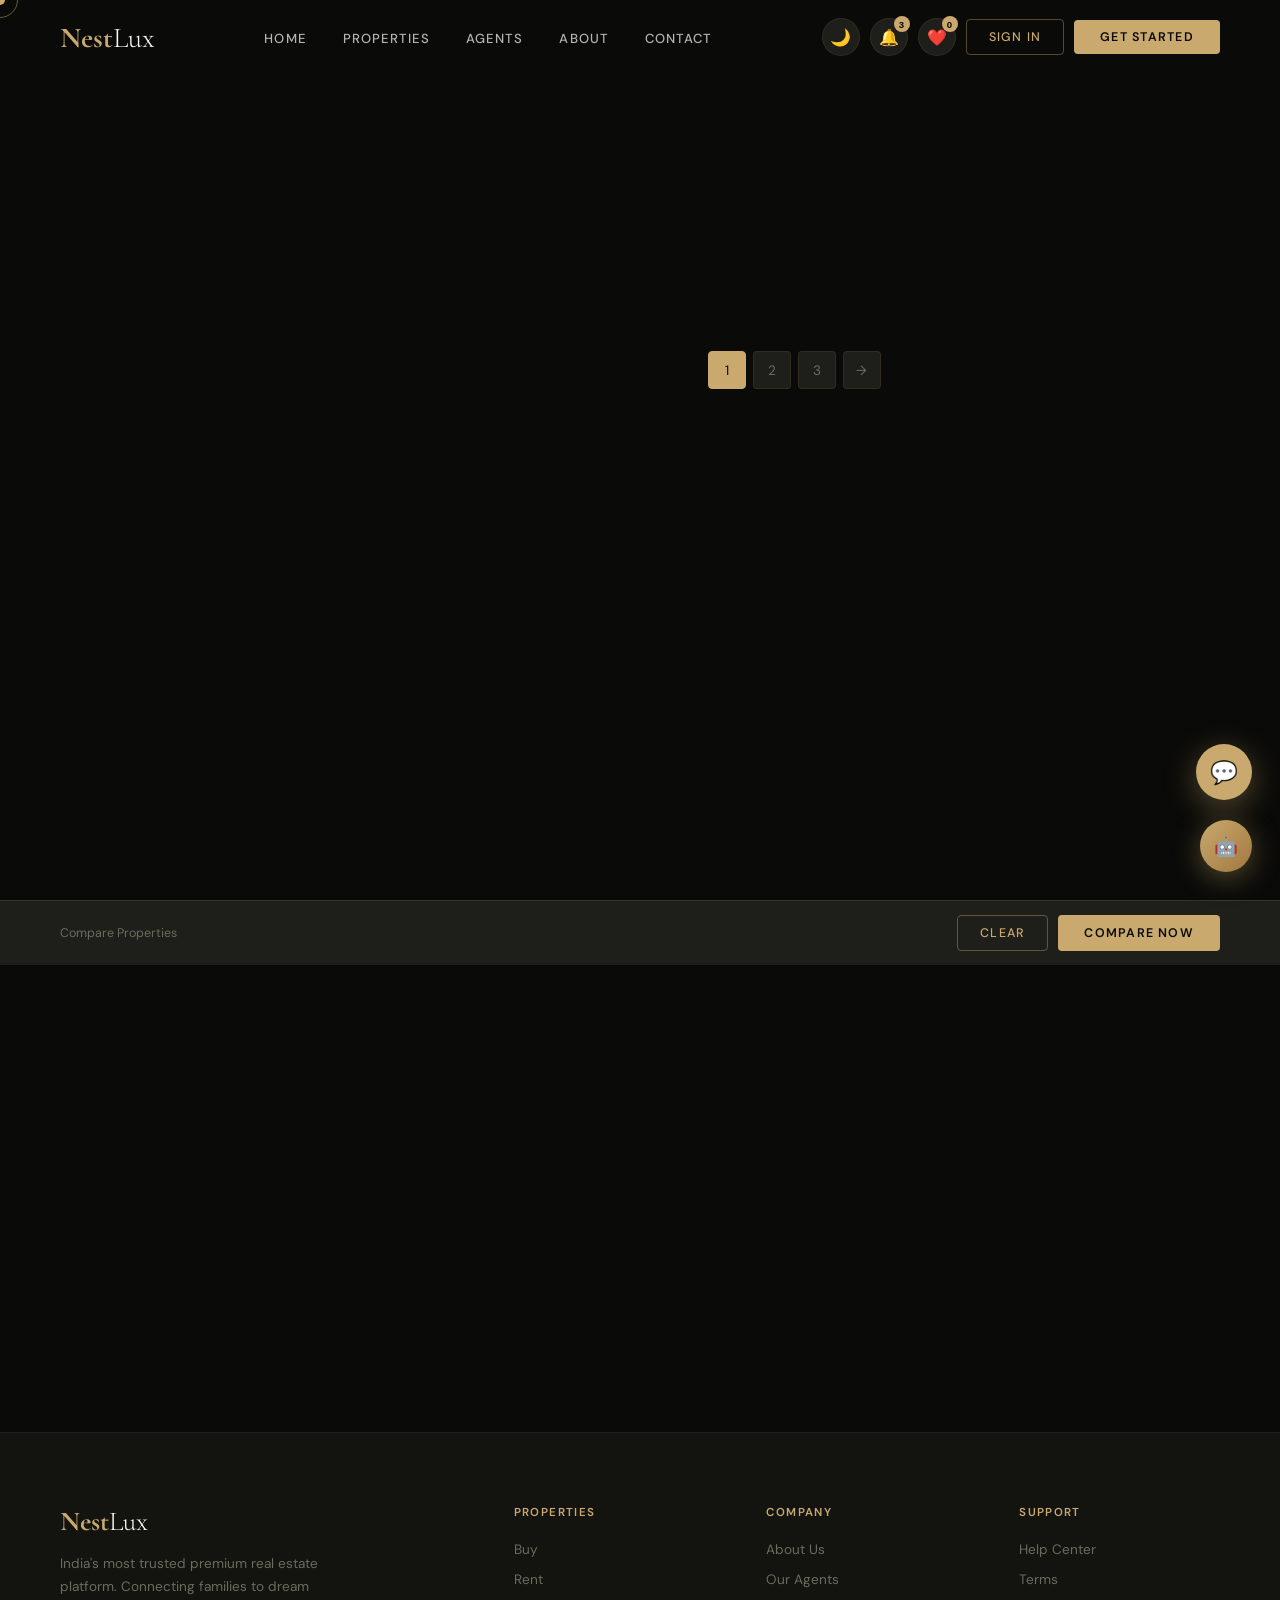
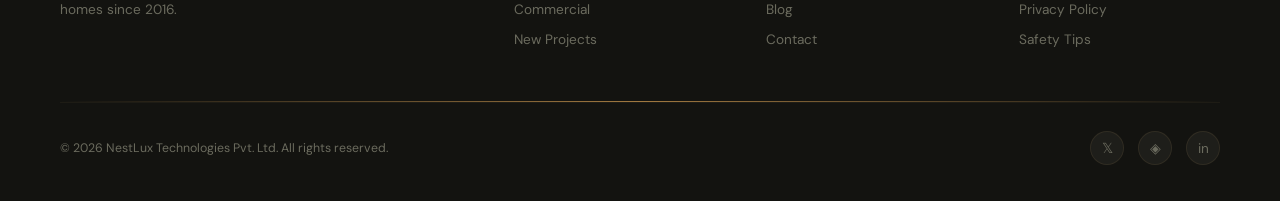
==== commit 4f225563: "Second commit" ====
--- a/Demo/RealState.html
+++ b/Demo/RealState.html
@@ -685,7 +685,7 @@
 <nav id="navbar">
   <a href="#" class="nav-logo" onclick="showPage('home')">Nest<span>Lux</span></a>
   <ul class="nav-links">
-    <li><a href="#" onclick="showPage('home')">Home</a></li>
+    <li><a href="#" onclick="showPage('listings')">Home</a></li>
     <li><a href="#" onclick="showPage('listings')">Properties</a></li>
     <li><a href="#" onclick="showPage('agents')">Agents</a></li>
     <li><a href="#" onclick="showPage('about')">About</a></li>
@@ -700,174 +700,10 @@
   </div>
 </nav>
 
-<!-- ======= HOME PAGE ======= -->
-<div class="page active" id="page-home">
-  <section class="hero">
-    <div class="hero-bg"></div>
-    <div class="hero-grid"></div>
-    <div class="hero-img-panel">
-      <img src="https://images.unsplash.com/photo-1600596542815-ffad4c1539a9?w=1200&q=80" alt="Luxury Home">
-    </div>
-    <div class="hero-content">
-      <div class="hero-tag">Curated Real Estate · 98 Cities</div>
-      <h1 class="hero-title">Find Your<br><em>Perfect</em> Home<br>In Minutes</h1>
-      <p class="hero-desc">Discover extraordinary properties handpicked for discerning buyers. Verified listings, zero hidden fees.</p>
-      <div class="hero-ctas">
-        <a href="#" class="btn-primary" onclick="showPage('listings')">Explore Properties</a>
-        <a href="#" class="btn-outline" onclick="showPage('about')">How It Works</a>
-      </div>
-      <div class="hero-stats">
-        <div><div class="stat-num" data-target="4800">0</div><div class="stat-label">Properties</div></div>
-        <div><div class="stat-num" data-target="1200">0</div><div class="stat-label">Happy Clients</div></div>
-        <div><div class="stat-num" data-target="98">0</div><div class="stat-label">Cities</div></div>
-        <div><div class="stat-num" data-target="240">0</div><div class="stat-label">Agents</div></div>
-      </div>
-    </div>
-    <div class="scroll-indicator"><div class="scroll-line"></div><span class="scroll-label">Scroll</span></div>
-  </section>
-
-  <!-- SEARCH -->
-  <div class="search-section">
-    <div class="search-card reveal">
-      <div style="display:flex;justify-content:space-between;align-items:center;margin-bottom:24px">
-        <div class="search-tabs">
-          <button class="search-tab active" onclick="setTab(this)">Buy</button>
-          <button class="search-tab" onclick="setTab(this)">Rent</button>
-          <button class="search-tab" onclick="setTab(this)">Commercial</button>
-          <button class="search-tab" onclick="setTab(this)">New Projects</button>
-        </div>
-        <div style="display:flex;gap:8px;align-items:center">
-          <button class="voice-btn" id="voiceBtn" onclick="startVoiceSearch()" title="Voice Search">🎤</button>
-          <div class="currency-bar">
-            <span>Currency:</span>
-            <select class="currency-select" onchange="setCurrency(this.value)">
-              <option value="INR">₹ INR</option>
-              <option value="USD">$ USD</option>
-              <option value="GBP">£ GBP</option>
-              <option value="EUR">€ EUR</option>
-            </select>
-          </div>
-        </div>
-      </div>
-      <div class="search-row">
-        <div class="search-field search-field-wrap">
-          <label>Location</label>
-          <input type="text" placeholder="City, locality or landmark..." id="searchLocationInput" oninput="showSuggestions(this)" onblur="hideSuggestions()">
-          <div class="search-suggestions" id="searchSuggestions"></div>
-        </div>
-        <div class="search-field">
-          <label>Property Type</label>
-          <select><option>All Types</option><option>Apartment</option><option>Villa</option><option>Penthouse</option><option>Bungalow</option><option>Plot</option></select>
-        </div>
-        <div class="search-field">
-          <label>Budget</label>
-          <select><option>Any Budget</option><option>Under ₹50L</option><option>₹50L–₹1Cr</option><option>₹1Cr–₹2Cr</option><option>₹2Cr–₹5Cr</option><option>₹5Cr+</option></select>
-        </div>
-        <div class="search-field">
-          <label>BHK</label>
-          <select><option>Any BHK</option><option>1 BHK</option><option>2 BHK</option><option>3 BHK</option><option>4+ BHK</option></select>
-        </div>
-        <button class="search-btn" onclick="doSearch()">🔍 Search</button>
-      </div>
-      <div class="search-history">
-        <span class="search-history-label">Recent:</span>
-        <div class="history-tag" onclick="fillSearch('3 BHK Bandra')">🕐 3 BHK Bandra <span style="font-size:0.65rem;opacity:0.5">✕</span></div>
-        <div class="history-tag" onclick="fillSearch('Villas Gurugram')">🕐 Villas Gurugram <span style="font-size:0.65rem;opacity:0.5">✕</span></div>
-        <div class="history-tag" onclick="fillSearch('1 BHK Koregaon Park')">🕐 1 BHK Koregaon Park <span style="font-size:0.65rem;opacity:0.5">✕</span></div>
-        <button style="background:none;border:none;color:var(--gold);font-size:0.72rem;cursor:none;font-family:'DM Sans',sans-serif" onclick="showToast('🗑️ Search history cleared!')">Clear history</button>
-      </div>
-    </div>
-  </div>
-
-  <!-- CATEGORIES -->
-  <section style="background:var(--dark);padding-top:70px">
-    <div class="section-header reveal">
-      <div class="section-tag">Browse By</div>
-      <h2 class="section-title">Property <em>Categories</em></h2>
-    </div>
-    <div class="categories-grid">
-      <div class="cat-card reveal" onclick="showPage('listings')" style="transition-delay:0.04s"><span class="cat-icon">🏢</span><div class="cat-name">Apartments</div><div class="cat-count">1,240 listings</div></div>
-      <div class="cat-card reveal" onclick="showPage('listings')" style="transition-delay:0.08s"><span class="cat-icon">🏡</span><div class="cat-name">Villas</div><div class="cat-count">486 listings</div></div>
-      <div class="cat-card reveal" onclick="showPage('listings')" style="transition-delay:0.12s"><span class="cat-icon">🏰</span><div class="cat-name">Bungalows</div><div class="cat-count">312 listings</div></div>
-      <div class="cat-card reveal" onclick="showPage('listings')" style="transition-delay:0.16s"><span class="cat-icon">🌆</span><div class="cat-name">Penthouses</div><div class="cat-count">94 listings</div></div>
-      <div class="cat-card reveal" onclick="showPage('listings')" style="transition-delay:0.20s"><span class="cat-icon">🏗️</span><div class="cat-name">Under Const.</div><div class="cat-count">620 listings</div></div>
-      <div class="cat-card reveal" onclick="showPage('listings')" style="transition-delay:0.24s"><span class="cat-icon">📐</span><div class="cat-name">Plots</div><div class="cat-count">850 listings</div></div>
-    </div>
-  </section>
-
-  <!-- FEATURED PROPERTIES -->
-  <section>
-    <div class="section-header-row">
-      <div><div class="section-tag reveal">Featured</div><h2 class="section-title reveal">Handpicked <em>Properties</em></h2></div>
-      <div style="display:flex;gap:10px;align-items:center">
-        <div class="currency-bar" style="margin:0"><span>Show in:</span><select class="currency-select" onchange="setCurrency(this.value)"><option>₹ INR</option><option>$ USD</option></select></div>
-        <button class="btn-ghost reveal" onclick="showPage('listings')">View All →</button>
-      </div>
-    </div>
-    <div class="property-grid" id="homePropertyGrid"></div>
-  </section>
-
-  <!-- HOW IT WORKS -->
-  <section style="background:var(--dark)">
-    <div class="section-header" style="text-align:center">
-      <div class="section-tag reveal" style="justify-content:center">Process</div>
-      <h2 class="section-title reveal">How <em>NestLux</em> Works</h2>
-    </div>
-    <div class="steps-grid">
-      <div class="step-card reveal"><div class="step-num">01</div><h3 class="step-title">Search & Filter</h3><p class="step-desc">Smart search with AI-powered suggestions finds properties matching your exact needs instantly.</p></div>
-      <div class="step-card reveal" style="transition-delay:0.1s"><div class="step-num">02</div><h3 class="step-title">Schedule Visit</h3><p class="step-desc">Book physical or virtual tours. Our verified agents handle all coordination seamlessly.</p></div>
-      <div class="step-card reveal" style="transition-delay:0.2s"><div class="step-num">03</div><h3 class="step-title">Make Offer</h3><p class="step-desc">Transparent negotiations with no hidden fees. Digital agreements make it paperless.</p></div>
-      <div class="step-card reveal" style="transition-delay:0.3s"><div class="step-num">04</div><h3 class="step-title">Move In</h3><p class="step-desc">Complete everything digitally. From token payment to key handover — all on NestLux.</p></div>
-    </div>
-  </section>
-
-  <!-- RECENTLY VIEWED -->
-  <section>
-    <div class="section-header-row">
-      <div><div class="section-tag reveal">History</div><h2 class="section-title reveal">Recently <em>Viewed</em></h2></div>
-      <button class="btn-ghost reveal" onclick="showToast('🗑️ History cleared!')">Clear History</button>
-    </div>
-    <div class="property-grid" id="recentlyViewedGrid"></div>
-  </section>
-
-  <!-- AGENTS -->
-  <section style="background:var(--dark)">
-    <div class="section-header-row">
-      <div><div class="section-tag reveal">Our Team</div><h2 class="section-title reveal">Top <em>Agents</em></h2></div>
-      <button class="btn-ghost reveal" onclick="showPage('agents')">All Agents →</button>
-    </div>
-    <div class="agents-grid">
-      <div class="agent-card reveal"><div class="agent-photo" style="position:relative">👩‍💼<div class="verified-agent-badge">✓</div></div><div class="agent-name">Priya Sharma</div><div class="agent-title">Senior Property Advisor</div><div style="display:flex;gap:3px;justify-content:center;margin-bottom:10px;font-size:0.82rem">⭐⭐⭐⭐⭐</div><div class="agent-stats"><div><div class="agent-stat-num">148</div><div class="agent-stat-label">Deals</div></div><div><div class="agent-stat-num">8yr</div><div class="agent-stat-label">Exp</div></div><div><div class="agent-stat-num">4.9</div><div class="agent-stat-label">Rating</div></div></div></div>
-      <div class="agent-card reveal" style="transition-delay:0.1s"><div class="agent-photo" style="position:relative">👨‍💼<div class="premium-agent-badge">★</div></div><div class="agent-name">Rahul Mehra</div><div class="agent-title">Luxury Homes Specialist</div><div style="display:flex;gap:3px;justify-content:center;margin-bottom:10px;font-size:0.82rem">⭐⭐⭐⭐⭐</div><div class="agent-stats"><div><div class="agent-stat-num">203</div><div class="agent-stat-label">Deals</div></div><div><div class="agent-stat-num">12yr</div><div class="agent-stat-label">Exp</div></div><div><div class="agent-stat-num">4.8</div><div class="agent-stat-label">Rating</div></div></div></div>
-      <div class="agent-card reveal" style="transition-delay:0.2s"><div class="agent-photo" style="position:relative">👩‍💼<div class="verified-agent-badge">✓</div></div><div class="agent-name">Ananya Patel</div><div class="agent-title">Investment Consultant</div><div style="display:flex;gap:3px;justify-content:center;margin-bottom:10px;font-size:0.82rem">⭐⭐⭐⭐⭐</div><div class="agent-stats"><div><div class="agent-stat-num">97</div><div class="agent-stat-label">Deals</div></div><div><div class="agent-stat-num">5yr</div><div class="agent-stat-label">Exp</div></div><div><div class="agent-stat-num">4.9</div><div class="agent-stat-label">Rating</div></div></div></div>
-      <div class="agent-card reveal" style="transition-delay:0.3s"><div class="agent-photo" style="position:relative">👨‍💼<div class="verified-agent-badge">✓</div></div><div class="agent-name">Vikram Singh</div><div class="agent-title">Commercial Expert</div><div style="display:flex;gap:3px;justify-content:center;margin-bottom:10px;font-size:0.82rem">⭐⭐⭐⭐⭐</div><div class="agent-stats"><div><div class="agent-stat-num">175</div><div class="agent-stat-label">Deals</div></div><div><div class="agent-stat-num">10yr</div><div class="agent-stat-label">Exp</div></div><div><div class="agent-stat-num">4.7</div><div class="agent-stat-label">Rating</div></div></div></div>
-    </div>
-  </section>
-
-  <!-- TESTIMONIALS -->
-  <section>
-    <div class="section-header" style="text-align:center">
-      <div class="section-tag reveal" style="justify-content:center">Testimonials</div>
-      <h2 class="section-title reveal">What Our <em>Clients</em> Say</h2>
-    </div>
-    <div class="testimonials-track">
-      <div class="testimonial-card reveal"><div class="test-stars">★★★★★</div><p class="test-text">"NestLux helped me find my dream apartment in under 2 weeks. The verified listings gave me complete peace of mind."</p><div class="test-author"><div class="test-avatar">🙂</div><div><div class="test-name">Arjun Kapoor</div><div class="test-role">Bought in Bandra, Mumbai</div></div></div></div>
-      <div class="testimonial-card reveal" style="transition-delay:0.1s"><div class="test-stars">★★★★★</div><p class="test-text">"The AI chatbot suggested properties I would never have found on my own. The price drop alert saved me ₹12 lakhs!"</p><div class="test-author"><div class="test-avatar">🙂</div><div><div class="test-name">Neha Gupta</div><div class="test-role">Bought in Whitefield, Bengaluru</div></div></div></div>
-      <div class="testimonial-card reveal" style="transition-delay:0.2s"><div class="test-stars">★★★★★</div><p class="test-text">"The ROI calculator and investment analysis tools helped me pick the perfect investment property. Incredible platform."</p><div class="test-author"><div class="test-avatar">🙂</div><div><div class="test-name">Sunita Reddy</div><div class="test-role">Invested in Gurgaon, Delhi NCR</div></div></div></div>
-    </div>
-  </section>
-
-  <!-- FAQ -->
-  <section style="background:var(--dark)">
-    <div class="section-header reveal"><div class="section-tag">FAQ</div><h2 class="section-title">Frequently Asked <em>Questions</em></h2></div>
-    <div class="faq-list" id="faqList"></div>
-  </section>
-</div>
-
 <!-- ======= LISTINGS PAGE ======= -->
-<div class="page" id="page-listings">
+<div class="page active" id="page-listings" style="display:block">
   <section style="padding-top:110px">
-    <div class="breadcrumb reveal"><a href="#" onclick="showPage('home')">Home</a><span class="breadcrumb-sep">›</span><span>Properties</span></div>
+    <div class="breadcrumb reveal"><span>Home</span><span class="breadcrumb-sep">›</span><span>Properties</span></div>
     <div style="margin-bottom:28px">
       <div class="section-tag reveal">Discover</div>
       <h2 class="section-title reveal">All <em>Properties</em></h2>
@@ -2183,7 +2019,7 @@
   if((e.ctrlKey||e.metaKey)&&e.key==='k'){e.preventDefault();document.getElementById('searchLocationInput')?.focus();showToast('🔍 Search activated!')}
   if((e.ctrlKey||e.metaKey)&&e.key==='d'){e.preventDefault();showPage('dashboard')}
   if((e.ctrlKey||e.metaKey)&&e.key==='t'){e.preventDefault();toggleTheme()}
-  if(e.key==='Escape'){showPage('home');closeQuickView();document.querySelectorAll('.modal-overlay').forEach(m=>m.classList.remove('open'));}
+  if(e.key==='Escape'){showPage('listings');closeQuickView();document.querySelectorAll('.modal-overlay').forEach(m=>m.classList.remove('open'));}
 });
 
 /* ============ INIT ============ */
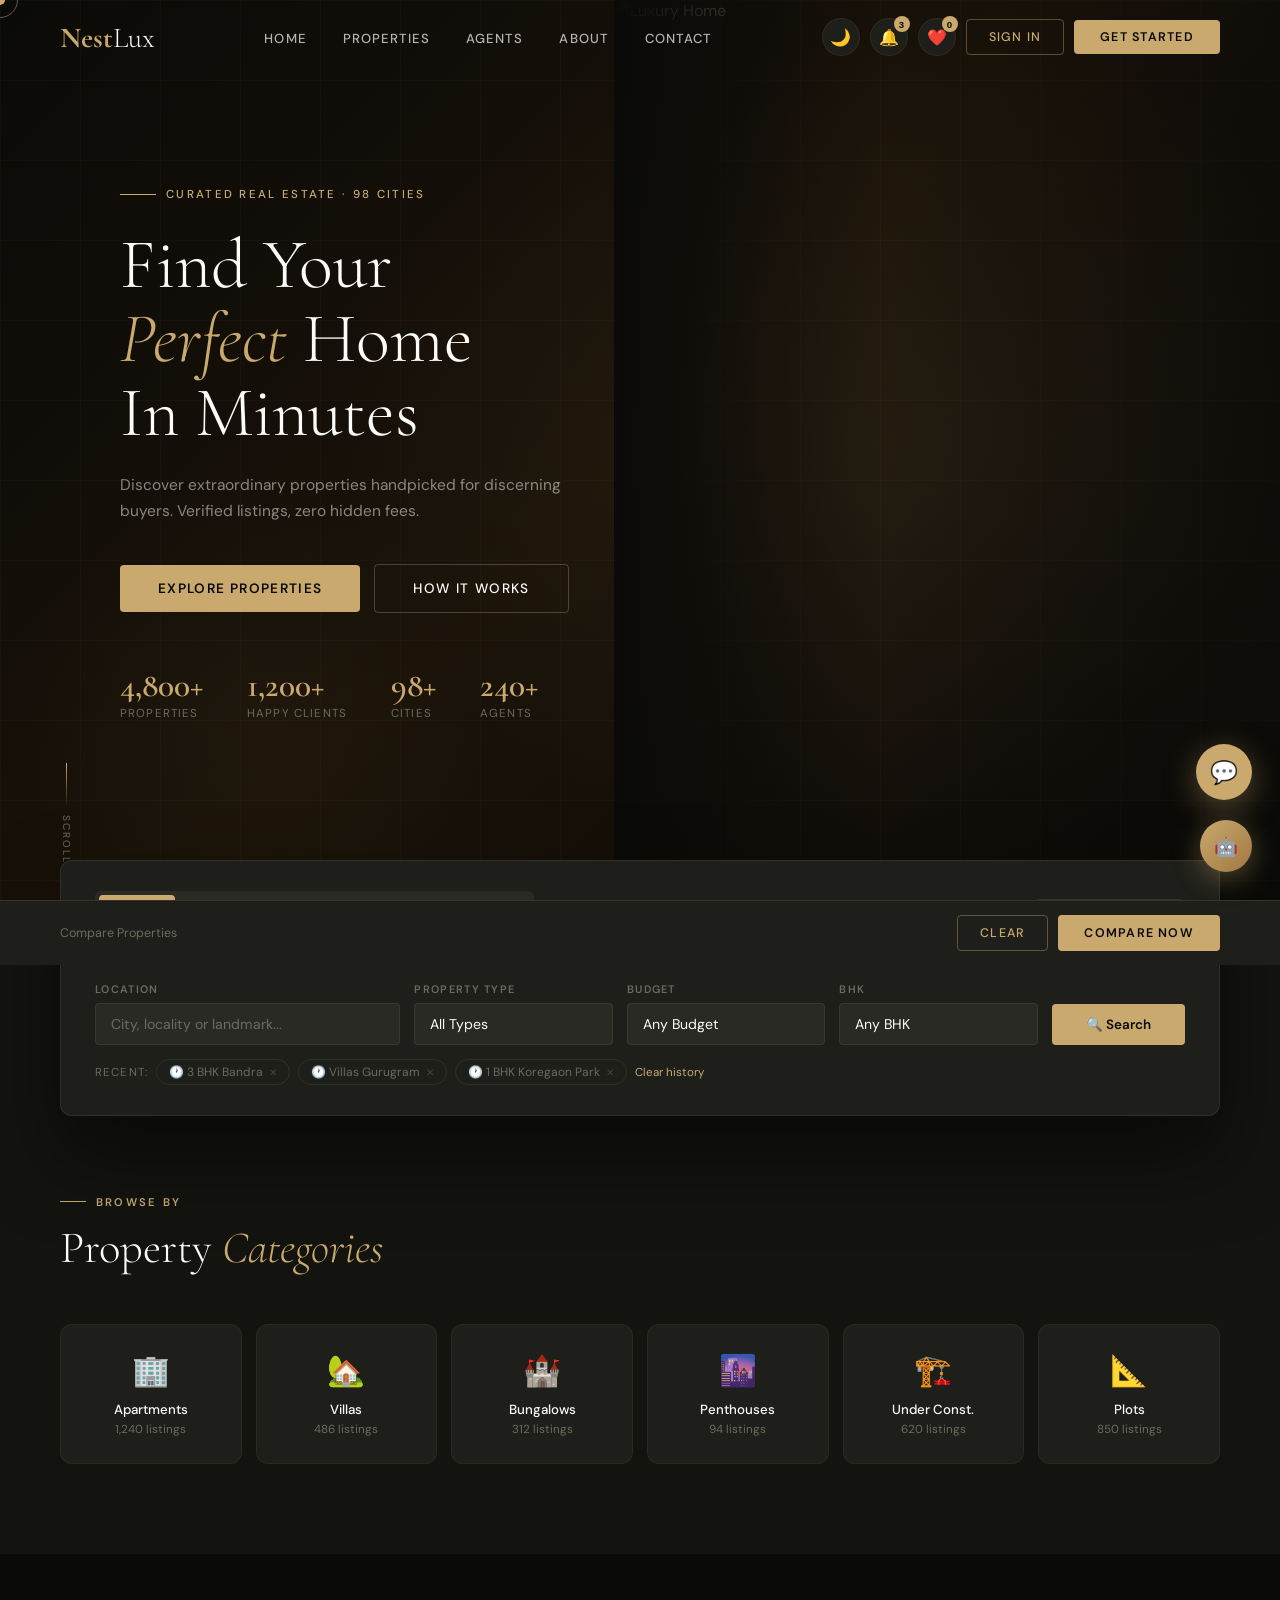
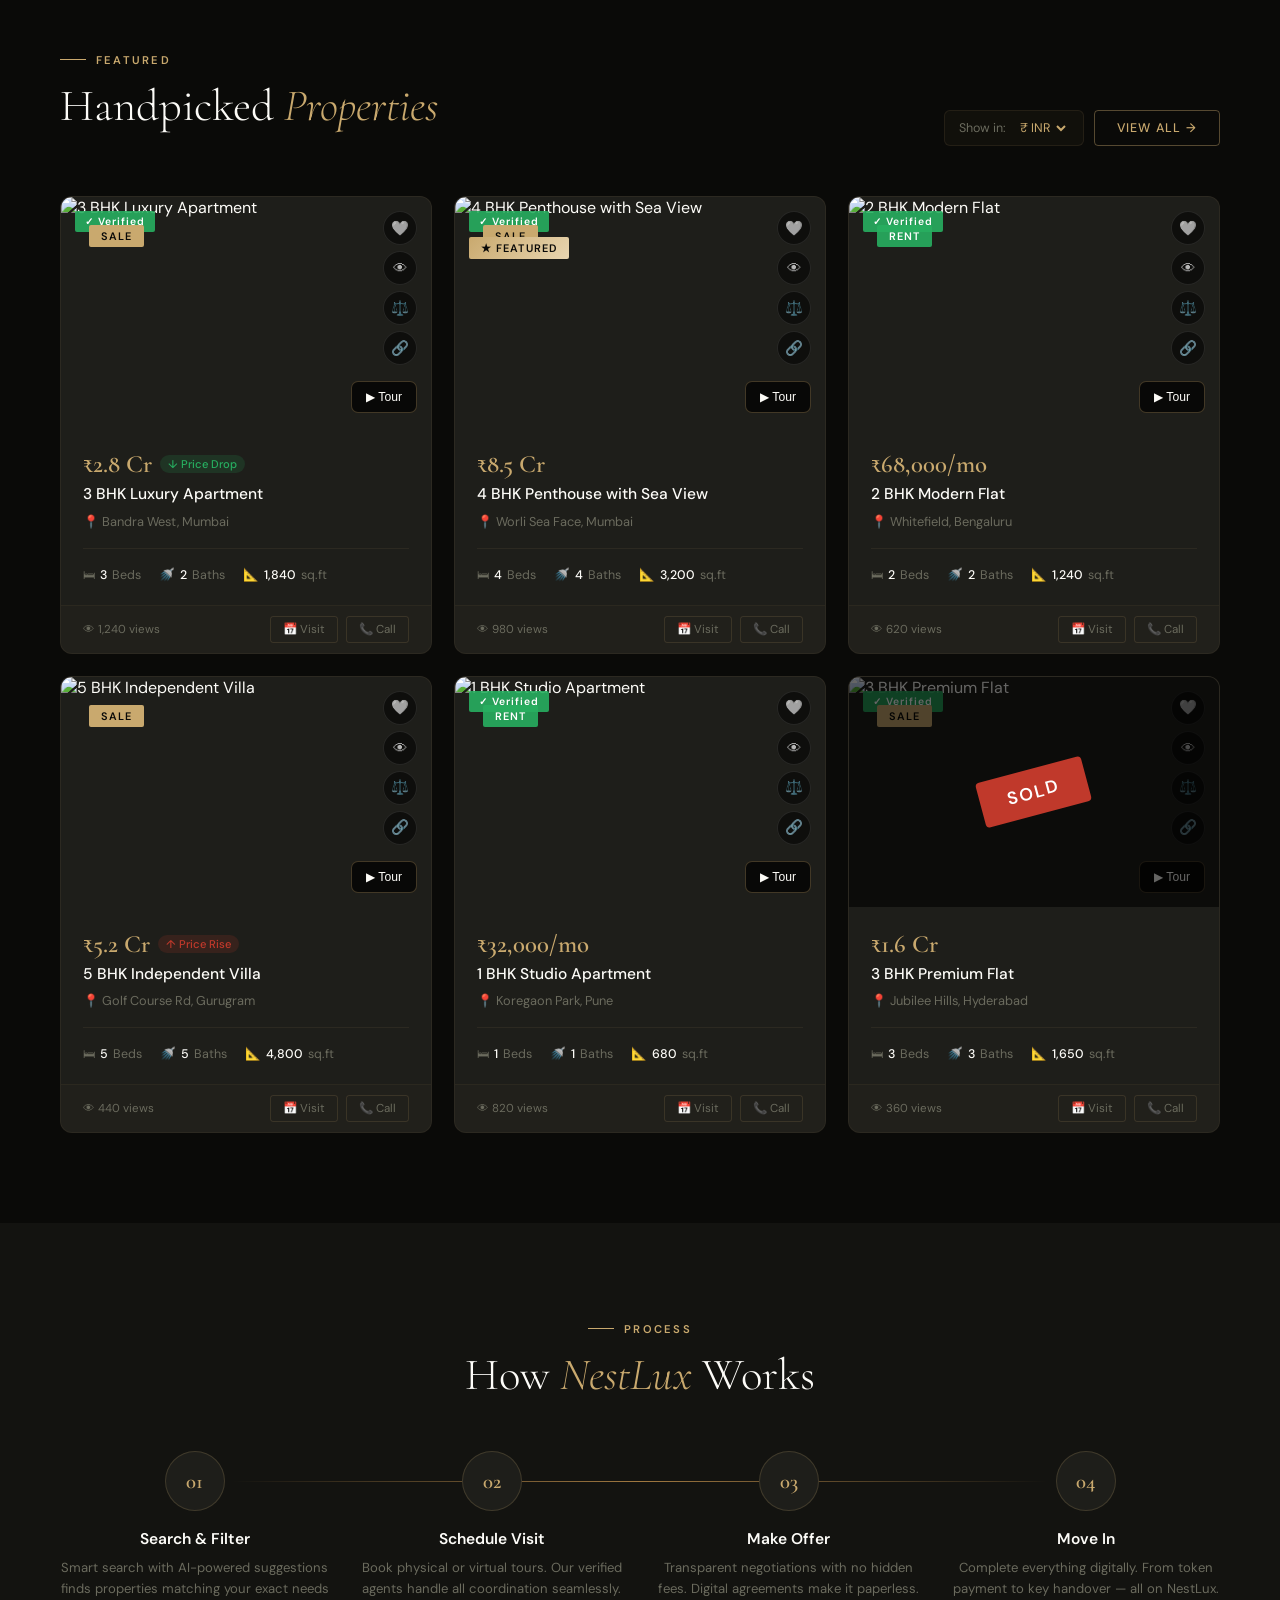
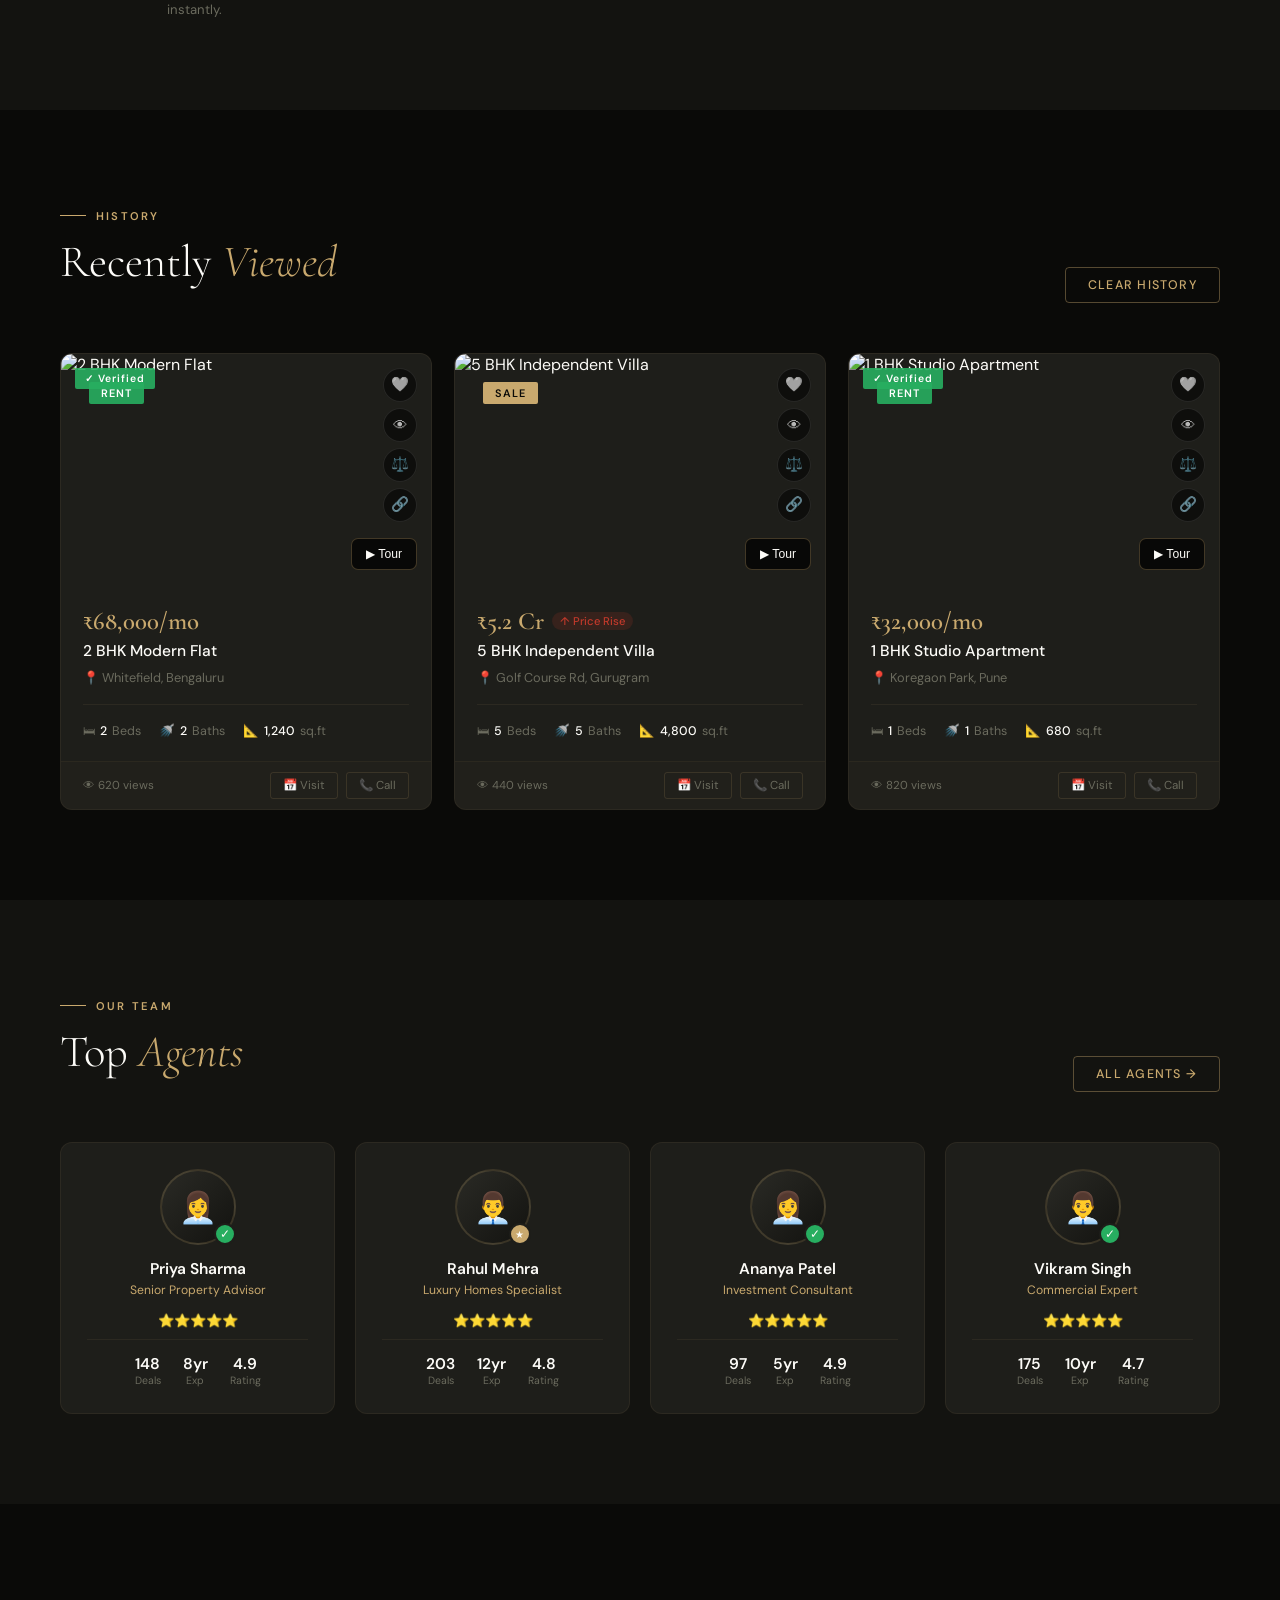
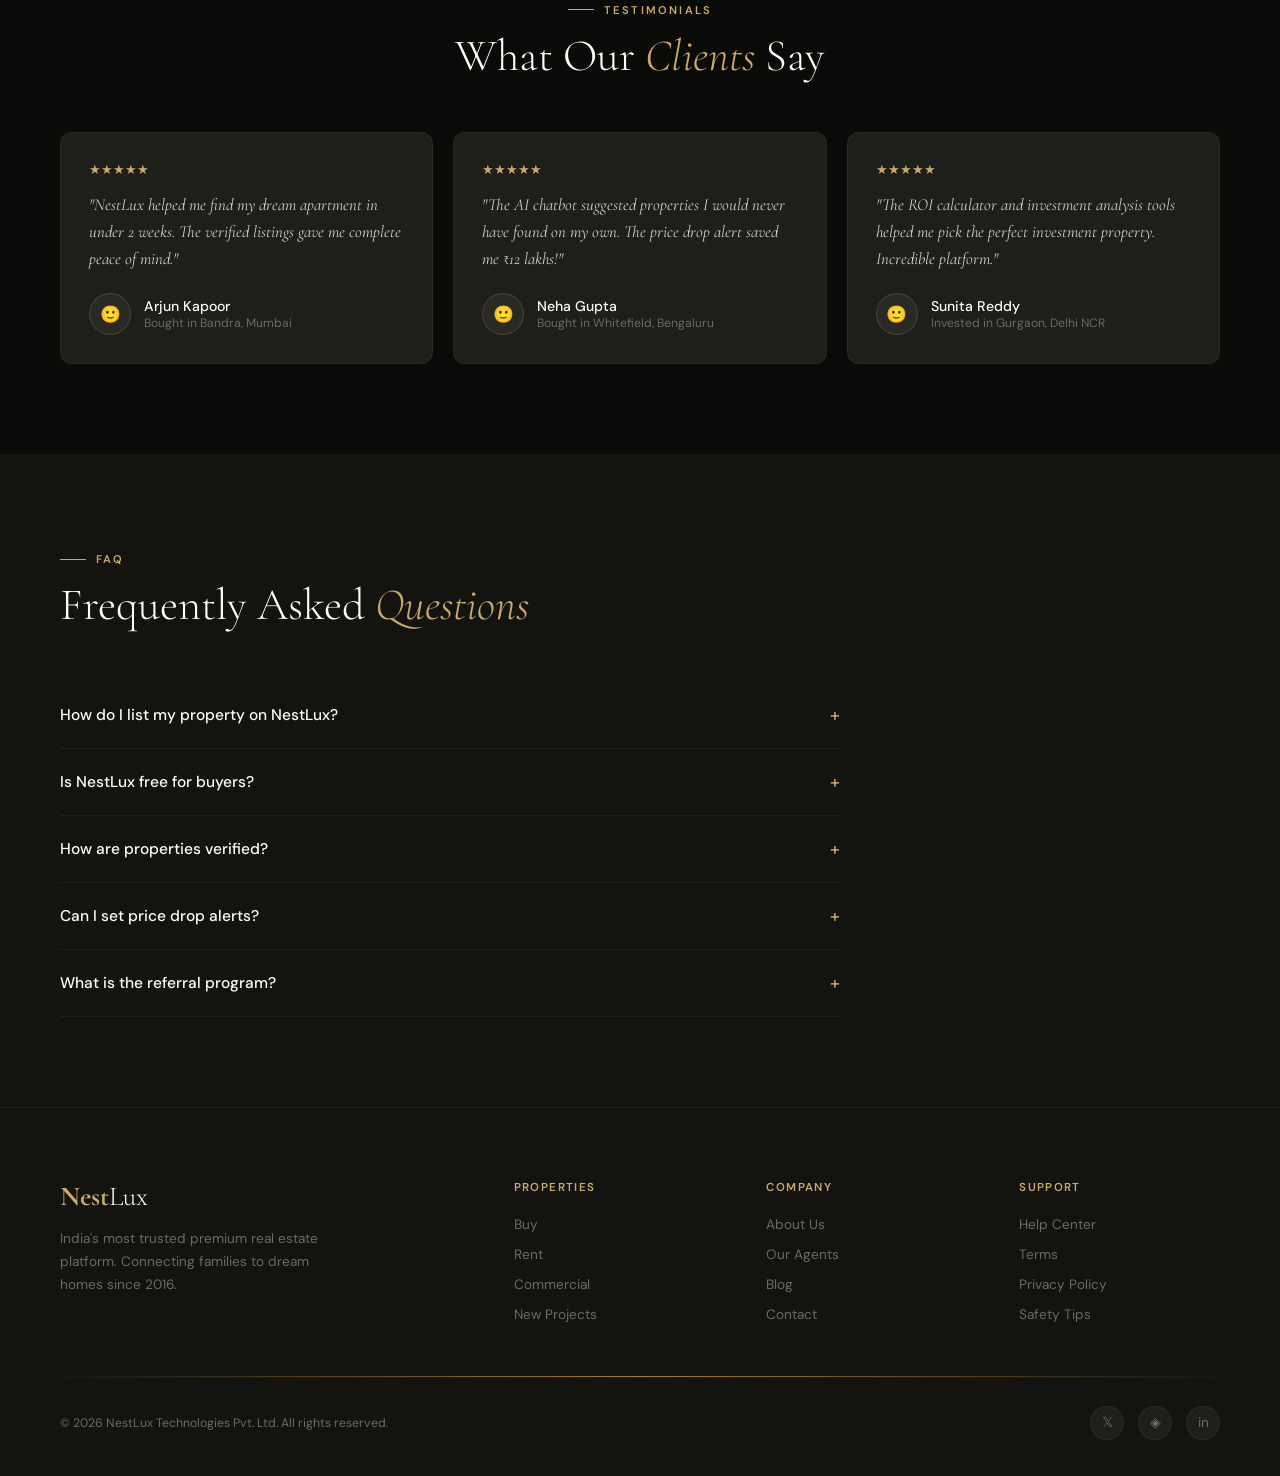
==== commit 4b5d50d9: "Bugs fixed" ====
--- a/Demo/RealState.html
+++ b/Demo/RealState.html
@@ -685,7 +685,7 @@
 <nav id="navbar">
   <a href="#" class="nav-logo" onclick="showPage('home')">Nest<span>Lux</span></a>
   <ul class="nav-links">
-    <li><a href="#" onclick="showPage('listings')">Home</a></li>
+    <li><a href="#" onclick="showPage('home')">Home</a></li>
     <li><a href="#" onclick="showPage('listings')">Properties</a></li>
     <li><a href="#" onclick="showPage('agents')">Agents</a></li>
     <li><a href="#" onclick="showPage('about')">About</a></li>
@@ -700,10 +700,174 @@
   </div>
 </nav>
 
+<!-- ======= HOME PAGE ======= -->
+<div class="page active" id="page-home">
+  <section class="hero">
+    <div class="hero-bg"></div>
+    <div class="hero-grid"></div>
+    <div class="hero-img-panel">
+      <img src="https://images.unsplash.com/photo-1600596542815-ffad4c1539a9?w=1200&q=80" alt="Luxury Home">
+    </div>
+    <div class="hero-content">
+      <div class="hero-tag">Curated Real Estate · 98 Cities</div>
+      <h1 class="hero-title">Find Your<br><em>Perfect</em> Home<br>In Minutes</h1>
+      <p class="hero-desc">Discover extraordinary properties handpicked for discerning buyers. Verified listings, zero hidden fees.</p>
+      <div class="hero-ctas">
+        <a href="#" class="btn-primary" onclick="showPage('listings')">Explore Properties</a>
+        <a href="#" class="btn-outline" onclick="showPage('about')">How It Works</a>
+      </div>
+      <div class="hero-stats">
+        <div><div class="stat-num" data-target="4800">0</div><div class="stat-label">Properties</div></div>
+        <div><div class="stat-num" data-target="1200">0</div><div class="stat-label">Happy Clients</div></div>
+        <div><div class="stat-num" data-target="98">0</div><div class="stat-label">Cities</div></div>
+        <div><div class="stat-num" data-target="240">0</div><div class="stat-label">Agents</div></div>
+      </div>
+    </div>
+    <div class="scroll-indicator"><div class="scroll-line"></div><span class="scroll-label">Scroll</span></div>
+  </section>
+
+  <!-- SEARCH -->
+  <div class="search-section">
+    <div class="search-card reveal">
+      <div style="display:flex;justify-content:space-between;align-items:center;margin-bottom:24px">
+        <div class="search-tabs">
+          <button class="search-tab active" onclick="setTab(this)">Buy</button>
+          <button class="search-tab" onclick="setTab(this)">Rent</button>
+          <button class="search-tab" onclick="setTab(this)">Commercial</button>
+          <button class="search-tab" onclick="setTab(this)">New Projects</button>
+        </div>
+        <div style="display:flex;gap:8px;align-items:center">
+          <button class="voice-btn" id="voiceBtn" onclick="startVoiceSearch()" title="Voice Search">🎤</button>
+          <div class="currency-bar">
+            <span>Currency:</span>
+            <select class="currency-select" onchange="setCurrency(this.value)">
+              <option value="INR">₹ INR</option>
+              <option value="USD">$ USD</option>
+              <option value="GBP">£ GBP</option>
+              <option value="EUR">€ EUR</option>
+            </select>
+          </div>
+        </div>
+      </div>
+      <div class="search-row">
+        <div class="search-field search-field-wrap">
+          <label>Location</label>
+          <input type="text" placeholder="City, locality or landmark..." id="searchLocationInput" oninput="showSuggestions(this)" onblur="hideSuggestions()">
+          <div class="search-suggestions" id="searchSuggestions"></div>
+        </div>
+        <div class="search-field">
+          <label>Property Type</label>
+          <select><option>All Types</option><option>Apartment</option><option>Villa</option><option>Penthouse</option><option>Bungalow</option><option>Plot</option></select>
+        </div>
+        <div class="search-field">
+          <label>Budget</label>
+          <select><option>Any Budget</option><option>Under ₹50L</option><option>₹50L–₹1Cr</option><option>₹1Cr–₹2Cr</option><option>₹2Cr–₹5Cr</option><option>₹5Cr+</option></select>
+        </div>
+        <div class="search-field">
+          <label>BHK</label>
+          <select><option>Any BHK</option><option>1 BHK</option><option>2 BHK</option><option>3 BHK</option><option>4+ BHK</option></select>
+        </div>
+        <button class="search-btn" onclick="doSearch()">🔍 Search</button>
+      </div>
+      <div class="search-history">
+        <span class="search-history-label">Recent:</span>
+        <div class="history-tag" onclick="fillSearch('3 BHK Bandra')">🕐 3 BHK Bandra <span style="font-size:0.65rem;opacity:0.5">✕</span></div>
+        <div class="history-tag" onclick="fillSearch('Villas Gurugram')">🕐 Villas Gurugram <span style="font-size:0.65rem;opacity:0.5">✕</span></div>
+        <div class="history-tag" onclick="fillSearch('1 BHK Koregaon Park')">🕐 1 BHK Koregaon Park <span style="font-size:0.65rem;opacity:0.5">✕</span></div>
+        <button style="background:none;border:none;color:var(--gold);font-size:0.72rem;cursor:none;font-family:'DM Sans',sans-serif" onclick="showToast('🗑️ Search history cleared!')">Clear history</button>
+      </div>
+    </div>
+  </div>
+
+  <!-- CATEGORIES -->
+  <section style="background:var(--dark);padding-top:70px">
+    <div class="section-header reveal">
+      <div class="section-tag">Browse By</div>
+      <h2 class="section-title">Property <em>Categories</em></h2>
+    </div>
+    <div class="categories-grid">
+      <div class="cat-card reveal" onclick="showPage('listings')" style="transition-delay:0.04s"><span class="cat-icon">🏢</span><div class="cat-name">Apartments</div><div class="cat-count">1,240 listings</div></div>
+      <div class="cat-card reveal" onclick="showPage('listings')" style="transition-delay:0.08s"><span class="cat-icon">🏡</span><div class="cat-name">Villas</div><div class="cat-count">486 listings</div></div>
+      <div class="cat-card reveal" onclick="showPage('listings')" style="transition-delay:0.12s"><span class="cat-icon">🏰</span><div class="cat-name">Bungalows</div><div class="cat-count">312 listings</div></div>
+      <div class="cat-card reveal" onclick="showPage('listings')" style="transition-delay:0.16s"><span class="cat-icon">🌆</span><div class="cat-name">Penthouses</div><div class="cat-count">94 listings</div></div>
+      <div class="cat-card reveal" onclick="showPage('listings')" style="transition-delay:0.20s"><span class="cat-icon">🏗️</span><div class="cat-name">Under Const.</div><div class="cat-count">620 listings</div></div>
+      <div class="cat-card reveal" onclick="showPage('listings')" style="transition-delay:0.24s"><span class="cat-icon">📐</span><div class="cat-name">Plots</div><div class="cat-count">850 listings</div></div>
+    </div>
+  </section>
+
+  <!-- FEATURED PROPERTIES -->
+  <section>
+    <div class="section-header-row">
+      <div><div class="section-tag reveal">Featured</div><h2 class="section-title reveal">Handpicked <em>Properties</em></h2></div>
+      <div style="display:flex;gap:10px;align-items:center">
+        <div class="currency-bar" style="margin:0"><span>Show in:</span><select class="currency-select" onchange="setCurrency(this.value)"><option>₹ INR</option><option>$ USD</option></select></div>
+        <button class="btn-ghost reveal" onclick="showPage('listings')">View All →</button>
+      </div>
+    </div>
+    <div class="property-grid" id="homePropertyGrid"></div>
+  </section>
+
+  <!-- HOW IT WORKS -->
+  <section style="background:var(--dark)">
+    <div class="section-header" style="text-align:center">
+      <div class="section-tag reveal" style="justify-content:center">Process</div>
+      <h2 class="section-title reveal">How <em>NestLux</em> Works</h2>
+    </div>
+    <div class="steps-grid">
+      <div class="step-card reveal"><div class="step-num">01</div><h3 class="step-title">Search & Filter</h3><p class="step-desc">Smart search with AI-powered suggestions finds properties matching your exact needs instantly.</p></div>
+      <div class="step-card reveal" style="transition-delay:0.1s"><div class="step-num">02</div><h3 class="step-title">Schedule Visit</h3><p class="step-desc">Book physical or virtual tours. Our verified agents handle all coordination seamlessly.</p></div>
+      <div class="step-card reveal" style="transition-delay:0.2s"><div class="step-num">03</div><h3 class="step-title">Make Offer</h3><p class="step-desc">Transparent negotiations with no hidden fees. Digital agreements make it paperless.</p></div>
+      <div class="step-card reveal" style="transition-delay:0.3s"><div class="step-num">04</div><h3 class="step-title">Move In</h3><p class="step-desc">Complete everything digitally. From token payment to key handover — all on NestLux.</p></div>
+    </div>
+  </section>
+
+  <!-- RECENTLY VIEWED -->
+  <section>
+    <div class="section-header-row">
+      <div><div class="section-tag reveal">History</div><h2 class="section-title reveal">Recently <em>Viewed</em></h2></div>
+      <button class="btn-ghost reveal" onclick="showToast('🗑️ History cleared!')">Clear History</button>
+    </div>
+    <div class="property-grid" id="recentlyViewedGrid"></div>
+  </section>
+
+  <!-- AGENTS -->
+  <section style="background:var(--dark)">
+    <div class="section-header-row">
+      <div><div class="section-tag reveal">Our Team</div><h2 class="section-title reveal">Top <em>Agents</em></h2></div>
+      <button class="btn-ghost reveal" onclick="showPage('agents')">All Agents →</button>
+    </div>
+    <div class="agents-grid">
+      <div class="agent-card reveal"><div class="agent-photo" style="position:relative">👩‍💼<div class="verified-agent-badge">✓</div></div><div class="agent-name">Priya Sharma</div><div class="agent-title">Senior Property Advisor</div><div style="display:flex;gap:3px;justify-content:center;margin-bottom:10px;font-size:0.82rem">⭐⭐⭐⭐⭐</div><div class="agent-stats"><div><div class="agent-stat-num">148</div><div class="agent-stat-label">Deals</div></div><div><div class="agent-stat-num">8yr</div><div class="agent-stat-label">Exp</div></div><div><div class="agent-stat-num">4.9</div><div class="agent-stat-label">Rating</div></div></div></div>
+      <div class="agent-card reveal" style="transition-delay:0.1s"><div class="agent-photo" style="position:relative">👨‍💼<div class="premium-agent-badge">★</div></div><div class="agent-name">Rahul Mehra</div><div class="agent-title">Luxury Homes Specialist</div><div style="display:flex;gap:3px;justify-content:center;margin-bottom:10px;font-size:0.82rem">⭐⭐⭐⭐⭐</div><div class="agent-stats"><div><div class="agent-stat-num">203</div><div class="agent-stat-label">Deals</div></div><div><div class="agent-stat-num">12yr</div><div class="agent-stat-label">Exp</div></div><div><div class="agent-stat-num">4.8</div><div class="agent-stat-label">Rating</div></div></div></div>
+      <div class="agent-card reveal" style="transition-delay:0.2s"><div class="agent-photo" style="position:relative">👩‍💼<div class="verified-agent-badge">✓</div></div><div class="agent-name">Ananya Patel</div><div class="agent-title">Investment Consultant</div><div style="display:flex;gap:3px;justify-content:center;margin-bottom:10px;font-size:0.82rem">⭐⭐⭐⭐⭐</div><div class="agent-stats"><div><div class="agent-stat-num">97</div><div class="agent-stat-label">Deals</div></div><div><div class="agent-stat-num">5yr</div><div class="agent-stat-label">Exp</div></div><div><div class="agent-stat-num">4.9</div><div class="agent-stat-label">Rating</div></div></div></div>
+      <div class="agent-card reveal" style="transition-delay:0.3s"><div class="agent-photo" style="position:relative">👨‍💼<div class="verified-agent-badge">✓</div></div><div class="agent-name">Vikram Singh</div><div class="agent-title">Commercial Expert</div><div style="display:flex;gap:3px;justify-content:center;margin-bottom:10px;font-size:0.82rem">⭐⭐⭐⭐⭐</div><div class="agent-stats"><div><div class="agent-stat-num">175</div><div class="agent-stat-label">Deals</div></div><div><div class="agent-stat-num">10yr</div><div class="agent-stat-label">Exp</div></div><div><div class="agent-stat-num">4.7</div><div class="agent-stat-label">Rating</div></div></div></div>
+    </div>
+  </section>
+
+  <!-- TESTIMONIALS -->
+  <section>
+    <div class="section-header" style="text-align:center">
+      <div class="section-tag reveal" style="justify-content:center">Testimonials</div>
+      <h2 class="section-title reveal">What Our <em>Clients</em> Say</h2>
+    </div>
+    <div class="testimonials-track">
+      <div class="testimonial-card reveal"><div class="test-stars">★★★★★</div><p class="test-text">"NestLux helped me find my dream apartment in under 2 weeks. The verified listings gave me complete peace of mind."</p><div class="test-author"><div class="test-avatar">🙂</div><div><div class="test-name">Arjun Kapoor</div><div class="test-role">Bought in Bandra, Mumbai</div></div></div></div>
+      <div class="testimonial-card reveal" style="transition-delay:0.1s"><div class="test-stars">★★★★★</div><p class="test-text">"The AI chatbot suggested properties I would never have found on my own. The price drop alert saved me ₹12 lakhs!"</p><div class="test-author"><div class="test-avatar">🙂</div><div><div class="test-name">Neha Gupta</div><div class="test-role">Bought in Whitefield, Bengaluru</div></div></div></div>
+      <div class="testimonial-card reveal" style="transition-delay:0.2s"><div class="test-stars">★★★★★</div><p class="test-text">"The ROI calculator and investment analysis tools helped me pick the perfect investment property. Incredible platform."</p><div class="test-author"><div class="test-avatar">🙂</div><div><div class="test-name">Sunita Reddy</div><div class="test-role">Invested in Gurgaon, Delhi NCR</div></div></div></div>
+    </div>
+  </section>
+
+  <!-- FAQ -->
+  <section style="background:var(--dark)">
+    <div class="section-header reveal"><div class="section-tag">FAQ</div><h2 class="section-title">Frequently Asked <em>Questions</em></h2></div>
+    <div class="faq-list" id="faqList"></div>
+  </section>
+</div>
+
 <!-- ======= LISTINGS PAGE ======= -->
-<div class="page active" id="page-listings" style="display:block">
+<div class="page" id="page-listings">
   <section style="padding-top:110px">
-    <div class="breadcrumb reveal"><span>Home</span><span class="breadcrumb-sep">›</span><span>Properties</span></div>
+    <div class="breadcrumb reveal"><a href="#" onclick="showPage('home')">Home</a><span class="breadcrumb-sep">›</span><span>Properties</span></div>
     <div style="margin-bottom:28px">
       <div class="section-tag reveal">Discover</div>
       <h2 class="section-title reveal">All <em>Properties</em></h2>
@@ -2019,7 +2183,7 @@
   if((e.ctrlKey||e.metaKey)&&e.key==='k'){e.preventDefault();document.getElementById('searchLocationInput')?.focus();showToast('🔍 Search activated!')}
   if((e.ctrlKey||e.metaKey)&&e.key==='d'){e.preventDefault();showPage('dashboard')}
   if((e.ctrlKey||e.metaKey)&&e.key==='t'){e.preventDefault();toggleTheme()}
-  if(e.key==='Escape'){showPage('listings');closeQuickView();document.querySelectorAll('.modal-overlay').forEach(m=>m.classList.remove('open'));}
+  if(e.key==='Escape'){showPage('home');closeQuickView();document.querySelectorAll('.modal-overlay').forEach(m=>m.classList.remove('open'));}
 });
 
 /* ============ INIT ============ */
